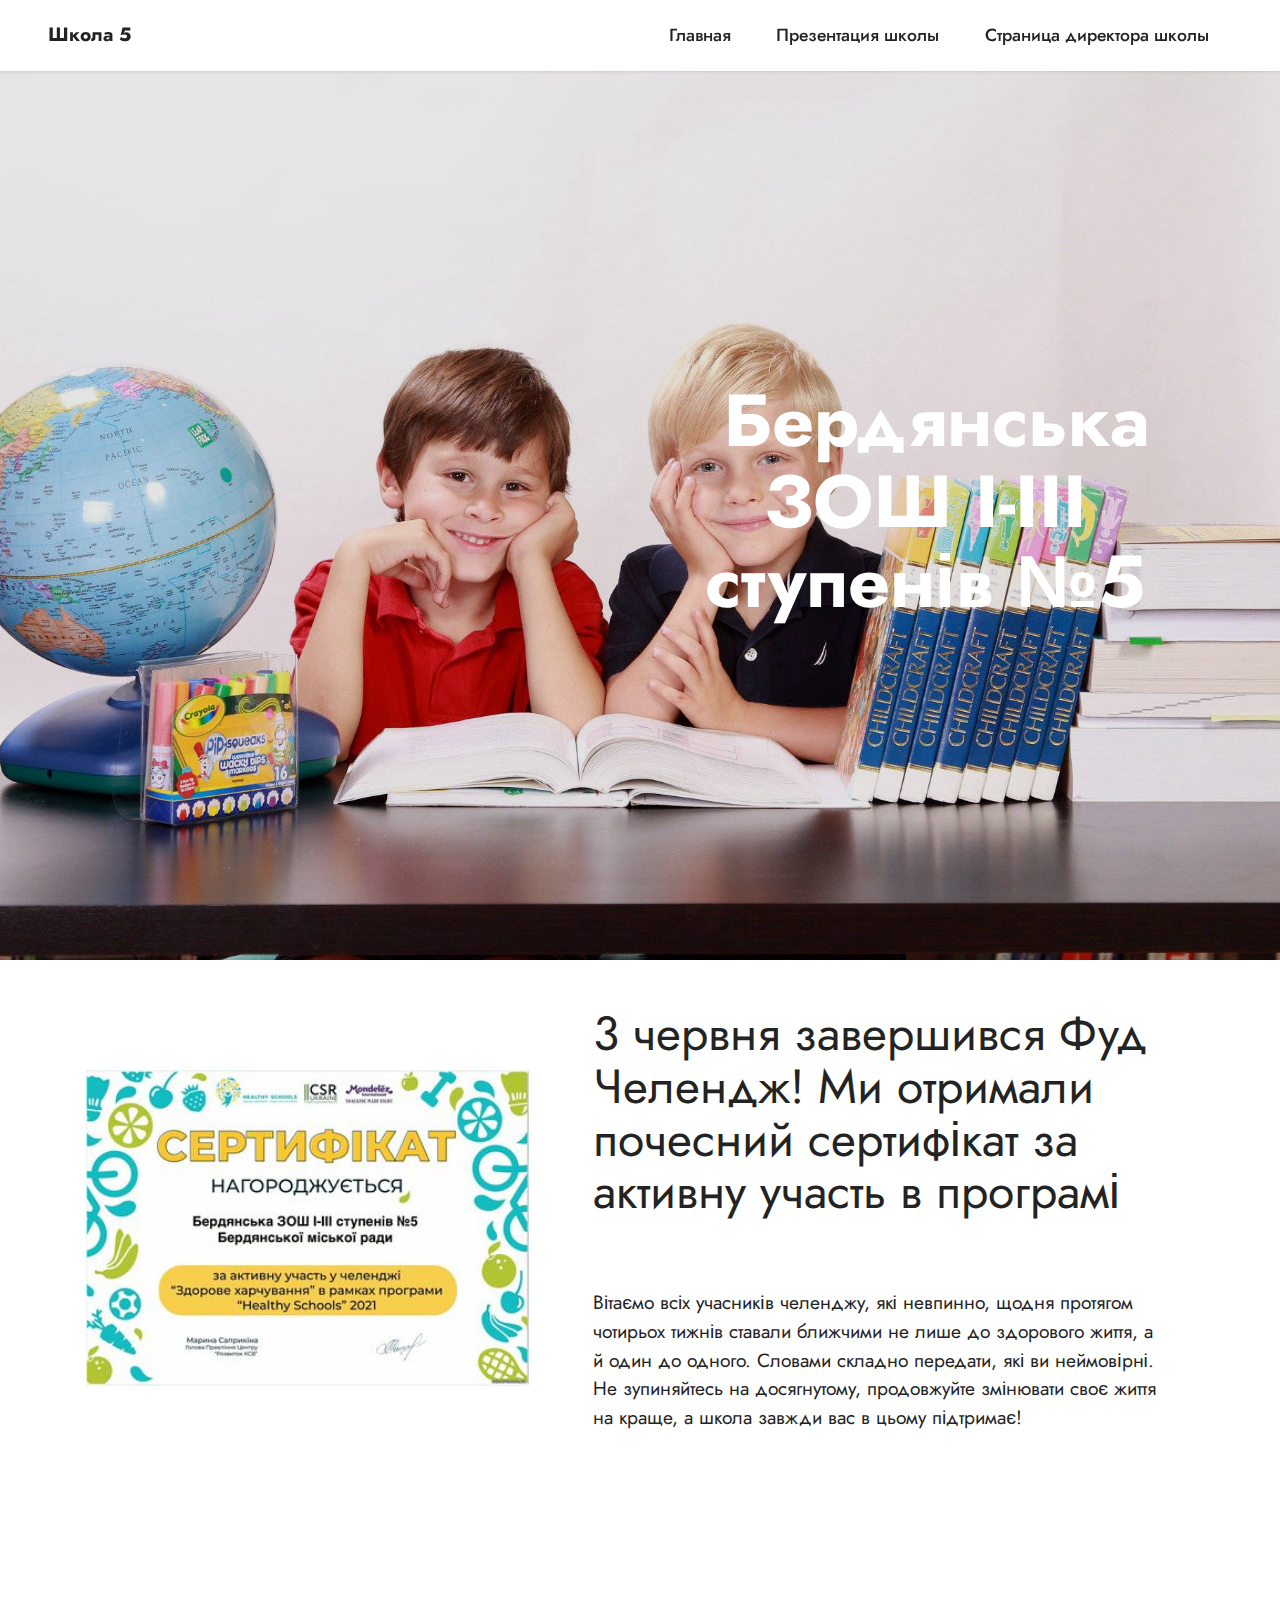
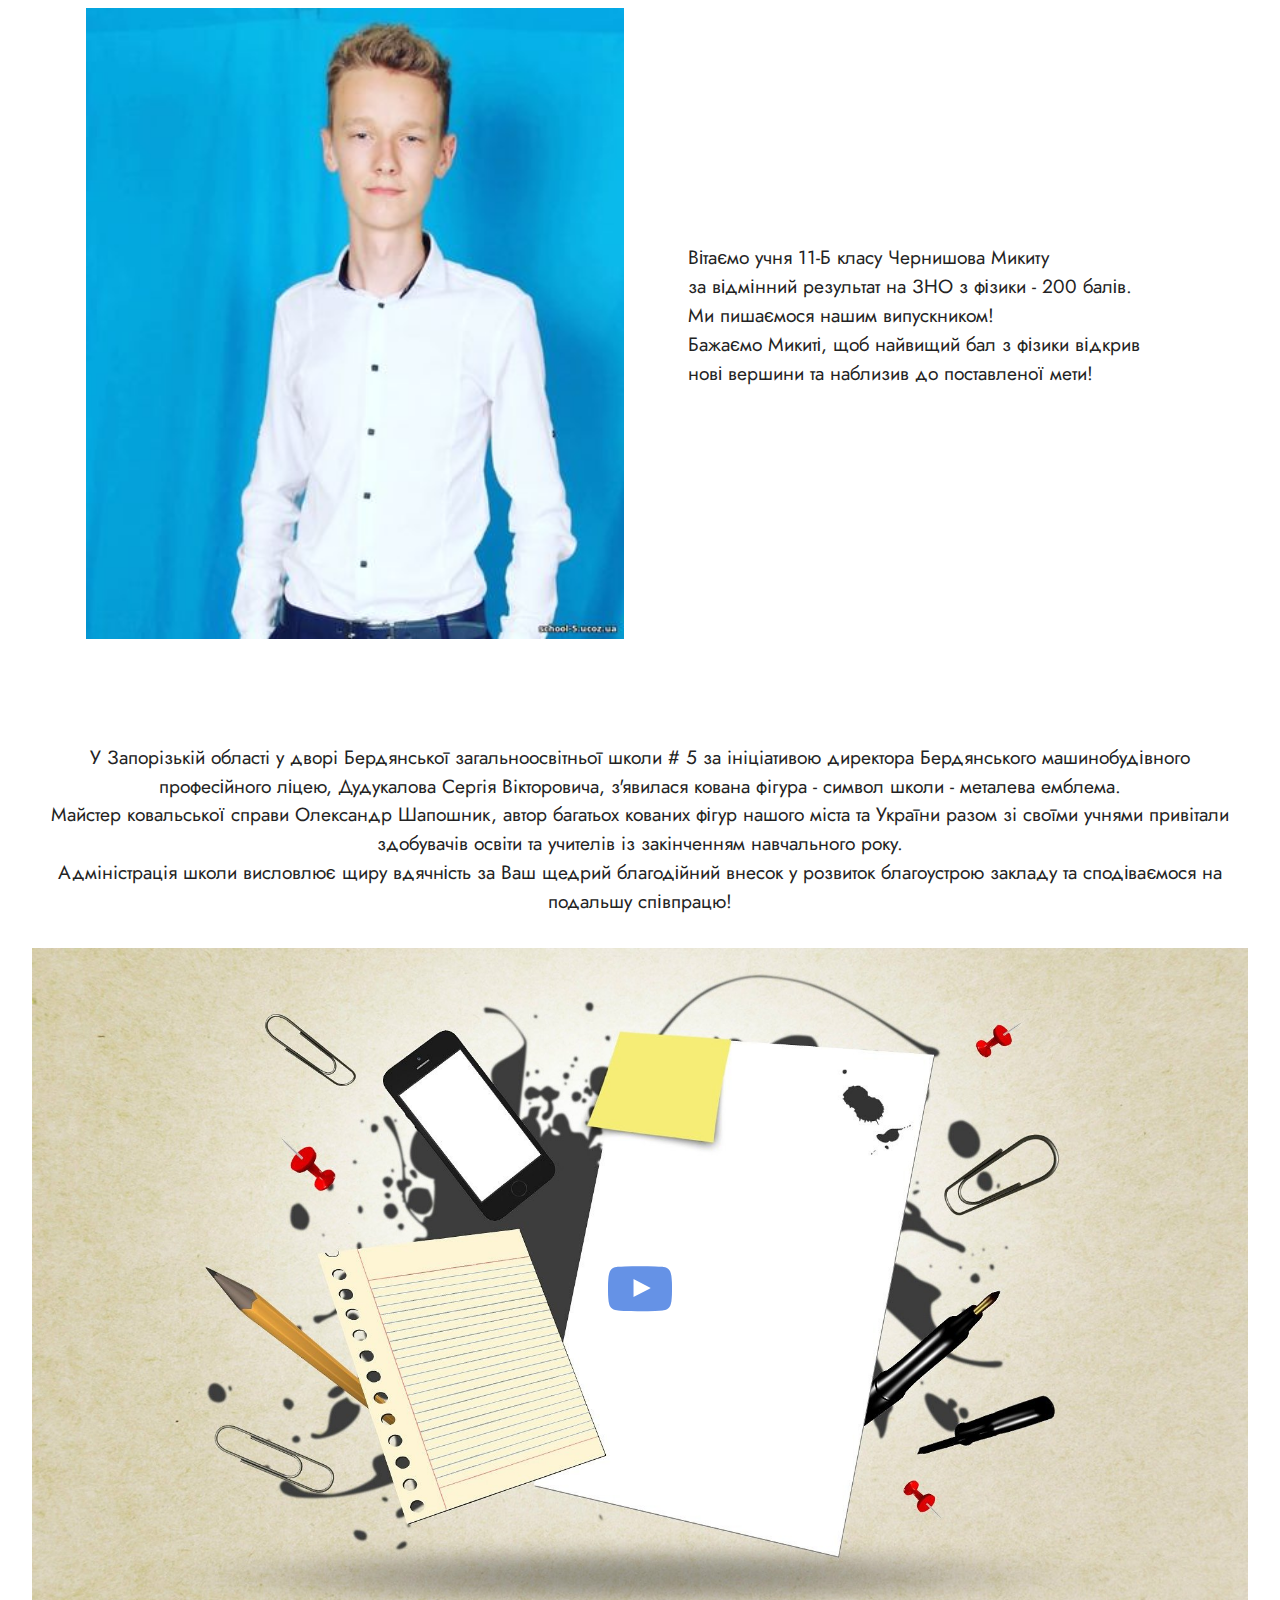
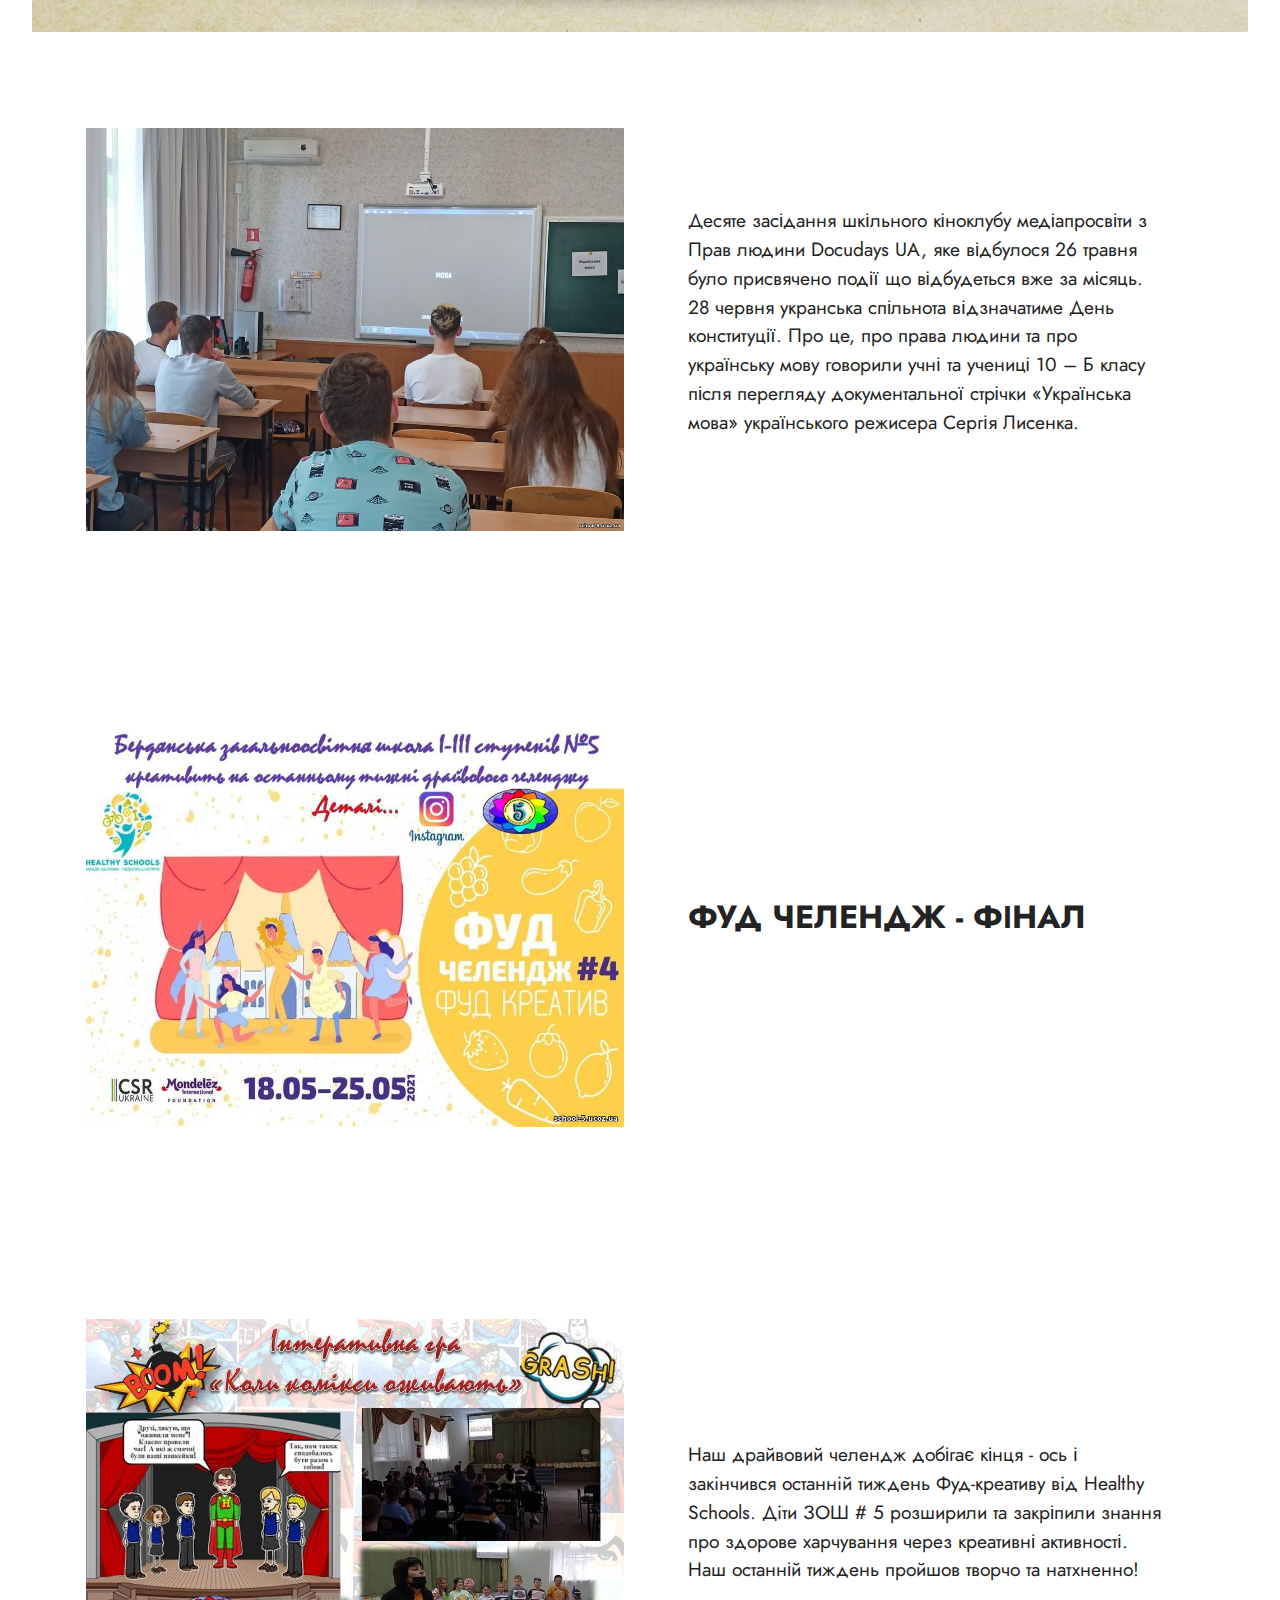
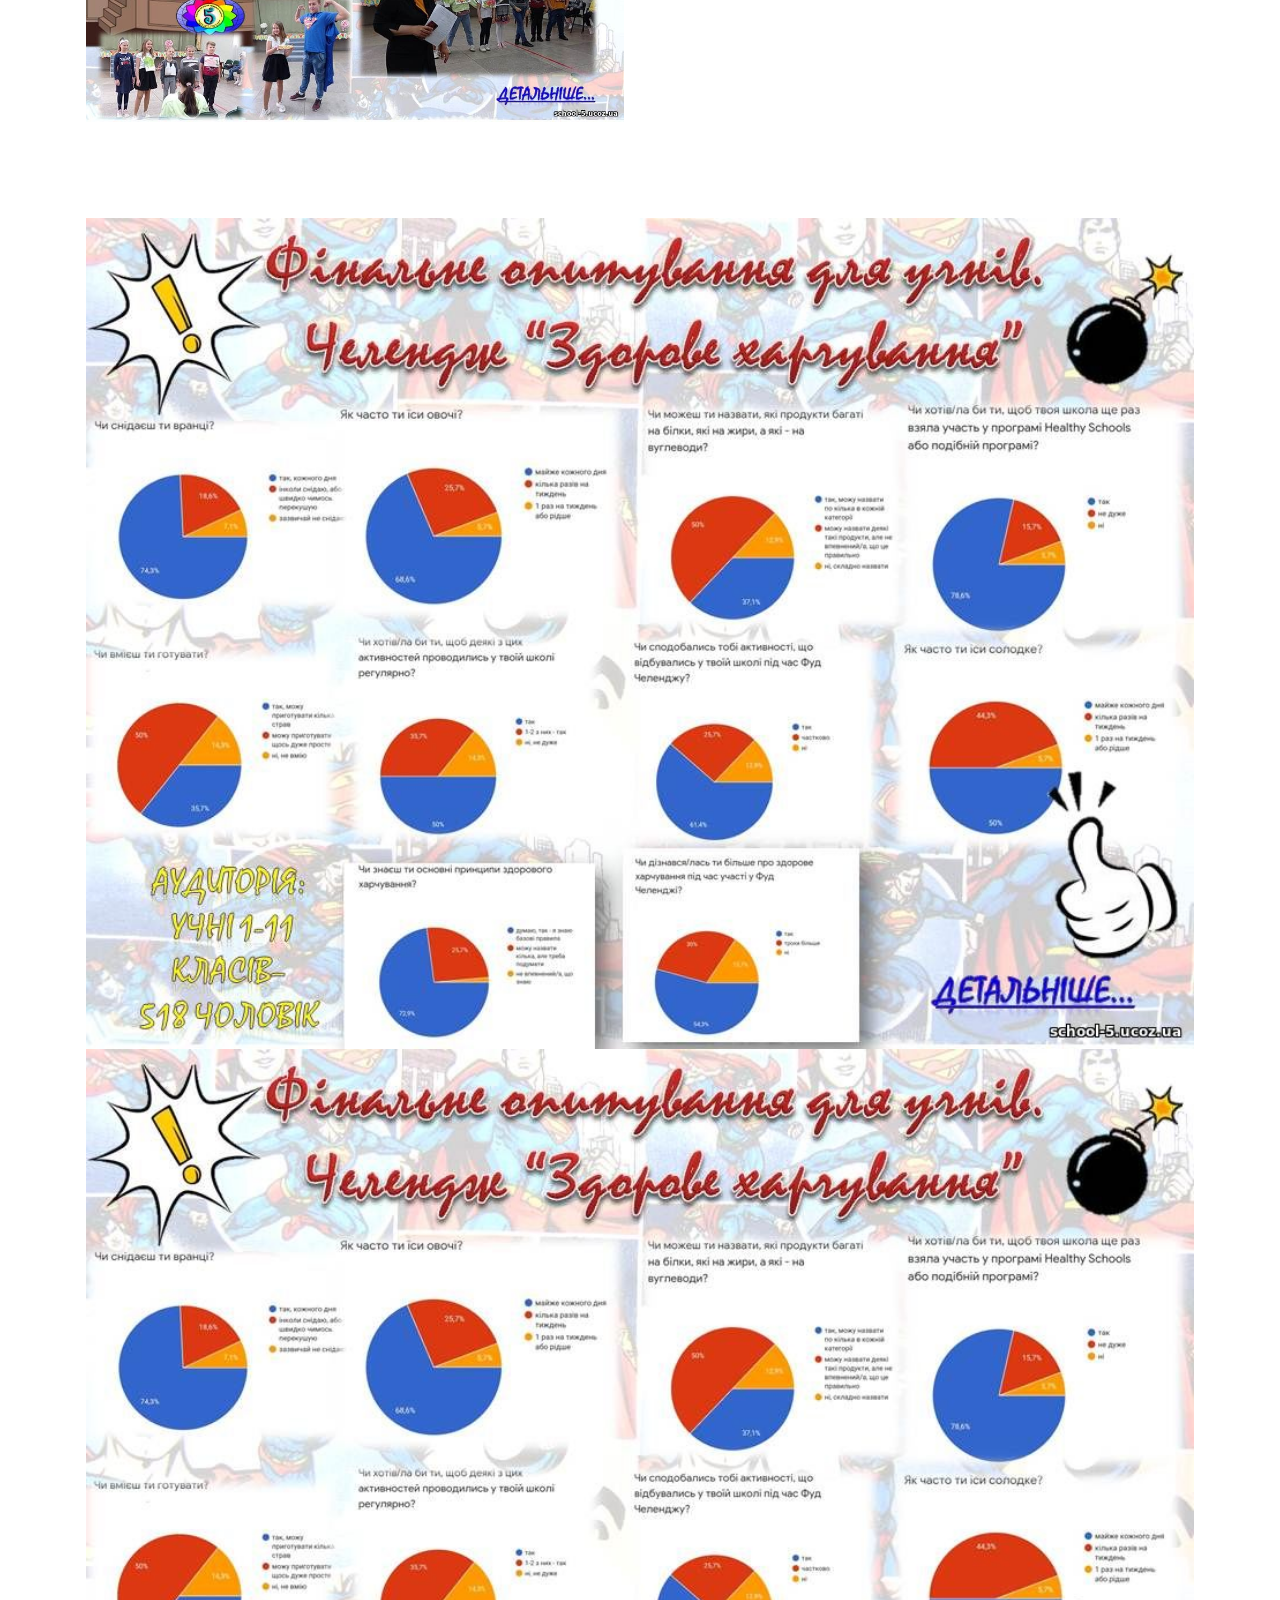
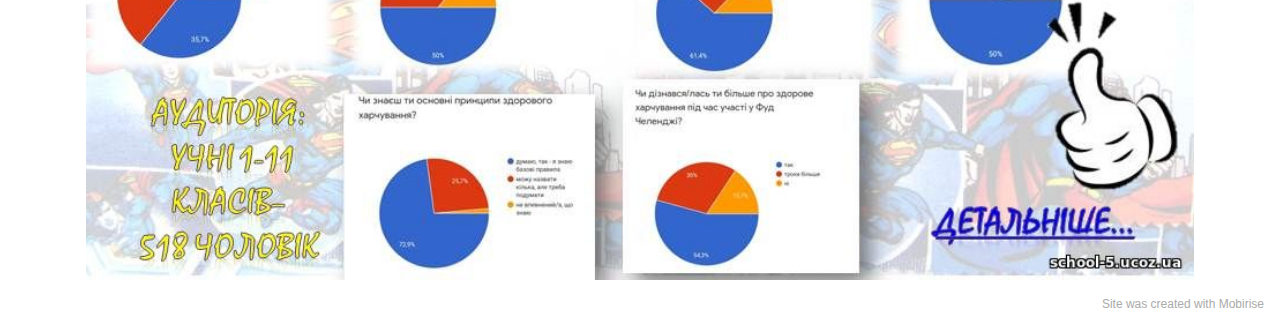
==== index.html @ 54dda5f4 "Add files via upload" ====
<!DOCTYPE html>
<html  >
<head>
  <!-- Site made with Mobirise Website Builder v5.3.10, https://mobirise.com -->
  <meta charset="UTF-8">
  <meta http-equiv="X-UA-Compatible" content="IE=edge">
  <meta name="generator" content="Mobirise v5.3.10, mobirise.com">
  <meta name="viewport" content="width=device-width, initial-scale=1, minimum-scale=1">
  <link rel="shortcut icon" href="assets/images/logo.png" type="image/x-icon">
  <meta name="description" content="">
  
  
  <title>school 5</title>
  <link rel="stylesheet" href="assets/web/assets/mobirise-icons2/mobirise2.css">
  <link rel="stylesheet" href="assets/tether/tether.min.css">
  <link rel="stylesheet" href="assets/bootstrap/css/bootstrap.min.css">
  <link rel="stylesheet" href="assets/bootstrap/css/bootstrap-grid.min.css">
  <link rel="stylesheet" href="assets/bootstrap/css/bootstrap-reboot.min.css">
  <link rel="stylesheet" href="assets/dropdown/css/style.css">
  <link rel="stylesheet" href="assets/socicon/css/styles.css">
  <link rel="stylesheet" href="assets/theme/css/style.css">
  <link rel="preload" href="https://fonts.googleapis.com/css?family=Jost:100,200,300,400,500,600,700,800,900,100i,200i,300i,400i,500i,600i,700i,800i,900i&display=swap" as="style" onload="this.onload=null;this.rel='stylesheet'">
  <noscript><link rel="stylesheet" href="https://fonts.googleapis.com/css?family=Jost:100,200,300,400,500,600,700,800,900,100i,200i,300i,400i,500i,600i,700i,800i,900i&display=swap"></noscript>
  <link rel="preload" as="style" href="assets/mobirise/css/mbr-additional.css"><link rel="stylesheet" href="assets/mobirise/css/mbr-additional.css" type="text/css">
  
  
  
  
</head>
<body>
  
  <section class="menu menu2 cid-sFhNFIQpeL" once="menu" id="menu2-0">
    
    <nav class="navbar navbar-dropdown navbar-fixed-top navbar-expand-lg">
        <div class="container-fluid">
            <div class="navbar-brand">
                
                <span class="navbar-caption-wrap"><a class="navbar-caption text-black display-7" href="https://mobiri.se">Школа 5</a></span>
            </div>
            <button class="navbar-toggler" type="button" data-toggle="collapse" data-target="#navbarSupportedContent" aria-controls="navbarNavAltMarkup" aria-expanded="false" aria-label="Toggle navigation">
                <div class="hamburger">
                    <span></span>
                    <span></span>
                    <span></span>
                    <span></span>
                </div>
            </button>
            <div class="collapse navbar-collapse" id="navbarSupportedContent">
                <ul class="navbar-nav nav-dropdown nav-right" data-app-modern-menu="true"><li class="nav-item"><a class="nav-link link text-black text-primary display-4" href="index.html">Главная</a></li>
                    <li class="nav-item"><a class="nav-link link text-black text-primary display-4" href="page1.html">
                            Презентация школы</a></li>
                    <li class="nav-item"><a class="nav-link link text-black text-primary display-4" href="page2.html">Страница директора школы</a>
                    </li></ul>
                
                
            </div>
        </div>
    </nav>
</section>

<section class="header3 cid-sFi1OgcN6F mbr-fullscreen" id="header3-h">

    

    <div class="mbr-overlay" style="opacity: 0.1; background-color: rgb(0, 0, 0);"></div>

    <div class="align-center container">
        <div class="row justify-content-end">
            <div class="col-12 col-lg-6">
                <h1 class="mbr-section-title mbr-fonts-style mb-3 display-1"><strong>&nbsp;Бердянська ЗОШ I-III ступенів №5</strong></h1>
                
                
                
            </div>
        </div>
    </div>
</section>

<section class="image1 cid-sFhQ9e8Qtz" id="image1-1">
    

    

    <div class="container">
        <div class="row align-items-center">
            <div class="col-12 col-lg-5">
                <div class="image-wrapper">
                    <img src="assets/images/s41395095.jpg" alt="Mobirise">
                    
                </div>
            </div>
            <div class="col-12 col-lg">
                <div class="text-wrapper">
                    <h3 class="mbr-section-title mbr-fonts-style mb-3 display-2">3 червня завершився Фуд Челендж! Ми отримали почесний сертифікат за активну участь в програмі
<div><strong>
</strong></div><div><strong><br></strong></div></h3>
                    <p class="mbr-text mbr-fonts-style display-7">Вітаємо всіх учасників челенджу, які невпинно, щодня протягом чотирьох тижнів ставали ближчими не лише до здорового життя, а й один до одного. Словами складно передати, які ви неймовірні.
<br>Не зупиняйтесь на досягнутому, продовжуйте змінювати своє життя на краще, а школа завжди вас в цьому підтримає!</p>
                </div>
            </div>
        </div>
    </div>
</section>

<section class="image1 cid-sFhRrYtrO3" id="image1-2">
    

    

    <div class="container">
        <div class="row align-items-center">
            <div class="col-12 col-lg-6">
                <div class="image-wrapper">
                    <img src="assets/images/s76502928.jpg" alt="Mobirise">
                    
                </div>
            </div>
            <div class="col-12 col-lg">
                <div class="text-wrapper">
                    
                    <p class="mbr-text mbr-fonts-style display-7">Вітаємо учня 11-Б класу Чернишова Микиту<br>за відмінний результат на ЗНО з фізики - 200 балів.<br>Ми пишаємося нашим випускником!<br>Бажаємо Микиті, щоб найвищий бал з фізики відкрив нові вершини та наблизив до поставленої мети!</p>
                </div>
            </div>
        </div>
    </div>
</section>

<section class="video1 cid-sFhSFpQROf" id="video1-4">
    
    
    <div class="align-center container-fluid">
        <div class="mbr-section-head">
            
            <h5 class="mbr-section-subtitle mbr-fonts-style mb-0 mt-2 display-7">У Запорiзькiй областi у дворi Бердянськоī загальноосвiтньоī школи # 5 за iнiцiативою директора Бердянського машинобудівного професійного ліцею, Дудукалова Сергiя Вiкторовича, з'явилася кована фiгура - символ школи - металева емблема.
<div>
</div><div>Майстер ковальської справи Олександр Шапошник, автор багатьох кованих фігур нашого мiста та Украīни разом зi своīми учнями привiтали здобувачiв освiти та учителiв iз закiнченням навчального року.
</div><div>Адмiнiстрацiя школи висловлює щиру вдячність за Ваш щедрий благодійний внесок у розвиток благоустрою закладу та сподіваємося на подальшу співпрацю!</div><div>
</div></h5>
        </div>
        <div class="row justify-content-center mt-4">
            <div class="col-12 col-lg-12">
                <div class="box">
                    <div class="mbr-media show-modal align-center" data-modal=".modalWindow">
                        <img src="assets/images/mbr.jpg" alt="Mobirise">
                        <div class="icon-wrap">
                            <a class="text-primary" href="#"><span class="mbr-iconfont socicon-youtube socicon"></span></a>
                        </div>
                    </div>
                </div>
            </div>
        </div>
    </div>
    <div>
        <div class="modalWindow" style="display: none;">
            <div class="modalWindow-container">
                <div class="modalWindow-video-container">
                    <div class="modalWindow-video">
                        <iframe width="100%" height="100%" frameborder="0" allowfullscreen="1" data-src="https://www.youtube.com/watch?v=jDYp0lBsQHg"></iframe>
                    </div>
                    <a class="close" role="button" data-dismiss="modal">
                        <span aria-hidden="true" class="mbr-iconfont mobi-mbri-close mobi-mbri closeModal"></span>
                        <span class="sr-only">Close</span>
                    </a>
                </div>
            </div>
        </div>
    </div>
</section>

<section class="image1 cid-sFhTMRvcx0" id="image1-5">
    

    

    <div class="container">
        <div class="row align-items-center">
            <div class="col-12 col-lg-6">
                <div class="image-wrapper">
                    <img src="assets/images/s70346234.jpg" alt="Mobirise">
                    
                </div>
            </div>
            <div class="col-12 col-lg">
                <div class="text-wrapper">
                    
                    <p class="mbr-text mbr-fonts-style display-7">
                        Десяте засідання шкільного кіноклубу медіапросвіти з Прав людини Docudays UA, яке відбулося 26 травня було присвячено події що відбудеться вже за місяць. 28 червня укранська спільнота відзначатиме День конституції. Про це, про права людини та про українську мову говорили  учні та учениці 10 – Б класу після перегляду  документальної стрічки «Українська мова» українського режисера  Сергія Лисенка.</p>
                </div>
            </div>
        </div>
    </div>
</section>

<section class="image1 cid-sFhUj9URbI" id="image1-6">
    

    

    <div class="container">
        <div class="row align-items-center">
            <div class="col-12 col-lg-6">
                <div class="image-wrapper">
                    <img src="assets/images/14189935.jpg" alt="Mobirise">
                    
                </div>
            </div>
            <div class="col-12 col-lg">
                <div class="text-wrapper">
                    <h3 class="mbr-section-title mbr-fonts-style mb-3 display-5"><strong>ФУД ЧЕЛЕНДЖ - ФІНАЛ</strong></h3>
                    
                </div>
            </div>
        </div>
    </div>
</section>

<section class="image1 cid-sFhUDKC8XL" id="image1-7">
    

    

    <div class="container">
        <div class="row align-items-center">
            <div class="col-12 col-lg-6">
                <div class="image-wrapper">
                    <img src="assets/images/42700456.jpg" alt="Mobirise">
                    
                </div>
            </div>
            <div class="col-12 col-lg">
                <div class="text-wrapper">
                    
                    <p class="mbr-text mbr-fonts-style display-7">Наш драйвовий челендж добігає кінця - ось і закiнчивcя останнiй тиждень Фуд-креативу вiд Healthy Schools. Дiти ЗОШ # 5 розширили та закріпили знання про здорове харчування через креативні активності.
<br>Наш останній тиждень пройшов творчо та натхненно!</p>
                </div>
            </div>
        </div>
    </div>
</section>

<section class="image3 cid-sFhV4v6nHT" id="image3-8">
    

    

    <div class="container">
        <div class="row justify-content-center">
            <div class="col-12 col-lg-12">
                <div class="image-wrapper">
                    <img src="assets/images/91634812.jpg" alt="Mobirise">
                    
                </div>
            </div>
        </div>
    </div>
</section>

<section class="image3 cid-sFhVuVQdXB" id="image3-9">
    

    

    <div class="container">
        <div class="row justify-content-center">
            <div class="col-12 col-lg-12">
                <div class="image-wrapper">
                    <img src="assets/images/91634812.jpg" alt="Mobirise">
                    
                </div>
            </div>
        </div>
    </div>
</section><section style="background-color: #fff; font-family: -apple-system, BlinkMacSystemFont, 'Segoe UI', 'Roboto', 'Helvetica Neue', Arial, sans-serif; color:#aaa; font-size:12px; padding: 0; align-items: center; display: flex;"><a href="https://mobirise.site/g" style="flex: 1 1; height: 3rem; padding-left: 1rem;"></a><p style="flex: 0 0 auto; margin:0; padding-right:1rem;">Site was <a href="https://mobirise.site/h" style="color:#aaa;">created with</a> Mobirise</p></section><script src="assets/web/assets/jquery/jquery.min.js"></script>  <script src="assets/popper/popper.min.js"></script>  <script src="assets/tether/tether.min.js"></script>  <script src="assets/bootstrap/js/bootstrap.min.js"></script>  <script src="assets/smoothscroll/smooth-scroll.js"></script>  <script src="assets/dropdown/js/nav-dropdown.js"></script>  <script src="assets/dropdown/js/navbar-dropdown.js"></script>  <script src="assets/touchswipe/jquery.touch-swipe.min.js"></script>  <script src="assets/playervimeo/vimeo_player.js"></script>  <script src="assets/theme/js/script.js"></script>  
  
  
</body>
</html>
---- assets/web/assets/mobirise-icons2/mobirise2.css ----
@font-face {
  font-family: 'Moririse2';
  font-display: swap;
  src:  url('mobirise2.eot?f2bix4');
  src:  url('mobirise2.eot?f2bix4#iefix') format('embedded-opentype'),
    url('mobirise2.ttf?f2bix4') format('truetype'),
    url('mobirise2.woff?f2bix4') format('woff'),
    url('mobirise2.svg?f2bix4#mobirise2') format('svg');
  font-weight: normal;
  font-style: normal;
}

[class^="mobi-"], [class*=" mobi-"] {
  /* use !important to prevent issues with browser extensions that change fonts */
  font-family: 'Moririse2' !important;
  speak: none;
  font-style: normal;
  font-weight: normal;
  font-variant: normal;
  text-transform: none;
  line-height: 1;

  /* Better Font Rendering =========== */
  -webkit-font-smoothing: antialiased;
  -moz-osx-font-smoothing: grayscale;
}

.mobi-mbri-add-submenu:before {
  content: "\e900";
}
.mobi-mbri-alert:before {
  content: "\e901";
}
.mobi-mbri-align-center:before {
  content: "\e902";
}
.mobi-mbri-align-justify:before {
  content: "\e903";
}
.mobi-mbri-align-left:before {
  content: "\e904";
}
.mobi-mbri-align-right:before {
  content: "\e905";
}
.mobi-mbri-android:before {
  content: "\e906";
}
.mobi-mbri-apple:before {
  content: "\e907";
}
.mobi-mbri-arrow-down:before {
  content: "\e908";
}
.mobi-mbri-arrow-next:before {
  content: "\e909";
}
.mobi-mbri-arrow-prev:before {
  content: "\e90a";
}
.mobi-mbri-arrow-up:before {
  content: "\e90b";
}
.mobi-mbri-bold:before {
  content: "\e90c";
}
.mobi-mbri-bookmark:before {
  content: "\e90d";
}
.mobi-mbri-bootstrap:before {
  content: "\e90e";
}
.mobi-mbri-briefcase:before {
  content: "\e90f";
}
.mobi-mbri-browse:before {
  content: "\e910";
}
.mobi-mbri-bulleted-list:before {
  content: "\e911";
}
.mobi-mbri-calendar:before {
  content: "\e912";
}
.mobi-mbri-camera:before {
  content: "\e913";
}
.mobi-mbri-cart-add:before {
  content: "\e914";
}
.mobi-mbri-cart-full:before {
  content: "\e915";
}
.mobi-mbri-cash:before {
  content: "\e916";
}
.mobi-mbri-change-style:before {
  content: "\e917";
}
.mobi-mbri-chat:before {
  content: "\e918";
}
.mobi-mbri-clock:before {
  content: "\e919";
}
.mobi-mbri-close:before {
  content: "\e91a";
}
.mobi-mbri-cloud:before {
  content: "\e91b";
}
.mobi-mbri-code:before {
  content: "\e91c";
}
.mobi-mbri-contact-form:before {
  content: "\e91d";
}
.mobi-mbri-credit-card:before {
  content: "\e91e";
}
.mobi-mbri-cursor-click:before {
  content: "\e91f";
}
.mobi-mbri-cust-feedback:before {
  content: "\e920";
}
.mobi-mbri-database:before {
  content: "\e921";
}
.mobi-mbri-delivery:before {
  content: "\e922";
}
.mobi-mbri-desktop:before {
  content: "\e923";
}
.mobi-mbri-devices:before {
  content: "\e924";
}
.mobi-mbri-down:before {
  content: "\e925";
}
.mobi-mbri-download-2:before {
  content: "\e926";
}
.mobi-mbri-download:before {
  content: "\e927";
}
.mobi-mbri-drag-n-drop-2:before {
  content: "\e928";
}
.mobi-mbri-drag-n-drop:before {
  content: "\e929";
}
.mobi-mbri-edit-2:before {
  content: "\e92a";
}
.mobi-mbri-edit:before {
  content: "\e92b";
}
.mobi-mbri-error:before {
  content: "\e92c";
}
.mobi-mbri-extension:before {
  content: "\e92d";
}
.mobi-mbri-features:before {
  content: "\e92e";
}
.mobi-mbri-file:before {
  content: "\e92f";
}
.mobi-mbri-flag:before {
  content: "\e930";
}
.mobi-mbri-folder:before {
  content: "\e931";
}
.mobi-mbri-gift:before {
  content: "\e932";
}
.mobi-mbri-github:before {
  content: "\e933";
}
.mobi-mbri-globe-2:before {
  content: "\e934";
}
.mobi-mbri-globe:before {
  content: "\e935";
}
.mobi-mbri-growing-chart:before {
  content: "\e936";
}
.mobi-mbri-hearth:before {
  content: "\e937";
}
.mobi-mbri-help:before {
  content: "\e938";
}
.mobi-mbri-home:before {
  content: "\e939";
}
.mobi-mbri-hot-cup:before {
  content: "\e93a";
}
.mobi-mbri-idea:before {
  content: "\e93b";
}
.mobi-mbri-image-gallery:before {
  content: "\e93c";
}
.mobi-mbri-image-slider:before {
  content: "\e93d";
}
.mobi-mbri-info:before {
  content: "\e93e";
}
.mobi-mbri-italic:before {
  content: "\e93f";
}
.mobi-mbri-key:before {
  content: "\e940";
}
.mobi-mbri-laptop:before {
  content: "\e941";
}
.mobi-mbri-layers:before {
  content: "\e942";
}
.mobi-mbri-left-right:before {
  content: "\e943";
}
.mobi-mbri-left:before {
  content: "\e944";
}
.mobi-mbri-letter:before {
  content: "\e945";
}
.mobi-mbri-like:before {
  content: "\e946";
}
.mobi-mbri-link:before {
  content: "\e947";
}
.mobi-mbri-lock:before {
  content: "\e948";
}
.mobi-mbri-login:before {
  content: "\e949";
}
.mobi-mbri-logout:before {
  content: "\e94a";
}
.mobi-mbri-magic-stick:before {
  content: "\e94b";
}
.mobi-mbri-map-pin:before {
  content: "\e94c";
}
.mobi-mbri-menu:before {
  content: "\e94d";
}
.mobi-mbri-mobile-2:before {
  content: "\e94e";
}
.mobi-mbri-mobile-horizontal:before {
  content: "\e94f";
}
.mobi-mbri-mobile:before {
  content: "\e950";
}
.mobi-mbri-mobirise:before {
  content: "\e951";
}
.mobi-mbri-more-horizontal:before {
  content: "\e952";
}
.mobi-mbri-more-vertical:before {
  content: "\e953";
}
.mobi-mbri-music:before {
  content: "\e954";
}
.mobi-mbri-new-file:before {
  content: "\e955";
}
.mobi-mbri-numbered-list:before {
  content: "\e956";
}
.mobi-mbri-opened-folder:before {
  content: "\e957";
}
.mobi-mbri-pages:before {
  content: "\e958";
}
.mobi-mbri-paper-plane:before {
  content: "\e959";
}
.mobi-mbri-paperclip:before {
  content: "\e95a";
}
.mobi-mbri-phone:before {
  content: "\e95b";
}
.mobi-mbri-photo:before {
  content: "\e95c";
}
.mobi-mbri-photos:before {
  content: "\e95d";
}
.mobi-mbri-pin:before {
  content: "\e95e";
}
.mobi-mbri-play:before {
  content: "\e95f";
}
.mobi-mbri-plus:before {
  content: "\e960";
}
.mobi-mbri-preview:before {
  content: "\e961";
}
.mobi-mbri-print:before {
  content: "\e962";
}
.mobi-mbri-protect:before {
  content: "\e963";
}
.mobi-mbri-question:before {
  content: "\e964";
}
.mobi-mbri-quote-left:before {
  content: "\e965";
}
.mobi-mbri-quote-right:before {
  content: "\e966";
}
.mobi-mbri-redo:before {
  content: "\e967";
}
.mobi-mbri-refresh:before {
  content: "\e968";
}
.mobi-mbri-responsive-2:before {
  content: "\e969";
}
.mobi-mbri-responsive:before {
  content: "\e96a";
}
.mobi-mbri-right:before {
  content: "\e96b";
}
.mobi-mbri-rocket:before {
  content: "\e96c";
}
.mobi-mbri-sad-face:before {
  content: "\e96d";
}
.mobi-mbri-sale:before {
  content: "\e96e";
}
.mobi-mbri-save:before {
  content: "\e96f";
}
.mobi-mbri-search:before {
  content: "\e970";
}
.mobi-mbri-setting-2:before {
  content: "\e971";
}
.mobi-mbri-setting-3:before {
  content: "\e972";
}
.mobi-mbri-setting:before {
  content: "\e973";
}
.mobi-mbri-share:before {
  content: "\e974";
}
.mobi-mbri-shopping-bag:before {
  content: "\e975";
}
.mobi-mbri-shopping-basket:before {
  content: "\e976";
}
.mobi-mbri-shopping-cart:before {
  content: "\e977";
}
.mobi-mbri-sites:before {
  content: "\e978";
}
.mobi-mbri-smile-face:before {
  content: "\e979";
}
.mobi-mbri-speed:before {
  content: "\e97a";
}
.mobi-mbri-star:before {
  content: "\e97b";
}
.mobi-mbri-success:before {
  content: "\e97c";
}
.mobi-mbri-sun:before {
  content: "\e97d";
}
.mobi-mbri-sun2:before {
  content: "\e97e";
}
.mobi-mbri-tablet-vertical:before {
  content: "\e97f";
}
.mobi-mbri-tablet:before {
  content: "\e980";
}
.mobi-mbri-target:before {
  content: "\e981";
}
.mobi-mbri-timer:before {
  content: "\e982";
}
.mobi-mbri-to-ftp:before {
  content: "\e983";
}
.mobi-mbri-to-local-drive:before {
  content: "\e984";
}
.mobi-mbri-touch-swipe:before {
  content: "\e985";
}
.mobi-mbri-touch:before {
  content: "\e986";
}
.mobi-mbri-trash:before {
  content: "\e987";
}
.mobi-mbri-underline:before {
  content: "\e988";
}
.mobi-mbri-undo:before {
  content: "\e989";
}
.mobi-mbri-unlink:before {
  content: "\e98a";
}
.mobi-mbri-unlock:before {
  content: "\e98b";
}
.mobi-mbri-up-down:before {
  content: "\e98c";
}
.mobi-mbri-up:before {
  content: "\e98d";
}
.mobi-mbri-update:before {
  content: "\e98e";
}
.mobi-mbri-upload-2:before {
  content: "\e98f";
}
.mobi-mbri-upload:before {
  content: "\e990";
}
.mobi-mbri-user-2:before {
  content: "\e991";
}
.mobi-mbri-user:before {
  content: "\e992";
}
.mobi-mbri-users:before {
  content: "\e993";
}
.mobi-mbri-video-play:before {
  content: "\e994";
}
.mobi-mbri-video:before {
  content: "\e995";
}
.mobi-mbri-watch:before {
  content: "\e996";
}
.mobi-mbri-website-theme-2:before {
  content: "\e997";
}
.mobi-mbri-website-theme:before {
  content: "\e998";
}
.mobi-mbri-wifi:before {
  content: "\e999";
}
.mobi-mbri-windows:before {
  content: "\e99a";
}
.mobi-mbri-zoom-in:before {
  content: "\e99b";
}
.mobi-mbri-zoom-out:before {
  content: "\e99c";
}
---- assets/dropdown/css/style.css ----
.navbar-dropdown {
  left: 0;
  padding: 0;
  position: absolute;
  right: 0;
  top: 0;
  transition: all 0.45s ease;
  z-index: 1030;
  background: #282828; }
  .navbar-dropdown .navbar-logo {
    margin-right: 0.8rem;
    transition: margin 0.3s ease-in-out;
    vertical-align: middle; }
    .navbar-dropdown .navbar-logo img {
      height: 3.125rem;
      transition: all 0.3s ease-in-out; }
    .navbar-dropdown .navbar-logo.mbr-iconfont {
      font-size: 3.125rem;
      line-height: 3.125rem; }
  .navbar-dropdown .navbar-caption {
    font-weight: 700;
    white-space: normal;
    vertical-align: -4px;
    line-height: 3.125rem !important; }
    .navbar-dropdown .navbar-caption, .navbar-dropdown .navbar-caption:hover {
      color: inherit;
      text-decoration: none; }
  .navbar-dropdown .mbr-iconfont + .navbar-caption {
    vertical-align: -1px; }
  .navbar-dropdown.navbar-fixed-top {
    position: fixed; }
  .navbar-dropdown .navbar-brand span {
    vertical-align: -4px; }
  .navbar-dropdown.bg-color.transparent {
    background: none; }
  .navbar-dropdown.navbar-short .navbar-brand {
    padding: 0.625rem 0; }
    .navbar-dropdown.navbar-short .navbar-brand span {
      vertical-align: -1px; }
  .navbar-dropdown.navbar-short .navbar-caption {
    line-height: 2.375rem !important;
    vertical-align: -2px; }
  .navbar-dropdown.navbar-short .navbar-logo {
    margin-right: 0.5rem; }
    .navbar-dropdown.navbar-short .navbar-logo img {
      height: 2.375rem; }
    .navbar-dropdown.navbar-short .navbar-logo.mbr-iconfont {
      font-size: 2.375rem;
      line-height: 2.375rem; }
  .navbar-dropdown.navbar-short .mbr-table-cell {
    height: 3.625rem; }
  .navbar-dropdown .navbar-close {
    left: 0.6875rem;
    position: fixed;
    top: 0.75rem;
    z-index: 1000; }
  .navbar-dropdown .hamburger-icon {
    content: "";
    display: inline-block;
    vertical-align: middle;
    width: 16px;
    -webkit-box-shadow: 0 -6px 0 1px #282828,0 0 0 1px #282828,0 6px 0 1px #282828;
    -moz-box-shadow: 0 -6px 0 1px #282828,0 0 0 1px #282828,0 6px 0 1px #282828;
    box-shadow: 0 -6px 0 1px #282828,0 0 0 1px #282828,0 6px 0 1px #282828; }

.dropdown-menu .dropdown-toggle[data-toggle="dropdown-submenu"]::after {
  border-bottom: 0.35em solid transparent;
  border-left: 0.35em solid;
  border-right: 0;
  border-top: 0.35em solid transparent;
  margin-left: 0.3rem; }

.dropdown-menu .dropdown-item:focus {
  outline: 0; }

.nav-dropdown {
  font-size: 0.75rem;
  font-weight: 500;
  height: auto !important; }
  .nav-dropdown .nav-btn {
    padding-left: 1rem; }
  .nav-dropdown .link {
    margin: .667em 1.667em;
    font-weight: 500;
    padding: 0;
    transition: color .2s ease-in-out; }
    .nav-dropdown .link.dropdown-toggle {
      margin-right: 2.583em; }
      .nav-dropdown .link.dropdown-toggle::after {
        margin-left: .25rem;
        border-top: 0.35em solid;
        border-right: 0.35em solid transparent;
        border-left: 0.35em solid transparent;
        border-bottom: 0; }
      .nav-dropdown .link.dropdown-toggle[aria-expanded="true"] {
        margin: 0;
        padding: 0.667em 3.263em  0.667em 1.667em; }
  .nav-dropdown .link::after,
  .nav-dropdown .dropdown-item::after {
    color: inherit; }
  .nav-dropdown .btn {
    font-size: 0.75rem;
    font-weight: 700;
    letter-spacing: 0;
    margin-bottom: 0;
    padding-left: 1.25rem;
    padding-right: 1.25rem; }
  .nav-dropdown .dropdown-menu {
    border-radius: 0;
    border: 0;
    left: 0;
    margin: 0;
    padding-bottom: 1.25rem;
    padding-top: 1.25rem;
    position: relative; }
  .nav-dropdown .dropdown-submenu {
    margin-left: 0.125rem;
    top: 0; }
  .nav-dropdown .dropdown-item {
    font-weight: 500;
    line-height: 2;
    padding: 0.3846em 4.615em 0.3846em 1.5385em;
    position: relative;
    transition: color .2s ease-in-out, background-color .2s ease-in-out; }
    .nav-dropdown .dropdown-item::after {
      margin-top: -0.3077em;
      position: absolute;
      right: 1.1538em;
      top: 50%; }
    .nav-dropdown .dropdown-item:focus, .nav-dropdown .dropdown-item:hover {
      background: none; }

@media (max-width: 767px) {
  .nav-dropdown.navbar-toggleable-sm {
    bottom: 0;
    display: none;
    left: 0;
    overflow-x: hidden;
    position: fixed;
    top: 0;
    transform: translateX(-100%);
    -ms-transform: translateX(-100%);
    -webkit-transform: translateX(-100%);
    width: 18.75rem;
    z-index: 999; } }
.nav-dropdown.navbar-toggleable-xl {
  bottom: 0;
  display: none;
  left: 0;
  overflow-x: hidden;
  position: fixed;
  top: 0;
  transform: translateX(-100%);
  -ms-transform: translateX(-100%);
  -webkit-transform: translateX(-100%);
  width: 18.75rem;
  z-index: 999; }

.nav-dropdown-sm {
  display: block !important;
  overflow-x: hidden;
  overflow: auto;
  padding-top: 3.875rem; }
  .nav-dropdown-sm::after {
    content: "";
    display: block;
    height: 3rem;
    width: 100%; }
  .nav-dropdown-sm.collapse.in ~ .navbar-close {
    display: block !important; }
  .nav-dropdown-sm.collapsing, .nav-dropdown-sm.collapse.in {
    transform: translateX(0);
    -ms-transform: translateX(0);
    -webkit-transform: translateX(0);
    transition: all 0.25s ease-out;
    -webkit-transition: all 0.25s ease-out;
    background: #282828; }
  .nav-dropdown-sm.collapsing[aria-expanded="false"] {
    transform: translateX(-100%);
    -ms-transform: translateX(-100%);
    -webkit-transform: translateX(-100%); }
  .nav-dropdown-sm .nav-item {
    display: block;
    margin-left: 0 !important;
    padding-left: 0; }
  .nav-dropdown-sm .link,
  .nav-dropdown-sm .dropdown-item {
    border-top: 1px dotted rgba(255, 255, 255, 0.1);
    font-size: 0.8125rem;
    line-height: 1.6;
    margin: 0 !important;
    padding: 0.875rem 2.4rem 0.875rem 1.5625rem !important;
    position: relative;
    white-space: normal; }
    .nav-dropdown-sm .link:focus, .nav-dropdown-sm .link:hover,
    .nav-dropdown-sm .dropdown-item:focus,
    .nav-dropdown-sm .dropdown-item:hover {
      background: rgba(0, 0, 0, 0.2) !important;
      color: #c0a375; }
  .nav-dropdown-sm .nav-btn {
    position: relative;
    padding: 1.5625rem 1.5625rem 0 1.5625rem; }
    .nav-dropdown-sm .nav-btn::before {
      border-top: 1px dotted rgba(255, 255, 255, 0.1);
      content: "";
      left: 0;
      position: absolute;
      top: 0;
      width: 100%; }
    .nav-dropdown-sm .nav-btn + .nav-btn {
      padding-top: 0.625rem; }
      .nav-dropdown-sm .nav-btn + .nav-btn::before {
        display: none; }
  .nav-dropdown-sm .btn {
    padding: 0.625rem 0; }
  .nav-dropdown-sm .dropdown-toggle[data-toggle="dropdown-submenu"]::after {
    margin-left: .25rem;
    border-top: 0.35em solid;
    border-right: 0.35em solid transparent;
    border-left: 0.35em solid transparent;
    border-bottom: 0; }
  .nav-dropdown-sm .dropdown-toggle[data-toggle="dropdown-submenu"][aria-expanded="true"]::after {
    border-top: 0;
    border-right: 0.35em solid transparent;
    border-left: 0.35em solid transparent;
    border-bottom: 0.35em solid; }
  .nav-dropdown-sm .dropdown-menu {
    margin: 0;
    padding: 0;
    position: relative;
    top: 0;
    left: 0;
    width: 100%;
    border: 0;
    float: none;
    border-radius: 0;
    background: none; }
  .nav-dropdown-sm .dropdown-submenu {
    left: 100%;
    margin-left: 0.125rem;
    margin-top: -1.25rem;
    top: 0; }

.navbar-toggleable-sm .nav-dropdown .dropdown-menu {
  position: absolute; }

.navbar-toggleable-sm .nav-dropdown .dropdown-submenu {
  left: 100%;
  margin-left: 0.125rem;
  margin-top: -1.25rem;
  top: 0; }

.navbar-toggleable-sm.opened .nav-dropdown .dropdown-menu {
  position: relative; }

.navbar-toggleable-sm.opened .nav-dropdown .dropdown-submenu {
  left: 0;
  margin-left: 00rem;
  margin-top: 0rem;
  top: 0; }

.is-builder .nav-dropdown.collapsing {
  transition: none !important; }

/*# sourceMappingURL=style.css.map */
---- assets/socicon/css/styles.css ----
@charset "UTF-8";

@font-face {
  font-family: 'Socicon';
  src:  url('../fonts/socicon.eot');
  src:  url('../fonts/socicon.eot?#iefix') format('embedded-opentype'),
    url('../fonts/socicon.woff2') format('woff2'),
    url('../fonts/socicon.ttf') format('truetype'),
    url('../fonts/socicon.woff') format('woff'),
    url('../fonts/socicon.svg#socicon') format('svg');
  font-weight: normal;
  font-style: normal;
  font-display: swap;
}

[data-icon]:before {
  font-family: "socicon" !important;
  content: attr(data-icon);
  font-style: normal !important;
  font-weight: normal !important;
  font-variant: normal !important;
  text-transform: none !important;
  speak: none;
  line-height: 1;
  -webkit-font-smoothing: antialiased;
  -moz-osx-font-smoothing: grayscale;
}

[class^="socicon-"], [class*=" socicon-"] {
  /* use !important to prevent issues with browser extensions that change fonts */
  font-family: 'Socicon' !important;
  speak: none;
  font-style: normal;
  font-weight: normal;
  font-variant: normal;
  text-transform: none;
  line-height: 1;

  /* Better Font Rendering =========== */
  -webkit-font-smoothing: antialiased;
  -moz-osx-font-smoothing: grayscale;
}

.socicon-eitaa:before {
  content: "\e97c";
}
.socicon-soroush:before {
  content: "\e97d";
}
.socicon-bale:before {
  content: "\e97e";
}
.socicon-zazzle:before {
  content: "\e97b";
}
.socicon-society6:before {
  content: "\e97a";
}
.socicon-redbubble:before {
  content: "\e979";
}
.socicon-avvo:before {
  content: "\e978";
}
.socicon-stitcher:before {
  content: "\e977";
}
.socicon-googlehangouts:before {
  content: "\e974";
}
.socicon-dlive:before {
  content: "\e975";
}
.socicon-vsco:before {
  content: "\e976";
}
.socicon-flipboard:before {
  content: "\e973";
}
.socicon-ubuntu:before {
  content: "\e958";
}
.socicon-artstation:before {
  content: "\e959";
}
.socicon-invision:before {
  content: "\e95a";
}
.socicon-torial:before {
  content: "\e95b";
}
.socicon-collectorz:before {
  content: "\e95c";
}
.socicon-seenthis:before {
  content: "\e95d";
}
.socicon-googleplaymusic:before {
  content: "\e95e";
}
.socicon-debian:before {
  content: "\e95f";
}
.socicon-filmfreeway:before {
  content: "\e960";
}
.socicon-gnome:before {
  content: "\e961";
}
.socicon-itchio:before {
  content: "\e962";
}
.socicon-jamendo:before {
  content: "\e963";
}
.socicon-mix:before {
  content: "\e964";
}
.socicon-sharepoint:before {
  content: "\e965";
}
.socicon-tinder:before {
  content: "\e966";
}
.socicon-windguru:before {
  content: "\e967";
}
.socicon-cdbaby:before {
  content: "\e968";
}
.socicon-elementaryos:before {
  content: "\e969";
}
.socicon-stage32:before {
  content: "\e96a";
}
.socicon-tiktok:before {
  content: "\e96b";
}
.socicon-gitter:before {
  content: "\e96c";
}
.socicon-letterboxd:before {
  content: "\e96d";
}
.socicon-threema:before {
  content: "\e96e";
}
.socicon-splice:before {
  content: "\e96f";
}
.socicon-metapop:before {
  content: "\e970";
}
.socicon-naver:before {
  content: "\e971";
}
.socicon-remote:before {
  content: "\e972";
}
.socicon-internet:before {
  content: "\e957";
}
.socicon-moddb:before {
  content: "\e94b";
}
.socicon-indiedb:before {
  content: "\e94c";
}
.socicon-traxsource:before {
  content: "\e94d";
}
.socicon-gamefor:before {
  content: "\e94e";
}
.socicon-pixiv:before {
  content: "\e94f";
}
.socicon-myanimelist:before {
  content: "\e950";
}
.socicon-blackberry:before {
  content: "\e951";
}
.socicon-wickr:before {
  content: "\e952";
}
.socicon-spip:before {
  content: "\e953";
}
.socicon-napster:before {
  content: "\e954";
}
.socicon-beatport:before {
  content: "\e955";
}
.socicon-hackerone:before {
  content: "\e956";
}
.socicon-hackernews:before {
  content: "\e946";
}
.socicon-smashwords:before {
  content: "\e947";
}
.socicon-kobo:before {
  content: "\e948";
}
.socicon-bookbub:before {
  content: "\e949";
}
.socicon-mailru:before {
  content: "\e94a";
}
.socicon-gitlab:before {
  content: "\e945";
}
.socicon-instructables:before {
  content: "\e944";
}
.socicon-portfolio:before {
  content: "\e943";
}
.socicon-codered:before {
  content: "\e940";
}
.socicon-origin:before {
  content: "\e941";
}
.socicon-nextdoor:before {
  content: "\e942";
}
.socicon-udemy:before {
  content: "\e93f";
}
.socicon-livemaster:before {
  content: "\e93e";
}
.socicon-crunchbase:before {
  content: "\e93b";
}
.socicon-homefy:before {
  content: "\e93c";
}
.socicon-calendly:before {
  content: "\e93d";
}
.socicon-realtor:before {
  content: "\e90f";
}
.socicon-tidal:before {
  content: "\e910";
}
.socicon-qobuz:before {
  content: "\e911";
}
.socicon-natgeo:before {
  content: "\e912";
}
.socicon-mastodon:before {
  content: "\e913";
}
.socicon-unsplash:before {
  content: "\e914";
}
.socicon-homeadvisor:before {
  content: "\e915";
}
.socicon-angieslist:before {
  content: "\e916";
}
.socicon-codepen:before {
  content: "\e917";
}
.socicon-slack:before {
  content: "\e918";
}
.socicon-openaigym:before {
  content: "\e919";
}
.socicon-logmein:before {
  content: "\e91a";
}
.socicon-fiverr:before {
  content: "\e91b";
}
.socicon-gotomeeting:before {
  content: "\e91c";
}
.socicon-aliexpress:before {
  content: "\e91d";
}
.socicon-guru:before {
  content: "\e91e";
}
.socicon-appstore:before {
  content: "\e91f";
}
.socicon-homes:before {
  content: "\e920";
}
.socicon-zoom:before {
  content: "\e921";
}
.socicon-alibaba:before {
  content: "\e922";
}
.socicon-craigslist:before {
  content: "\e923";
}
.socicon-wix:before {
  content: "\e924";
}
.socicon-redfin:before {
  content: "\e925";
}
.socicon-googlecalendar:before {
  content: "\e926";
}
.socicon-shopify:before {
  content: "\e927";
}
.socicon-freelancer:before {
  content: "\e928";
}
.socicon-seedrs:before {
  content: "\e929";
}
.socicon-bing:before {
  content: "\e92a";
}
.socicon-doodle:before {
  content: "\e92b";
}
.socicon-bonanza:before {
  content: "\e92c";
}
.socicon-squarespace:before {
  content: "\e92d";
}
.socicon-toptal:before {
  content: "\e92e";
}
.socicon-gust:before {
  content: "\e92f";
}
.socicon-ask:before {
  content: "\e930";
}
.socicon-trulia:before {
  content: "\e931";
}
.socicon-loomly:before {
  content: "\e932";
}
.socicon-ghost:before {
  content: "\e933";
}
.socicon-upwork:before {
  content: "\e934";
}
.socicon-fundable:before {
  content: "\e935";
}
.socicon-booking:before {
  content: "\e936";
}
.socicon-googlemaps:before {
  content: "\e937";
}
.socicon-zillow:before {
  content: "\e938";
}
.socicon-niconico:before {
  content: "\e939";
}
.socicon-toneden:before {
  content: "\e93a";
}
.socicon-augment:before {
  content: "\e908";
}
.socicon-bitbucket:before {
  content: "\e909";
}
.socicon-fyuse:before {
  content: "\e90a";
}
.socicon-yt-gaming:before {
  content: "\e90b";
}
.socicon-sketchfab:before {
  content: "\e90c";
}
.socicon-mobcrush:before {
  content: "\e90d";
}
.socicon-microsoft:before {
  content: "\e90e";
}
.socicon-pandora:before {
  content: "\e907";
}
.socicon-messenger:before {
  content: "\e906";
}
.socicon-gamewisp:before {
  content: "\e905";
}
.socicon-bloglovin:before {
  content: "\e904";
}
.socicon-tunein:before {
  content: "\e903";
}
.socicon-gamejolt:before {
  content: "\e901";
}
.socicon-trello:before {
  content: "\e902";
}
.socicon-spreadshirt:before {
  content: "\e900";
}
.socicon-500px:before {
  content: "\e000";
}
.socicon-8tracks:before {
  content: "\e001";
}
.socicon-airbnb:before {
  content: "\e002";
}
.socicon-alliance:before {
  content: "\e003";
}
.socicon-amazon:before {
  content: "\e004";
}
.socicon-amplement:before {
  content: "\e005";
}
.socicon-android:before {
  content: "\e006";
}
.socicon-angellist:before {
  content: "\e007";
}
.socicon-apple:before {
  content: "\e008";
}
.socicon-appnet:before {
  content: "\e009";
}
.socicon-baidu:before {
  content: "\e00a";
}
.socicon-bandcamp:before {
  content: "\e00b";
}
.socicon-battlenet:before {
  content: "\e00c";
}
.socicon-mixer:before {
  content: "\e00d";
}
.socicon-bebee:before {
  content: "\e00e";
}
.socicon-bebo:before {
  content: "\e00f";
}
.socicon-behance:before {
  content: "\e010";
}
.socicon-blizzard:before {
  content: "\e011";
}
.socicon-blogger:before {
  content: "\e012";
}
.socicon-buffer:before {
  content: "\e013";
}
.socicon-chrome:before {
  content: "\e014";
}
.socicon-coderwall:before {
  content: "\e015";
}
.socicon-curse:before {
  content: "\e016";
}
.socicon-dailymotion:before {
  content: "\e017";
}
.socicon-deezer:before {
  content: "\e018";
}
.socicon-delicious:before {
  content: "\e019";
}
.socicon-deviantart:before {
  content: "\e01a";
}
.socicon-diablo:before {
  content: "\e01b";
}
.socicon-digg:before {
  content: "\e01c";
}
.socicon-discord:before {
  content: "\e01d";
}
.socicon-disqus:before {
  content: "\e01e";
}
.socicon-douban:before {
  content: "\e01f";
}
.socicon-draugiem:before {
  content: "\e020";
}
.socicon-dribbble:before {
  content: "\e021";
}
.socicon-drupal:before {
  content: "\e022";
}
.socicon-ebay:before {
  content: "\e023";
}
.socicon-ello:before {
  content: "\e024";
}
.socicon-endomodo:before {
  content: "\e025";
}
.socicon-envato:before {
  content: "\e026";
}
.socicon-etsy:before {
  content: "\e027";
}
.socicon-facebook:before {
  content: "\e028";
}
.socicon-feedburner:before {
  content: "\e029";
}
.socicon-filmweb:before {
  content: "\e02a";
}
.socicon-firefox:before {
  content: "\e02b";
}
.socicon-flattr:before {
  content: "\e02c";
}
.socicon-flickr:before {
  content: "\e02d";
}
.socicon-formulr:before {
  content: "\e02e";
}
.socicon-forrst:before {
  content: "\e02f";
}
.socicon-foursquare:before {
  content: "\e030";
}
.socicon-friendfeed:before {
  content: "\e031";
}
.socicon-github:before {
  content: "\e032";
}
.socicon-goodreads:before {
  content: "\e033";
}
.socicon-google:before {
  content: "\e034";
}
.socicon-googlescholar:before {
  content: "\e035";
}
.socicon-googlegroups:before {
  content: "\e036";
}
.socicon-googlephotos:before {
  content: "\e037";
}
.socicon-googleplus:before {
  content: "\e038";
}
.socicon-grooveshark:before {
  content: "\e039";
}
.socicon-hackerrank:before {
  content: "\e03a";
}
.socicon-hearthstone:before {
  content: "\e03b";
}
.socicon-hellocoton:before {
  content: "\e03c";
}
.socicon-heroes:before {
  content: "\e03d";
}
.socicon-smashcast:before {
  content: "\e03e";
}
.socicon-horde:before {
  content: "\e03f";
}
.socicon-houzz:before {
  content: "\e040";
}
.socicon-icq:before {
  content: "\e041";
}
.socicon-identica:before {
  content: "\e042";
}
.socicon-imdb:before {
  content: "\e043";
}
.socicon-instagram:before {
  content: "\e044";
}
.socicon-issuu:before {
  content: "\e045";
}
.socicon-istock:before {
  content: "\e046";
}
.socicon-itunes:before {
  content: "\e047";
}
.socicon-keybase:before {
  content: "\e048";
}
.socicon-lanyrd:before {
  content: "\e049";
}
.socicon-lastfm:before {
  content: "\e04a";
}
.socicon-line:before {
  content: "\e04b";
}
.socicon-linkedin:before {
  content: "\e04c";
}
.socicon-livejournal:before {
  content: "\e04d";
}
.socicon-lyft:before {
  content: "\e04e";
}
.socicon-macos:before {
  content: "\e04f";
}
.socicon-mail:before {
  content: "\e050";
}
.socicon-medium:before {
  content: "\e051";
}
.socicon-meetup:before {
  content: "\e052";
}
.socicon-mixcloud:before {
  content: "\e053";
}
.socicon-modelmayhem:before {
  content: "\e054";
}
.socicon-mumble:before {
  content: "\e055";
}
.socicon-myspace:before {
  content: "\e056";
}
.socicon-newsvine:before {
  content: "\e057";
}
.socicon-nintendo:before {
  content: "\e058";
}
.socicon-npm:before {
  content: "\e059";
}
.socicon-odnoklassniki:before {
  content: "\e05a";
}
.socicon-openid:before {
  content: "\e05b";
}
.socicon-opera:before {
  content: "\e05c";
}
.socicon-outlook:before {
  content: "\e05d";
}
.socicon-overwatch:before {
  content: "\e05e";
}
.socicon-patreon:before {
  content: "\e05f";
}
.socicon-paypal:before {
  content: "\e060";
}
.socicon-periscope:before {
  content: "\e061";
}
.socicon-persona:before {
  content: "\e062";
}
.socicon-pinterest:before {
  content: "\e063";
}
.socicon-play:before {
  content: "\e064";
}
.socicon-player:before {
  content: "\e065";
}
.socicon-playstation:before {
  content: "\e066";
}
.socicon-pocket:before {
  content: "\e067";
}
.socicon-qq:before {
  content: "\e068";
}
.socicon-quora:before {
  content: "\e069";
}
.socicon-raidcall:before {
  content: "\e06a";
}
.socicon-ravelry:before {
  content: "\e06b";
}
.socicon-reddit:before {
  content: "\e06c";
}
.socicon-renren:before {
  content: "\e06d";
}
.socicon-researchgate:before {
  content: "\e06e";
}
.socicon-residentadvisor:before {
  content: "\e06f";
}
.socicon-reverbnation:before {
  content: "\e070";
}
.socicon-rss:before {
  content: "\e071";
}
.socicon-sharethis:before {
  content: "\e072";
}
.socicon-skype:before {
  content: "\e073";
}
.socicon-slideshare:before {
  content: "\e074";
}
.socicon-smugmug:before {
  content: "\e075";
}
.socicon-snapchat:before {
  content: "\e076";
}
.socicon-songkick:before {
  content: "\e077";
}
.socicon-soundcloud:before {
  content: "\e078";
}
.socicon-spotify:before {
  content: "\e079";
}
.socicon-stackexchange:before {
  content: "\e07a";
}
.socicon-stackoverflow:before {
  content: "\e07b";
}
.socicon-starcraft:before {
  content: "\e07c";
}
.socicon-stayfriends:before {
  content: "\e07d";
}
.socicon-steam:before {
  content: "\e07e";
}
.socicon-storehouse:before {
  content: "\e07f";
}
.socicon-strava:before {
  content: "\e080";
}
.socicon-streamjar:before {
  content: "\e081";
}
.socicon-stumbleupon:before {
  content: "\e082";
}
.socicon-swarm:before {
  content: "\e083";
}
.socicon-teamspeak:before {
  content: "\e084";
}
.socicon-teamviewer:before {
  content: "\e085";
}
.socicon-technorati:before {
  content: "\e086";
}
.socicon-telegram:before {
  content: "\e087";
}
.socicon-tripadvisor:before {
  content: "\e088";
}
.socicon-tripit:before {
  content: "\e089";
}
.socicon-triplej:before {
  content: "\e08a";
}
.socicon-tumblr:before {
  content: "\e08b";
}
.socicon-twitch:before {
  content: "\e08c";
}
.socicon-twitter:before {
  content: "\e08d";
}
.socicon-uber:before {
  content: "\e08e";
}
.socicon-ventrilo:before {
  content: "\e08f";
}
.socicon-viadeo:before {
  content: "\e090";
}
.socicon-viber:before {
  content: "\e091";
}
.socicon-viewbug:before {
  content: "\e092";
}
.socicon-vimeo:before {
  content: "\e093";
}
.socicon-vine:before {
  content: "\e094";
}
.socicon-vkontakte:before {
  content: "\e095";
}
.socicon-warcraft:before {
  content: "\e096";
}
.socicon-wechat:before {
  content: "\e097";
}
.socicon-weibo:before {
  content: "\e098";
}
.socicon-whatsapp:before {
  content: "\e099";
}
.socicon-wikipedia:before {
  content: "\e09a";
}
.socicon-windows:before {
  content: "\e09b";
}
.socicon-wordpress:before {
  content: "\e09c";
}
.socicon-wykop:before {
  content: "\e09d";
}
.socicon-xbox:before {
  content: "\e09e";
}
.socicon-xing:before {
  content: "\e09f";
}
.socicon-yahoo:before {
  content: "\e0a0";
}
.socicon-yammer:before {
  content: "\e0a1";
}
.socicon-yandex:before {
  content: "\e0a2";
}
.socicon-yelp:before {
  content: "\e0a3";
}
.socicon-younow:before {
  content: "\e0a4";
}
.socicon-youtube:before {
  content: "\e0a5";
}
.socicon-zapier:before {
  content: "\e0a6";
}
.socicon-zerply:before {
  content: "\e0a7";
}
.socicon-zomato:before {
  content: "\e0a8";
}
.socicon-zynga:before {
  content: "\e0a9";
}
---- assets/theme/css/style.css ----
@charset "UTF-8";
section {
  background-color: #ffffff;
}

body {
  font-style: normal;
  line-height: 1.5;
  font-weight: 400;
  color: #232323;
  position: relative;
}

section,
.container,
.container-fluid {
  position: relative;
  word-wrap: break-word;
}

a.mbr-iconfont:hover {
  text-decoration: none;
}

.article .lead p,
.article .lead ul,
.article .lead ol,
.article .lead pre,
.article .lead blockquote {
  margin-bottom: 0;
}

a {
  font-style: normal;
  font-weight: 400;
  cursor: pointer;
}
a, a:hover {
  text-decoration: none;
}

.mbr-section-title {
  font-style: normal;
  line-height: 1.3;
}

.mbr-section-subtitle {
  line-height: 1.3;
}

.mbr-text {
  font-style: normal;
  line-height: 1.7;
}

h1,
h2,
h3,
h4,
h5,
h6,
.display-1,
.display-2,
.display-4,
.display-5,
.display-7,
span,
p,
a {
  line-height: 1;
  word-break: break-word;
  word-wrap: break-word;
  font-weight: 400;
}

b,
strong {
  font-weight: bold;
}

input:-webkit-autofill, input:-webkit-autofill:hover, input:-webkit-autofill:focus, input:-webkit-autofill:active {
  transition-delay: 9999s;
  -webkit-transition-property: background-color, color;
  transition-property: background-color, color;
}

textarea[type=hidden] {
  display: none;
}

section {
  background-position: 50% 50%;
  background-repeat: no-repeat;
  background-size: cover;
}
section .mbr-background-video,
section .mbr-background-video-preview {
  position: absolute;
  bottom: 0;
  left: 0;
  right: 0;
  top: 0;
}

.hidden {
  visibility: hidden;
}

.mbr-z-index20 {
  z-index: 20;
}

/*! Base colors */
.mbr-white {
  color: #ffffff;
}

.mbr-black {
  color: #111111;
}

.mbr-bg-white {
  background-color: #ffffff;
}

.mbr-bg-black {
  background-color: #000000;
}

/*! Text-aligns */
.align-left {
  text-align: left;
}

.align-center {
  text-align: center;
}

.align-right {
  text-align: right;
}

/*! Font-weight  */
.mbr-light {
  font-weight: 300;
}

.mbr-regular {
  font-weight: 400;
}

.mbr-semibold {
  font-weight: 500;
}

.mbr-bold {
  font-weight: 700;
}

/*! Media  */
.media-content {
  flex-basis: 100%;
}

.media-container-row {
  display: flex;
  flex-direction: row;
  flex-wrap: wrap;
  justify-content: center;
  align-content: center;
  align-items: start;
}
.media-container-row .media-size-item {
  width: 400px;
}

.media-container-column {
  display: flex;
  flex-direction: column;
  flex-wrap: wrap;
  justify-content: center;
  align-content: center;
  align-items: stretch;
}
.media-container-column > * {
  width: 100%;
}

@media (min-width: 992px) {
  .media-container-row {
    flex-wrap: nowrap;
  }
}
figure {
  margin-bottom: 0;
  overflow: hidden;
}

figure[mbr-media-size] {
  transition: width 0.1s;
}

img,
iframe {
  display: block;
  width: 100%;
}

.card {
  background-color: transparent;
  border: none;
}

.card-box {
  width: 100%;
}

.card-img {
  text-align: center;
  flex-shrink: 0;
  -webkit-flex-shrink: 0;
}

.media {
  max-width: 100%;
  margin: 0 auto;
}

.mbr-figure {
  align-self: center;
}

.media-container > div {
  max-width: 100%;
}

.mbr-figure img,
.card-img img {
  width: 100%;
}

@media (max-width: 991px) {
  .media-size-item {
    width: auto !important;
  }

  .media {
    width: auto;
  }

  .mbr-figure {
    width: 100% !important;
  }
}
/*! Buttons */
.mbr-section-btn {
  margin-left: -0.6rem;
  margin-right: -0.6rem;
  font-size: 0;
}

.btn {
  font-weight: 600;
  border-width: 1px;
  font-style: normal;
  margin: 0.6rem 0.6rem;
  white-space: normal;
  transition: all 0.2s ease-in-out;
  display: inline-flex;
  align-items: center;
  justify-content: center;
  word-break: break-word;
}

.btn-sm {
  font-weight: 600;
  letter-spacing: 0px;
  transition: all 0.3s ease-in-out;
}

.btn-md {
  font-weight: 600;
  letter-spacing: 0px;
  transition: all 0.3s ease-in-out;
}

.btn-lg {
  font-weight: 600;
  letter-spacing: 0px;
  transition: all 0.3s ease-in-out;
}

.btn-form {
  margin: 0;
}
.btn-form:hover {
  cursor: pointer;
}

nav .mbr-section-btn {
  margin-left: 0rem;
  margin-right: 0rem;
}

/*! Btn icon margin */
.btn .mbr-iconfont,
.btn.btn-sm .mbr-iconfont {
  order: 1;
  cursor: pointer;
  margin-left: 0.5rem;
  vertical-align: sub;
}

.btn.btn-md .mbr-iconfont,
.btn.btn-md .mbr-iconfont {
  margin-left: 0.8rem;
}

.mbr-regular {
  font-weight: 400;
}

.mbr-semibold {
  font-weight: 500;
}

.mbr-bold {
  font-weight: 700;
}

[type=submit] {
  -webkit-appearance: none;
}

/*! Full-screen */
.mbr-fullscreen .mbr-overlay {
  min-height: 100vh;
}

.mbr-fullscreen {
  display: flex;
  display: -moz-flex;
  display: -ms-flex;
  display: -o-flex;
  align-items: center;
  min-height: 100vh;
  padding-top: 3rem;
  padding-bottom: 3rem;
}

/*! Map */
.map {
  height: 25rem;
  position: relative;
}
.map iframe {
  width: 100%;
  height: 100%;
}

/*! Scroll to top arrow */
.mbr-arrow-up {
  bottom: 25px;
  right: 90px;
  position: fixed;
  text-align: right;
  z-index: 5000;
  color: #ffffff;
  font-size: 22px;
}

.mbr-arrow-up a {
  background: rgba(0, 0, 0, 0.2);
  border-radius: 50%;
  color: #fff;
  display: inline-block;
  height: 60px;
  width: 60px;
  border: 2px solid #fff;
  outline-style: none !important;
  position: relative;
  text-decoration: none;
  transition: all 0.3s ease-in-out;
  cursor: pointer;
  text-align: center;
}
.mbr-arrow-up a:hover {
  background-color: rgba(0, 0, 0, 0.4);
}
.mbr-arrow-up a i {
  line-height: 60px;
}

.mbr-arrow-up-icon {
  display: block;
  color: #fff;
}

.mbr-arrow-up-icon::before {
  content: "›";
  display: inline-block;
  font-family: serif;
  font-size: 22px;
  line-height: 1;
  font-style: normal;
  position: relative;
  top: 6px;
  left: -4px;
  transform: rotate(-90deg);
}

/*! Arrow Down */
.mbr-arrow {
  position: absolute;
  bottom: 45px;
  left: 50%;
  width: 60px;
  height: 60px;
  cursor: pointer;
  background-color: rgba(80, 80, 80, 0.5);
  border-radius: 50%;
  transform: translateX(-50%);
}
@media (max-width: 767px) {
  .mbr-arrow {
    display: none;
  }
}
.mbr-arrow > a {
  display: inline-block;
  text-decoration: none;
  outline-style: none;
  -webkit-animation: arrowdown 1.7s ease-in-out infinite;
          animation: arrowdown 1.7s ease-in-out infinite;
  color: #ffffff;
}
.mbr-arrow > a > i {
  position: absolute;
  top: -2px;
  left: 15px;
  font-size: 2rem;
}

#scrollToTop a i::before {
  content: "";
  position: absolute;
  display: block;
  border-bottom: 2.5px solid #fff;
  border-left: 2.5px solid #fff;
  width: 27.8%;
  height: 27.8%;
  left: 50%;
  top: 51%;
  transform: translateY(-30%) translateX(-50%) rotate(135deg);
}

@keyframes arrowdown {
  0% {
    transform: translateY(0px);
  }
  50% {
    transform: translateY(-5px);
  }
  100% {
    transform: translateY(0px);
  }
}
@-webkit-keyframes arrowdown {
  0% {
    transform: translateY(0px);
  }
  50% {
    transform: translateY(-5px);
  }
  100% {
    transform: translateY(0px);
  }
}
@media (max-width: 500px) {
  .mbr-arrow-up {
    left: 0;
    right: 0;
    text-align: center;
  }
}
/*Gradients animation*/
@keyframes gradient-animation {
  from {
    background-position: 0% 100%;
    -webkit-animation-timing-function: ease-in-out;
            animation-timing-function: ease-in-out;
  }
  to {
    background-position: 100% 0%;
    -webkit-animation-timing-function: ease-in-out;
            animation-timing-function: ease-in-out;
  }
}
@-webkit-keyframes gradient-animation {
  from {
    background-position: 0% 100%;
    -webkit-animation-timing-function: ease-in-out;
            animation-timing-function: ease-in-out;
  }
  to {
    background-position: 100% 0%;
    -webkit-animation-timing-function: ease-in-out;
            animation-timing-function: ease-in-out;
  }
}
.bg-gradient {
  background-size: 200% 200%;
  animation: gradient-animation 5s infinite alternate;
  -webkit-animation: gradient-animation 5s infinite alternate;
}

.menu .navbar-brand {
  display: -webkit-flex;
}
.menu .navbar-brand span {
  display: flex;
  display: -webkit-flex;
}
.menu .navbar-brand .navbar-caption-wrap {
  display: -webkit-flex;
}
.menu .navbar-brand .navbar-logo img {
  display: -webkit-flex;
  width: auto;
}
@media (min-width: 768px) and (max-width: 991px) {
  .menu .navbar-toggleable-sm .navbar-nav {
    display: -ms-flexbox;
  }
}
@media (max-width: 991px) {
  .menu .navbar-collapse {
    max-height: 93.5vh;
  }
  .menu .navbar-collapse.show {
    overflow: auto;
  }
}
@media (min-width: 992px) {
  .menu .navbar-nav.nav-dropdown {
    display: -webkit-flex;
  }
  .menu .navbar-toggleable-sm .navbar-collapse {
    display: -webkit-flex !important;
  }
  .menu .collapsed .navbar-collapse {
    max-height: 93.5vh;
  }
  .menu .collapsed .navbar-collapse.show {
    overflow: auto;
  }
}
@media (max-width: 767px) {
  .menu .navbar-collapse {
    max-height: 80vh;
  }
}

.nav-link .mbr-iconfont {
  margin-right: 0.5rem;
}

.navbar {
  display: -webkit-flex;
  -webkit-flex-wrap: wrap;
  -webkit-align-items: center;
  -webkit-justify-content: space-between;
}

.navbar-collapse {
  -webkit-flex-basis: 100%;
  -webkit-flex-grow: 1;
  -webkit-align-items: center;
}

.nav-dropdown .link {
  padding: 0.667em 1.667em !important;
  margin: 0 !important;
}

.nav {
  display: -webkit-flex;
  -webkit-flex-wrap: wrap;
}

.row {
  display: -webkit-flex;
  -webkit-flex-wrap: wrap;
}

.justify-content-center {
  -webkit-justify-content: center;
}

.form-inline {
  display: -webkit-flex;
}

.card-wrapper {
  -webkit-flex: 1;
}

.carousel-control {
  z-index: 10;
  display: -webkit-flex;
}

.carousel-controls {
  display: -webkit-flex;
}

.media {
  display: -webkit-flex;
}

.form-group:focus {
  outline: none;
}

.jq-selectbox__select {
  padding: 7px 0;
  position: relative;
}

.jq-selectbox__dropdown {
  overflow: hidden;
  border-radius: 10px;
  position: absolute;
  top: 100%;
  left: 0 !important;
  width: 100% !important;
}

.jq-selectbox__trigger-arrow {
  right: 0;
  transform: translateY(-50%);
}

.jq-selectbox li {
  padding: 1.07em 0.5em;
}

input[type=range] {
  padding-left: 0 !important;
  padding-right: 0 !important;
}

.modal-dialog,
.modal-content {
  height: 100%;
}

.modal-dialog .carousel-inner {
  height: calc(100vh - 1.75rem);
}
@media (max-width: 575px) {
  .modal-dialog .carousel-inner {
    height: calc(100vh - 1rem);
  }
}

.carousel-item {
  text-align: center;
}

.carousel-item img {
  margin: auto;
}

.navbar-toggler {
  align-self: flex-start;
  padding: 0.25rem 0.75rem;
  font-size: 1.25rem;
  line-height: 1;
  background: transparent;
  border: 1px solid transparent;
  border-radius: 0.25rem;
}

.navbar-toggler:focus,
.navbar-toggler:hover {
  text-decoration: none;
}

.navbar-toggler-icon {
  display: inline-block;
  width: 1.5em;
  height: 1.5em;
  vertical-align: middle;
  content: "";
  background: no-repeat center center;
  background-size: 100% 100%;
}

.navbar-toggler-left {
  position: absolute;
  left: 1rem;
}

.navbar-toggler-right {
  position: absolute;
  right: 1rem;
}

.card-img {
  width: auto;
}

.menu .navbar.collapsed:not(.beta-menu) {
  flex-direction: column;
}

.carousel-item.active,
.carousel-item-next,
.carousel-item-prev {
  display: flex;
}

.note-air-layout .dropup .dropdown-menu,
.note-air-layout .navbar-fixed-bottom .dropdown .dropdown-menu {
  bottom: initial !important;
}

html,
body {
  height: auto;
  min-height: 100vh;
}

.dropup .dropdown-toggle::after {
  display: none;
}

.form-asterisk {
  font-family: initial;
  position: absolute;
  top: -2px;
  font-weight: normal;
}

.form-control-label {
  position: relative;
  cursor: pointer;
  margin-bottom: 0.357em;
  padding: 0;
}

.alert {
  color: #ffffff;
  border-radius: 0;
  border: 0;
  font-size: 1.1rem;
  line-height: 1.5;
  margin-bottom: 1.875rem;
  padding: 1.25rem;
  position: relative;
  text-align: center;
}
.alert.alert-form::after {
  background-color: inherit;
  bottom: -7px;
  content: "";
  display: block;
  height: 14px;
  left: 50%;
  margin-left: -7px;
  position: absolute;
  transform: rotate(45deg);
  width: 14px;
}

.form-control {
  background-color: #ffffff;
  background-clip: border-box;
  color: #232323;
  line-height: 1rem !important;
  height: auto;
  padding: 0.6rem 1.2rem;
  transition: border-color 0.25s ease 0s;
  border: 1px solid transparent !important;
  border-radius: 4px;
  box-shadow: rgba(0, 0, 0, 0.07) 0px 1px 1px 0px, rgba(0, 0, 0, 0.07) 0px 1px 3px 0px, rgba(0, 0, 0, 0.03) 0px 0px 0px 1px;
}
.form-active .form-control:invalid {
  border-color: red;
}

form .row {
  margin-left: -0.6rem;
  margin-right: -0.6rem;
}
form .row [class*=col] {
  padding-left: 0.6rem;
  padding-right: 0.6rem;
}

form .mbr-section-btn {
  margin: 0;
  padding-left: 0.6rem;
  padding-right: 0.6rem;
}

form .btn {
  display: flex;
  padding: 0.6rem 1.2rem;
  margin: 0;
}

form .form-check-input {
  margin-top: 0.5;
}

textarea.form-control {
  line-height: 1.5rem !important;
}

.form-group {
  margin-bottom: 1.2rem;
}

.form-control,
form .btn {
  min-height: 48px;
}

.gdpr-block label span.textGDPR input[name=gdpr] {
  top: 7px;
}

.form-control:focus {
  box-shadow: none;
}

:focus {
  outline: none;
}

.mbr-overlay {
  background-color: #000;
  bottom: 0;
  left: 0;
  opacity: 0.5;
  position: absolute;
  right: 0;
  top: 0;
  z-index: 0;
  pointer-events: none;
}

blockquote {
  font-style: italic;
  padding: 3rem;
  font-size: 1.09rem;
  position: relative;
  border-left: 3px solid;
}

ul,
ol,
pre,
blockquote {
  margin-bottom: 2.3125rem;
}

.mt-4 {
  margin-top: 2rem !important;
}

.mb-4 {
  margin-bottom: 2rem !important;
}

@media (min-width: 992px) {
  .container {
    padding-left: 16px;
    padding-right: 16px;
  }

  .row {
    margin-left: -16px;
    margin-right: -16px;
  }
  .row > [class*=col] {
    padding-left: 16px;
    padding-right: 16px;
  }
}
@media (min-width: 768px) {
  .container-fluid {
    padding-left: 32px;
    padding-right: 32px;
  }
}
@media (min-width: 768px) and (max-width: 991px) {
  .mbr-container {
    padding-left: 32px;
    padding-right: 32px;
  }
}
@media (max-width: 767px) {
  .mbr-container {
    padding-left: 16px;
    padding-right: 16px;
  }
}
.card-wrapper,
.item-wrapper {
  overflow: hidden;
}

.app-video-wrapper > img {
  opacity: 1;
}.engine {
	position: absolute;
	text-indent: -2400px;
	text-align: center;
	padding: 0;
	top: 0;
	left: -2400px;
}
---- assets/mobirise/css/mbr-additional.css ----
body {
  font-family: Jost;
}
.display-1 {
  font-family: 'Jost', sans-serif;
  font-size: 4.6rem;
  line-height: 1.1;
}
.display-1 > .mbr-iconfont {
  font-size: 5.75rem;
}
.display-2 {
  font-family: 'Jost', sans-serif;
  font-size: 3rem;
  line-height: 1.1;
}
.display-2 > .mbr-iconfont {
  font-size: 3.75rem;
}
.display-4 {
  font-family: 'Jost', sans-serif;
  font-size: 1.1rem;
  line-height: 1.5;
}
.display-4 > .mbr-iconfont {
  font-size: 1.375rem;
}
.display-5 {
  font-family: 'Jost', sans-serif;
  font-size: 2rem;
  line-height: 1.5;
}
.display-5 > .mbr-iconfont {
  font-size: 2.5rem;
}
.display-7 {
  font-family: 'Jost', sans-serif;
  font-size: 1.2rem;
  line-height: 1.5;
}
.display-7 > .mbr-iconfont {
  font-size: 1.5rem;
}
/* ---- Fluid typography for mobile devices ---- */
/* 1.4 - font scale ratio ( bootstrap == 1.42857 ) */
/* 100vw - current viewport width */
/* (48 - 20)  48 == 48rem == 768px, 20 == 20rem == 320px(minimal supported viewport) */
/* 0.65 - min scale variable, may vary */
@media (max-width: 992px) {
  .display-1 {
    font-size: 3.68rem;
  }
}
@media (max-width: 768px) {
  .display-1 {
    font-size: 3.22rem;
    font-size: calc( 2.26rem + (4.6 - 2.26) * ((100vw - 20rem) / (48 - 20)));
    line-height: calc( 1.1 * (2.26rem + (4.6 - 2.26) * ((100vw - 20rem) / (48 - 20))));
  }
  .display-2 {
    font-size: 2.4rem;
    font-size: calc( 1.7rem + (3 - 1.7) * ((100vw - 20rem) / (48 - 20)));
    line-height: calc( 1.3 * (1.7rem + (3 - 1.7) * ((100vw - 20rem) / (48 - 20))));
  }
  .display-4 {
    font-size: 0.88rem;
    font-size: calc( 1.0350000000000001rem + (1.1 - 1.0350000000000001) * ((100vw - 20rem) / (48 - 20)));
    line-height: calc( 1.4 * (1.0350000000000001rem + (1.1 - 1.0350000000000001) * ((100vw - 20rem) / (48 - 20))));
  }
  .display-5 {
    font-size: 1.6rem;
    font-size: calc( 1.35rem + (2 - 1.35) * ((100vw - 20rem) / (48 - 20)));
    line-height: calc( 1.4 * (1.35rem + (2 - 1.35) * ((100vw - 20rem) / (48 - 20))));
  }
  .display-7 {
    font-size: 0.96rem;
    font-size: calc( 1.07rem + (1.2 - 1.07) * ((100vw - 20rem) / (48 - 20)));
    line-height: calc( 1.4 * (1.07rem + (1.2 - 1.07) * ((100vw - 20rem) / (48 - 20))));
  }
}
/* Buttons */
.btn {
  padding: 0.6rem 1.2rem;
  border-radius: 4px;
}
.btn-sm {
  padding: 0.6rem 1.2rem;
  border-radius: 4px;
}
.btn-md {
  padding: 0.6rem 1.2rem;
  border-radius: 4px;
}
.btn-lg {
  padding: 1rem 2.6rem;
  border-radius: 4px;
}
.bg-primary {
  background-color: #6592e6 !important;
}
.bg-success {
  background-color: #40b0bf !important;
}
.bg-info {
  background-color: #47b5ed !important;
}
.bg-warning {
  background-color: #ffe161 !important;
}
.bg-danger {
  background-color: #ff9966 !important;
}
.btn-primary,
.btn-primary:active {
  background-color: #6592e6 !important;
  border-color: #6592e6 !important;
  color: #ffffff !important;
  box-shadow: 0 2px 2px 0 rgba(0, 0, 0, 0.2);
}
.btn-primary:hover,
.btn-primary:focus,
.btn-primary.focus,
.btn-primary.active {
  color: #ffffff !important;
  background-color: #2260d2 !important;
  border-color: #2260d2 !important;
  box-shadow: 0 2px 5px 0 rgba(0, 0, 0, 0.2);
}
.btn-primary.disabled,
.btn-primary:disabled {
  color: #ffffff !important;
  background-color: #2260d2 !important;
  border-color: #2260d2 !important;
}
.btn-secondary,
.btn-secondary:active {
  background-color: #ff6666 !important;
  border-color: #ff6666 !important;
  color: #ffffff !important;
  box-shadow: 0 2px 2px 0 rgba(0, 0, 0, 0.2);
}
.btn-secondary:hover,
.btn-secondary:focus,
.btn-secondary.focus,
.btn-secondary.active {
  color: #ffffff !important;
  background-color: #ff0f0f !important;
  border-color: #ff0f0f !important;
  box-shadow: 0 2px 5px 0 rgba(0, 0, 0, 0.2);
}
.btn-secondary.disabled,
.btn-secondary:disabled {
  color: #ffffff !important;
  background-color: #ff0f0f !important;
  border-color: #ff0f0f !important;
}
.btn-info,
.btn-info:active {
  background-color: #47b5ed !important;
  border-color: #47b5ed !important;
  color: #ffffff !important;
  box-shadow: 0 2px 2px 0 rgba(0, 0, 0, 0.2);
}
.btn-info:hover,
.btn-info:focus,
.btn-info.focus,
.btn-info.active {
  color: #ffffff !important;
  background-color: #148cca !important;
  border-color: #148cca !important;
  box-shadow: 0 2px 5px 0 rgba(0, 0, 0, 0.2);
}
.btn-info.disabled,
.btn-info:disabled {
  color: #ffffff !important;
  background-color: #148cca !important;
  border-color: #148cca !important;
}
.btn-success,
.btn-success:active {
  background-color: #40b0bf !important;
  border-color: #40b0bf !important;
  color: #ffffff !important;
  box-shadow: 0 2px 2px 0 rgba(0, 0, 0, 0.2);
}
.btn-success:hover,
.btn-success:focus,
.btn-success.focus,
.btn-success.active {
  color: #ffffff !important;
  background-color: #2a747e !important;
  border-color: #2a747e !important;
  box-shadow: 0 2px 5px 0 rgba(0, 0, 0, 0.2);
}
.btn-success.disabled,
.btn-success:disabled {
  color: #ffffff !important;
  background-color: #2a747e !important;
  border-color: #2a747e !important;
}
.btn-warning,
.btn-warning:active {
  background-color: #ffe161 !important;
  border-color: #ffe161 !important;
  color: #614f00 !important;
  box-shadow: 0 2px 2px 0 rgba(0, 0, 0, 0.2);
}
.btn-warning:hover,
.btn-warning:focus,
.btn-warning.focus,
.btn-warning.active {
  color: #0a0800 !important;
  background-color: #ffd10a !important;
  border-color: #ffd10a !important;
  box-shadow: 0 2px 5px 0 rgba(0, 0, 0, 0.2);
}
.btn-warning.disabled,
.btn-warning:disabled {
  color: #614f00 !important;
  background-color: #ffd10a !important;
  border-color: #ffd10a !important;
}
.btn-danger,
.btn-danger:active {
  background-color: #ff9966 !important;
  border-color: #ff9966 !important;
  color: #ffffff !important;
  box-shadow: 0 2px 2px 0 rgba(0, 0, 0, 0.2);
}
.btn-danger:hover,
.btn-danger:focus,
.btn-danger.focus,
.btn-danger.active {
  color: #ffffff !important;
  background-color: #ff5f0f !important;
  border-color: #ff5f0f !important;
  box-shadow: 0 2px 5px 0 rgba(0, 0, 0, 0.2);
}
.btn-danger.disabled,
.btn-danger:disabled {
  color: #ffffff !important;
  background-color: #ff5f0f !important;
  border-color: #ff5f0f !important;
}
.btn-white,
.btn-white:active {
  background-color: #fafafa !important;
  border-color: #fafafa !important;
  color: #7a7a7a !important;
  box-shadow: 0 2px 2px 0 rgba(0, 0, 0, 0.2);
}
.btn-white:hover,
.btn-white:focus,
.btn-white.focus,
.btn-white.active {
  color: #4f4f4f !important;
  background-color: #cfcfcf !important;
  border-color: #cfcfcf !important;
  box-shadow: 0 2px 5px 0 rgba(0, 0, 0, 0.2);
}
.btn-white.disabled,
.btn-white:disabled {
  color: #7a7a7a !important;
  background-color: #cfcfcf !important;
  border-color: #cfcfcf !important;
}
.btn-black,
.btn-black:active {
  background-color: #232323 !important;
  border-color: #232323 !important;
  color: #ffffff !important;
  box-shadow: 0 2px 2px 0 rgba(0, 0, 0, 0.2);
}
.btn-black:hover,
.btn-black:focus,
.btn-black.focus,
.btn-black.active {
  color: #ffffff !important;
  background-color: #000000 !important;
  border-color: #000000 !important;
  box-shadow: 0 2px 5px 0 rgba(0, 0, 0, 0.2);
}
.btn-black.disabled,
.btn-black:disabled {
  color: #ffffff !important;
  background-color: #000000 !important;
  border-color: #000000 !important;
}
.btn-primary-outline,
.btn-primary-outline:active {
  background-color: transparent !important;
  border-color: transparent;
  color: #6592e6;
}
.btn-primary-outline:hover,
.btn-primary-outline:focus,
.btn-primary-outline.focus,
.btn-primary-outline.active {
  color: #2260d2 !important;
  background-color: transparent!important;
  border-color: transparent!important;
  box-shadow: none!important;
}
.btn-primary-outline.disabled,
.btn-primary-outline:disabled {
  color: #ffffff !important;
  background-color: #6592e6 !important;
  border-color: #6592e6 !important;
}
.btn-secondary-outline,
.btn-secondary-outline:active {
  background-color: transparent !important;
  border-color: transparent;
  color: #ff6666;
}
.btn-secondary-outline:hover,
.btn-secondary-outline:focus,
.btn-secondary-outline.focus,
.btn-secondary-outline.active {
  color: #ff0f0f !important;
  background-color: transparent!important;
  border-color: transparent!important;
  box-shadow: none!important;
}
.btn-secondary-outline.disabled,
.btn-secondary-outline:disabled {
  color: #ffffff !important;
  background-color: #ff6666 !important;
  border-color: #ff6666 !important;
}
.btn-info-outline,
.btn-info-outline:active {
  background-color: transparent !important;
  border-color: transparent;
  color: #47b5ed;
}
.btn-info-outline:hover,
.btn-info-outline:focus,
.btn-info-outline.focus,
.btn-info-outline.active {
  color: #148cca !important;
  background-color: transparent!important;
  border-color: transparent!important;
  box-shadow: none!important;
}
.btn-info-outline.disabled,
.btn-info-outline:disabled {
  color: #ffffff !important;
  background-color: #47b5ed !important;
  border-color: #47b5ed !important;
}
.btn-success-outline,
.btn-success-outline:active {
  background-color: transparent !important;
  border-color: transparent;
  color: #40b0bf;
}
.btn-success-outline:hover,
.btn-success-outline:focus,
.btn-success-outline.focus,
.btn-success-outline.active {
  color: #2a747e !important;
  background-color: transparent!important;
  border-color: transparent!important;
  box-shadow: none!important;
}
.btn-success-outline.disabled,
.btn-success-outline:disabled {
  color: #ffffff !important;
  background-color: #40b0bf !important;
  border-color: #40b0bf !important;
}
.btn-warning-outline,
.btn-warning-outline:active {
  background-color: transparent !important;
  border-color: transparent;
  color: #ffe161;
}
.btn-warning-outline:hover,
.btn-warning-outline:focus,
.btn-warning-outline.focus,
.btn-warning-outline.active {
  color: #ffd10a !important;
  background-color: transparent!important;
  border-color: transparent!important;
  box-shadow: none!important;
}
.btn-warning-outline.disabled,
.btn-warning-outline:disabled {
  color: #614f00 !important;
  background-color: #ffe161 !important;
  border-color: #ffe161 !important;
}
.btn-danger-outline,
.btn-danger-outline:active {
  background-color: transparent !important;
  border-color: transparent;
  color: #ff9966;
}
.btn-danger-outline:hover,
.btn-danger-outline:focus,
.btn-danger-outline.focus,
.btn-danger-outline.active {
  color: #ff5f0f !important;
  background-color: transparent!important;
  border-color: transparent!important;
  box-shadow: none!important;
}
.btn-danger-outline.disabled,
.btn-danger-outline:disabled {
  color: #ffffff !important;
  background-color: #ff9966 !important;
  border-color: #ff9966 !important;
}
.btn-black-outline,
.btn-black-outline:active {
  background-color: transparent !important;
  border-color: transparent;
  color: #232323;
}
.btn-black-outline:hover,
.btn-black-outline:focus,
.btn-black-outline.focus,
.btn-black-outline.active {
  color: #000000 !important;
  background-color: transparent!important;
  border-color: transparent!important;
  box-shadow: none!important;
}
.btn-black-outline.disabled,
.btn-black-outline:disabled {
  color: #ffffff !important;
  background-color: #232323 !important;
  border-color: #232323 !important;
}
.btn-white-outline,
.btn-white-outline:active {
  background-color: transparent !important;
  border-color: transparent;
  color: #fafafa;
}
.btn-white-outline:hover,
.btn-white-outline:focus,
.btn-white-outline.focus,
.btn-white-outline.active {
  color: #cfcfcf !important;
  background-color: transparent!important;
  border-color: transparent!important;
  box-shadow: none!important;
}
.btn-white-outline.disabled,
.btn-white-outline:disabled {
  color: #7a7a7a !important;
  background-color: #fafafa !important;
  border-color: #fafafa !important;
}
.text-primary {
  color: #6592e6 !important;
}
.text-secondary {
  color: #ff6666 !important;
}
.text-success {
  color: #40b0bf !important;
}
.text-info {
  color: #47b5ed !important;
}
.text-warning {
  color: #ffe161 !important;
}
.text-danger {
  color: #ff9966 !important;
}
.text-white {
  color: #fafafa !important;
}
.text-black {
  color: #232323 !important;
}
a.text-primary:hover,
a.text-primary:focus,
a.text-primary.active {
  color: #205ac5 !important;
}
a.text-secondary:hover,
a.text-secondary:focus,
a.text-secondary.active {
  color: #ff0000 !important;
}
a.text-success:hover,
a.text-success:focus,
a.text-success.active {
  color: #266a73 !important;
}
a.text-info:hover,
a.text-info:focus,
a.text-info.active {
  color: #1283bc !important;
}
a.text-warning:hover,
a.text-warning:focus,
a.text-warning.active {
  color: #facb00 !important;
}
a.text-danger:hover,
a.text-danger:focus,
a.text-danger.active {
  color: #ff5500 !important;
}
a.text-white:hover,
a.text-white:focus,
a.text-white.active {
  color: #c7c7c7 !important;
}
a.text-black:hover,
a.text-black:focus,
a.text-black.active {
  color: #000000 !important;
}
a[class*="text-"]:not(.nav-link):not(.dropdown-item):not([role]):not(.navbar-caption) {
  position: relative;
  background-image: transparent;
  background-size: 10000px 2px;
  background-repeat: no-repeat;
  background-position: 0px 1.2em;
  background-position: -10000px 1.2em;
}
a[class*="text-"]:not(.nav-link):not(.dropdown-item):not([role]):not(.navbar-caption):hover {
  transition: background-position 2s ease-in-out;
  background-image: linear-gradient(currentColor 50%, currentColor 50%);
  background-position: 0px 1.2em;
}
.nav-tabs .nav-link.active {
  color: #6592e6;
}
.nav-tabs .nav-link:not(.active) {
  color: #232323;
}
.alert-success {
  background-color: #70c770;
}
.alert-info {
  background-color: #47b5ed;
}
.alert-warning {
  background-color: #ffe161;
}
.alert-danger {
  background-color: #ff9966;
}
.mbr-gallery-filter li.active .btn {
  background-color: #6592e6;
  border-color: #6592e6;
  color: #ffffff;
}
.mbr-gallery-filter li.active .btn:focus {
  box-shadow: none;
}
a,
a:hover {
  color: #6592e6;
}
.mbr-plan-header.bg-primary .mbr-plan-subtitle,
.mbr-plan-header.bg-primary .mbr-plan-price-desc {
  color: #ffffff;
}
.mbr-plan-header.bg-success .mbr-plan-subtitle,
.mbr-plan-header.bg-success .mbr-plan-price-desc {
  color: #a0d8df;
}
.mbr-plan-header.bg-info .mbr-plan-subtitle,
.mbr-plan-header.bg-info .mbr-plan-price-desc {
  color: #ffffff;
}
.mbr-plan-header.bg-warning .mbr-plan-subtitle,
.mbr-plan-header.bg-warning .mbr-plan-price-desc {
  color: #ffffff;
}
.mbr-plan-header.bg-danger .mbr-plan-subtitle,
.mbr-plan-header.bg-danger .mbr-plan-price-desc {
  color: #ffffff;
}
/* Scroll to top button*/
.scrollToTop_wraper {
  display: none;
}
.form-control {
  font-family: 'Jost', sans-serif;
  font-size: 1.1rem;
  line-height: 1.5;
  font-weight: 400;
}
.form-control > .mbr-iconfont {
  font-size: 1.375rem;
}
.form-control:hover,
.form-control:focus {
  box-shadow: rgba(0, 0, 0, 0.07) 0px 1px 1px 0px, rgba(0, 0, 0, 0.07) 0px 1px 3px 0px, rgba(0, 0, 0, 0.03) 0px 0px 0px 1px;
  border-color: #6592e6 !important;
}
.form-control:-webkit-input-placeholder {
  font-family: 'Jost', sans-serif;
  font-size: 1.1rem;
  line-height: 1.5;
  font-weight: 400;
}
.form-control:-webkit-input-placeholder > .mbr-iconfont {
  font-size: 1.375rem;
}
blockquote {
  border-color: #6592e6;
}
/* Forms */
.jq-selectbox li:hover,
.jq-selectbox li.selected {
  background-color: #6592e6;
  color: #ffffff;
}
.jq-number__spin {
  transition: 0.25s ease;
}
.jq-number__spin:hover {
  border-color: #6592e6;
}
.jq-selectbox .jq-selectbox__trigger-arrow,
.jq-number__spin.minus:after,
.jq-number__spin.plus:after {
  transition: 0.4s;
  border-top-color: #353535;
  border-bottom-color: #353535;
}
.jq-selectbox:hover .jq-selectbox__trigger-arrow,
.jq-number__spin.minus:hover:after,
.jq-number__spin.plus:hover:after {
  border-top-color: #6592e6;
  border-bottom-color: #6592e6;
}
.xdsoft_datetimepicker .xdsoft_calendar td.xdsoft_default,
.xdsoft_datetimepicker .xdsoft_calendar td.xdsoft_current,
.xdsoft_datetimepicker .xdsoft_timepicker .xdsoft_time_box > div > div.xdsoft_current {
  color: #ffffff !important;
  background-color: #6592e6 !important;
  box-shadow: none !important;
}
.xdsoft_datetimepicker .xdsoft_calendar td:hover,
.xdsoft_datetimepicker .xdsoft_timepicker .xdsoft_time_box > div > div:hover {
  color: #000000 !important;
  background: #ff6666 !important;
  box-shadow: none !important;
}
.lazy-bg {
  background-image: none !important;
}
.lazy-placeholder:not(section),
.lazy-none {
  display: block;
  position: relative;
  padding-bottom: 56.25%;
  width: 100%;
  height: auto;
}
iframe.lazy-placeholder,
.lazy-placeholder:after {
  content: '';
  position: absolute;
  width: 200px;
  height: 200px;
  background: transparent no-repeat center;
  background-size: contain;
  top: 50%;
  left: 50%;
  transform: translateX(-50%) translateY(-50%);
  background-image: url("data:image/svg+xml;charset=UTF-8,%3csvg width='32' height='32' viewBox='0 0 64 64' xmlns='http://www.w3.org/2000/svg' stroke='%236592e6' %3e%3cg fill='none' fill-rule='evenodd'%3e%3cg transform='translate(16 16)' stroke-width='2'%3e%3ccircle stroke-opacity='.5' cx='16' cy='16' r='16'/%3e%3cpath d='M32 16c0-9.94-8.06-16-16-16'%3e%3canimateTransform attributeName='transform' type='rotate' from='0 16 16' to='360 16 16' dur='1s' repeatCount='indefinite'/%3e%3c/path%3e%3c/g%3e%3c/g%3e%3c/svg%3e");
}
section.lazy-placeholder:after {
  opacity: 0.5;
}
body {
  overflow-x: hidden;
}
a {
  transition: color 0.6s;
}
.cid-sFhNFIQpeL {
  z-index: 1000;
  width: 100%;
  position: relative;
  min-height: 60px;
}
.cid-sFhNFIQpeL nav.navbar {
  position: fixed;
}
.cid-sFhNFIQpeL .dropdown-item:before {
  font-family: Moririse2 !important;
  content: "\e966";
  display: inline-block;
  width: 0;
  position: absolute;
  left: 1rem;
  top: 0.5rem;
  margin-right: 0.5rem;
  line-height: 1;
  font-size: inherit;
  vertical-align: middle;
  text-align: center;
  overflow: hidden;
  transform: scale(0, 1);
  transition: all 0.25s ease-in-out;
}
.cid-sFhNFIQpeL .dropdown-menu {
  padding: 0;
  border-radius: 4px;
  box-shadow: 0 1px 3px 0 rgba(0, 0, 0, 0.1);
}
.cid-sFhNFIQpeL .dropdown-item {
  border-bottom: 1px solid #e6e6e6;
}
.cid-sFhNFIQpeL .dropdown-item:hover,
.cid-sFhNFIQpeL .dropdown-item:focus {
  background: #6592e6 !important;
  color: white !important;
}
.cid-sFhNFIQpeL .dropdown-item:first-child {
  border-top-left-radius: 4px;
  border-top-right-radius: 4px;
}
.cid-sFhNFIQpeL .dropdown-item:last-child {
  border-bottom: none;
  border-bottom-left-radius: 4px;
  border-bottom-right-radius: 4px;
}
.cid-sFhNFIQpeL .nav-dropdown .link {
  padding: 0 0.3em !important;
  margin: 0.667em 1em !important;
}
.cid-sFhNFIQpeL .nav-dropdown .link.dropdown-toggle::after {
  margin-left: 0.5rem;
  margin-top: 0.2rem;
}
.cid-sFhNFIQpeL .nav-link {
  position: relative;
}
.cid-sFhNFIQpeL .container {
  display: flex;
  margin: auto;
}
.cid-sFhNFIQpeL .iconfont-wrapper {
  color: #000000 !important;
  font-size: 1.5rem;
  padding-right: 0.5rem;
}
.cid-sFhNFIQpeL .dropdown-menu,
.cid-sFhNFIQpeL .navbar.opened {
  background: #ffffff !important;
}
.cid-sFhNFIQpeL .nav-item:focus,
.cid-sFhNFIQpeL .nav-link:focus {
  outline: none;
}
.cid-sFhNFIQpeL .dropdown .dropdown-menu .dropdown-item {
  width: auto;
  transition: all 0.25s ease-in-out;
}
.cid-sFhNFIQpeL .dropdown .dropdown-menu .dropdown-item::after {
  right: 0.5rem;
}
.cid-sFhNFIQpeL .dropdown .dropdown-menu .dropdown-item .mbr-iconfont {
  margin-right: 0.5rem;
  vertical-align: sub;
}
.cid-sFhNFIQpeL .dropdown .dropdown-menu .dropdown-item .mbr-iconfont:before {
  display: inline-block;
  transform: scale(1, 1);
  transition: all 0.25s ease-in-out;
}
.cid-sFhNFIQpeL .collapsed .dropdown-menu .dropdown-item:before {
  display: none;
}
.cid-sFhNFIQpeL .collapsed .dropdown .dropdown-menu .dropdown-item {
  padding: 0.235em 1.5em 0.235em 1.5em !important;
  transition: none;
  margin: 0 !important;
}
.cid-sFhNFIQpeL .navbar {
  min-height: 70px;
  transition: all 0.3s;
  border-bottom: 1px solid transparent;
  box-shadow: 0 1px 3px 0 rgba(0, 0, 0, 0.1);
  background: #ffffff;
}
.cid-sFhNFIQpeL .navbar.opened {
  transition: all 0.3s;
}
.cid-sFhNFIQpeL .navbar .dropdown-item {
  padding: 0.5rem 1.8rem;
}
.cid-sFhNFIQpeL .navbar .navbar-logo img {
  width: auto;
}
.cid-sFhNFIQpeL .navbar .navbar-collapse {
  justify-content: flex-end;
  z-index: 1;
}
.cid-sFhNFIQpeL .navbar.collapsed {
  justify-content: center;
}
.cid-sFhNFIQpeL .navbar.collapsed .nav-item .nav-link::before {
  display: none;
}
.cid-sFhNFIQpeL .navbar.collapsed.opened .dropdown-menu {
  top: 0;
}
.cid-sFhNFIQpeL .navbar.collapsed .dropdown-menu .dropdown-submenu {
  left: 0 !important;
}
.cid-sFhNFIQpeL .navbar.collapsed .dropdown-menu .dropdown-item:after {
  right: auto;
}
.cid-sFhNFIQpeL .navbar.collapsed .dropdown-menu .dropdown-toggle[data-toggle="dropdown-submenu"]:after {
  margin-left: 0.5rem;
  margin-top: 0.2rem;
  border-top: 0.35em solid;
  border-right: 0.35em solid transparent;
  border-left: 0.35em solid transparent;
  border-bottom: 0;
  top: 41%;
}
.cid-sFhNFIQpeL .navbar.collapsed ul.navbar-nav li {
  margin: auto;
}
.cid-sFhNFIQpeL .navbar.collapsed .dropdown-menu .dropdown-item {
  padding: 0.25rem 1.5rem;
  text-align: center;
}
.cid-sFhNFIQpeL .navbar.collapsed .icons-menu {
  padding-left: 0;
  padding-right: 0;
  padding-top: 0.5rem;
  padding-bottom: 0.5rem;
}
@media (max-width: 991px) {
  .cid-sFhNFIQpeL .navbar .nav-item .nav-link::before {
    display: none;
  }
  .cid-sFhNFIQpeL .navbar.opened .dropdown-menu {
    top: 0;
  }
  .cid-sFhNFIQpeL .navbar .dropdown-menu .dropdown-submenu {
    left: 0 !important;
  }
  .cid-sFhNFIQpeL .navbar .dropdown-menu .dropdown-item:after {
    right: auto;
  }
  .cid-sFhNFIQpeL .navbar .dropdown-menu .dropdown-toggle[data-toggle="dropdown-submenu"]:after {
    margin-left: 0.5rem;
    margin-top: 0.2rem;
    border-top: 0.35em solid;
    border-right: 0.35em solid transparent;
    border-left: 0.35em solid transparent;
    border-bottom: 0;
    top: 40%;
  }
  .cid-sFhNFIQpeL .navbar .navbar-logo img {
    height: 3rem !important;
  }
  .cid-sFhNFIQpeL .navbar ul.navbar-nav li {
    margin: auto;
  }
  .cid-sFhNFIQpeL .navbar .dropdown-menu .dropdown-item {
    padding: 0.25rem 1.5rem !important;
    text-align: center;
  }
  .cid-sFhNFIQpeL .navbar .navbar-brand {
    flex-shrink: initial;
    flex-basis: auto;
    word-break: break-word;
    padding-right: 2rem;
  }
  .cid-sFhNFIQpeL .navbar .navbar-toggler {
    flex-basis: auto;
  }
  .cid-sFhNFIQpeL .navbar .icons-menu {
    padding-left: 0;
    padding-top: 0.5rem;
    padding-bottom: 0.5rem;
  }
}
.cid-sFhNFIQpeL .navbar.navbar-short {
  min-height: 60px;
}
.cid-sFhNFIQpeL .navbar.navbar-short .navbar-logo img {
  height: 2.5rem !important;
}
.cid-sFhNFIQpeL .navbar.navbar-short .navbar-brand {
  min-height: 60px;
  padding: 0;
}
.cid-sFhNFIQpeL .navbar-brand {
  min-height: 70px;
  flex-shrink: 0;
  align-items: center;
  margin-right: 0;
  padding: 10px 0;
  transition: all 0.3s;
  word-break: break-word;
  z-index: 1;
}
.cid-sFhNFIQpeL .navbar-brand .navbar-caption {
  line-height: inherit !important;
}
.cid-sFhNFIQpeL .navbar-brand .navbar-logo a {
  outline: none;
}
.cid-sFhNFIQpeL .dropdown-item.active,
.cid-sFhNFIQpeL .dropdown-item:active {
  background-color: transparent;
}
.cid-sFhNFIQpeL .navbar-expand-lg .navbar-nav .nav-link {
  padding: 0;
}
.cid-sFhNFIQpeL .nav-dropdown .link.dropdown-toggle {
  margin-right: 1.667em;
}
.cid-sFhNFIQpeL .nav-dropdown .link.dropdown-toggle[aria-expanded="true"] {
  margin-right: 0;
  padding: 0.667em 1.667em;
}
.cid-sFhNFIQpeL .navbar.navbar-expand-lg .dropdown .dropdown-menu {
  background: #ffffff;
}
.cid-sFhNFIQpeL .navbar.navbar-expand-lg .dropdown .dropdown-menu .dropdown-submenu {
  margin: 0;
  left: 100%;
}
.cid-sFhNFIQpeL .navbar .dropdown.open > .dropdown-menu {
  display: block;
}
.cid-sFhNFIQpeL ul.navbar-nav {
  flex-wrap: wrap;
}
.cid-sFhNFIQpeL .navbar-buttons {
  text-align: center;
  min-width: 170px;
}
.cid-sFhNFIQpeL button.navbar-toggler {
  outline: none;
  width: 31px;
  height: 20px;
  cursor: pointer;
  transition: all 0.2s;
  position: relative;
  align-self: center;
}
.cid-sFhNFIQpeL button.navbar-toggler .hamburger span {
  position: absolute;
  right: 0;
  width: 30px;
  height: 2px;
  border-right: 5px;
  background-color: #000000;
}
.cid-sFhNFIQpeL button.navbar-toggler .hamburger span:nth-child(1) {
  top: 0;
  transition: all 0.2s;
}
.cid-sFhNFIQpeL button.navbar-toggler .hamburger span:nth-child(2) {
  top: 8px;
  transition: all 0.15s;
}
.cid-sFhNFIQpeL button.navbar-toggler .hamburger span:nth-child(3) {
  top: 8px;
  transition: all 0.15s;
}
.cid-sFhNFIQpeL button.navbar-toggler .hamburger span:nth-child(4) {
  top: 16px;
  transition: all 0.2s;
}
.cid-sFhNFIQpeL nav.opened .hamburger span:nth-child(1) {
  top: 8px;
  width: 0;
  opacity: 0;
  right: 50%;
  transition: all 0.2s;
}
.cid-sFhNFIQpeL nav.opened .hamburger span:nth-child(2) {
  transform: rotate(45deg);
  transition: all 0.25s;
}
.cid-sFhNFIQpeL nav.opened .hamburger span:nth-child(3) {
  transform: rotate(-45deg);
  transition: all 0.25s;
}
.cid-sFhNFIQpeL nav.opened .hamburger span:nth-child(4) {
  top: 8px;
  width: 0;
  opacity: 0;
  right: 50%;
  transition: all 0.2s;
}
.cid-sFhNFIQpeL .navbar-dropdown {
  padding: 0 1rem;
  position: fixed;
}
.cid-sFhNFIQpeL a.nav-link {
  display: flex;
  align-items: center;
  justify-content: center;
}
.cid-sFhNFIQpeL .icons-menu {
  flex-wrap: nowrap;
  display: flex;
  justify-content: center;
  padding-left: 1rem;
  padding-right: 1rem;
  padding-top: 0.3rem;
  text-align: center;
}
@media screen and (-ms-high-contrast: active), (-ms-high-contrast: none) {
  .cid-sFhNFIQpeL .navbar {
    height: 70px;
  }
  .cid-sFhNFIQpeL .navbar.opened {
    height: auto;
  }
  .cid-sFhNFIQpeL .nav-item .nav-link:hover::before {
    width: 175%;
    max-width: calc(100% + 2rem);
    left: -1rem;
  }
}
.cid-sFi1OgcN6F {
  background-image: url("../../../assets/images/mbr-1920x1280.jpg");
}
.cid-sFi1OgcN6F .mbr-section-title {
  color: #ffffff;
  text-align: center;
}
.cid-sFhQ9e8Qtz {
  padding-top: 1rem;
  padding-bottom: 2rem;
  background-color: #ffffff;
}
@media (max-width: 991px) {
  .cid-sFhQ9e8Qtz .image-wrapper {
    margin-bottom: 1rem;
  }
}
.cid-sFhQ9e8Qtz img {
  width: 100%;
}
@media (min-width: 992px) {
  .cid-sFhQ9e8Qtz .text-wrapper {
    padding: 2rem;
  }
}
.cid-sFhRrYtrO3 {
  padding-top: 6rem;
  padding-bottom: 6rem;
  background-color: #ffffff;
}
@media (max-width: 991px) {
  .cid-sFhRrYtrO3 .image-wrapper {
    margin-bottom: 1rem;
  }
}
.cid-sFhRrYtrO3 img {
  width: 100%;
}
@media (min-width: 992px) {
  .cid-sFhRrYtrO3 .text-wrapper {
    padding: 2rem;
  }
}
.cid-sFhSFpQROf {
  padding-top: 0rem;
  padding-bottom: 0rem;
  background-color: #ffffff;
}
.cid-sFhSFpQROf .mbr-media {
  position: relative;
}
.cid-sFhSFpQROf .mbr-media img {
  width: 100%;
  object-fit: cover;
}
.cid-sFhSFpQROf .icon-wrap {
  left: 50%;
  top: 50%;
  transform: translate(-50%, -50%);
  position: absolute;
}
.cid-sFhSFpQROf .mbr-media span {
  font-size: 4rem;
  transition: all 0.2s;
}
.cid-sFhSFpQROf .modalWindow {
  position: fixed;
  z-index: 5000;
  left: 0;
  top: 0;
  background-color: rgba(61, 61, 61, 0.65);
  width: 100%;
  height: 100%;
}
.cid-sFhSFpQROf .modalWindow .modalWindow-container {
  display: table-cell;
  vertical-align: middle;
}
.cid-sFhSFpQROf .modalWindow .modalWindow-video {
  height: calc(44.9943757vw);
  width: 80vw;
  margin: 0 auto;
}
.cid-sFhSFpQROf .close {
  position: fixed;
  opacity: 0.5;
  font-size: 22px;
  font-weight: 300;
  width: 60px;
  height: 60px;
  border-radius: 50%;
  color: #fff;
  top: 2.5rem;
  right: 2.5rem;
  border: 2px solid #fff;
  text-shadow: none;
  z-index: 5;
  transition: opacity 0.3s ease;
  align-items: center;
  justify-content: center;
  display: flex;
}
.cid-sFhSFpQROf .close:hover {
  opacity: 1;
  background: #000;
  color: #fff;
}
.cid-sFhTMRvcx0 {
  padding-top: 6rem;
  padding-bottom: 6rem;
  background-color: #ffffff;
}
@media (max-width: 991px) {
  .cid-sFhTMRvcx0 .image-wrapper {
    margin-bottom: 1rem;
  }
}
.cid-sFhTMRvcx0 img {
  width: 100%;
}
@media (min-width: 992px) {
  .cid-sFhTMRvcx0 .text-wrapper {
    padding: 2rem;
  }
}
.cid-sFhUj9URbI {
  padding-top: 6rem;
  padding-bottom: 6rem;
  background-color: #ffffff;
}
@media (max-width: 991px) {
  .cid-sFhUj9URbI .image-wrapper {
    margin-bottom: 1rem;
  }
}
.cid-sFhUj9URbI img {
  width: 100%;
}
@media (min-width: 992px) {
  .cid-sFhUj9URbI .text-wrapper {
    padding: 2rem;
  }
}
.cid-sFhUDKC8XL {
  padding-top: 6rem;
  padding-bottom: 6rem;
  background-color: #ffffff;
}
@media (max-width: 991px) {
  .cid-sFhUDKC8XL .image-wrapper {
    margin-bottom: 1rem;
  }
}
.cid-sFhUDKC8XL img {
  width: 100%;
}
@media (min-width: 992px) {
  .cid-sFhUDKC8XL .text-wrapper {
    padding: 2rem;
  }
}
.cid-sFhV4v6nHT {
  padding-top: 0rem;
  padding-bottom: 0rem;
  background-color: #ffffff;
}
@media (max-width: 991px) {
  .cid-sFhV4v6nHT .image-wrapper {
    margin-bottom: 1rem;
  }
}
.cid-sFhV4v6nHT .row {
  flex-direction: row-reverse;
}
.cid-sFhV4v6nHT img {
  width: 100%;
}
.cid-sFhVuVQdXB {
  padding-top: 0rem;
  padding-bottom: 0rem;
  background-color: #ffffff;
}
@media (max-width: 991px) {
  .cid-sFhVuVQdXB .image-wrapper {
    margin-bottom: 1rem;
  }
}
.cid-sFhVuVQdXB .row {
  flex-direction: row-reverse;
}
.cid-sFhVuVQdXB img {
  width: 100%;
}
.cid-sFhNFIQpeL {
  z-index: 1000;
  width: 100%;
  position: relative;
  min-height: 60px;
}
.cid-sFhNFIQpeL nav.navbar {
  position: fixed;
}
.cid-sFhNFIQpeL .dropdown-item:before {
  font-family: Moririse2 !important;
  content: "\e966";
  display: inline-block;
  width: 0;
  position: absolute;
  left: 1rem;
  top: 0.5rem;
  margin-right: 0.5rem;
  line-height: 1;
  font-size: inherit;
  vertical-align: middle;
  text-align: center;
  overflow: hidden;
  transform: scale(0, 1);
  transition: all 0.25s ease-in-out;
}
.cid-sFhNFIQpeL .dropdown-menu {
  padding: 0;
  border-radius: 4px;
  box-shadow: 0 1px 3px 0 rgba(0, 0, 0, 0.1);
}
.cid-sFhNFIQpeL .dropdown-item {
  border-bottom: 1px solid #e6e6e6;
}
.cid-sFhNFIQpeL .dropdown-item:hover,
.cid-sFhNFIQpeL .dropdown-item:focus {
  background: #6592e6 !important;
  color: white !important;
}
.cid-sFhNFIQpeL .dropdown-item:first-child {
  border-top-left-radius: 4px;
  border-top-right-radius: 4px;
}
.cid-sFhNFIQpeL .dropdown-item:last-child {
  border-bottom: none;
  border-bottom-left-radius: 4px;
  border-bottom-right-radius: 4px;
}
.cid-sFhNFIQpeL .nav-dropdown .link {
  padding: 0 0.3em !important;
  margin: 0.667em 1em !important;
}
.cid-sFhNFIQpeL .nav-dropdown .link.dropdown-toggle::after {
  margin-left: 0.5rem;
  margin-top: 0.2rem;
}
.cid-sFhNFIQpeL .nav-link {
  position: relative;
}
.cid-sFhNFIQpeL .container {
  display: flex;
  margin: auto;
}
.cid-sFhNFIQpeL .iconfont-wrapper {
  color: #000000 !important;
  font-size: 1.5rem;
  padding-right: 0.5rem;
}
.cid-sFhNFIQpeL .dropdown-menu,
.cid-sFhNFIQpeL .navbar.opened {
  background: #ffffff !important;
}
.cid-sFhNFIQpeL .nav-item:focus,
.cid-sFhNFIQpeL .nav-link:focus {
  outline: none;
}
.cid-sFhNFIQpeL .dropdown .dropdown-menu .dropdown-item {
  width: auto;
  transition: all 0.25s ease-in-out;
}
.cid-sFhNFIQpeL .dropdown .dropdown-menu .dropdown-item::after {
  right: 0.5rem;
}
.cid-sFhNFIQpeL .dropdown .dropdown-menu .dropdown-item .mbr-iconfont {
  margin-right: 0.5rem;
  vertical-align: sub;
}
.cid-sFhNFIQpeL .dropdown .dropdown-menu .dropdown-item .mbr-iconfont:before {
  display: inline-block;
  transform: scale(1, 1);
  transition: all 0.25s ease-in-out;
}
.cid-sFhNFIQpeL .collapsed .dropdown-menu .dropdown-item:before {
  display: none;
}
.cid-sFhNFIQpeL .collapsed .dropdown .dropdown-menu .dropdown-item {
  padding: 0.235em 1.5em 0.235em 1.5em !important;
  transition: none;
  margin: 0 !important;
}
.cid-sFhNFIQpeL .navbar {
  min-height: 70px;
  transition: all 0.3s;
  border-bottom: 1px solid transparent;
  box-shadow: 0 1px 3px 0 rgba(0, 0, 0, 0.1);
  background: #ffffff;
}
.cid-sFhNFIQpeL .navbar.opened {
  transition: all 0.3s;
}
.cid-sFhNFIQpeL .navbar .dropdown-item {
  padding: 0.5rem 1.8rem;
}
.cid-sFhNFIQpeL .navbar .navbar-logo img {
  width: auto;
}
.cid-sFhNFIQpeL .navbar .navbar-collapse {
  justify-content: flex-end;
  z-index: 1;
}
.cid-sFhNFIQpeL .navbar.collapsed {
  justify-content: center;
}
.cid-sFhNFIQpeL .navbar.collapsed .nav-item .nav-link::before {
  display: none;
}
.cid-sFhNFIQpeL .navbar.collapsed.opened .dropdown-menu {
  top: 0;
}
.cid-sFhNFIQpeL .navbar.collapsed .dropdown-menu .dropdown-submenu {
  left: 0 !important;
}
.cid-sFhNFIQpeL .navbar.collapsed .dropdown-menu .dropdown-item:after {
  right: auto;
}
.cid-sFhNFIQpeL .navbar.collapsed .dropdown-menu .dropdown-toggle[data-toggle="dropdown-submenu"]:after {
  margin-left: 0.5rem;
  margin-top: 0.2rem;
  border-top: 0.35em solid;
  border-right: 0.35em solid transparent;
  border-left: 0.35em solid transparent;
  border-bottom: 0;
  top: 41%;
}
.cid-sFhNFIQpeL .navbar.collapsed ul.navbar-nav li {
  margin: auto;
}
.cid-sFhNFIQpeL .navbar.collapsed .dropdown-menu .dropdown-item {
  padding: 0.25rem 1.5rem;
  text-align: center;
}
.cid-sFhNFIQpeL .navbar.collapsed .icons-menu {
  padding-left: 0;
  padding-right: 0;
  padding-top: 0.5rem;
  padding-bottom: 0.5rem;
}
@media (max-width: 991px) {
  .cid-sFhNFIQpeL .navbar .nav-item .nav-link::before {
    display: none;
  }
  .cid-sFhNFIQpeL .navbar.opened .dropdown-menu {
    top: 0;
  }
  .cid-sFhNFIQpeL .navbar .dropdown-menu .dropdown-submenu {
    left: 0 !important;
  }
  .cid-sFhNFIQpeL .navbar .dropdown-menu .dropdown-item:after {
    right: auto;
  }
  .cid-sFhNFIQpeL .navbar .dropdown-menu .dropdown-toggle[data-toggle="dropdown-submenu"]:after {
    margin-left: 0.5rem;
    margin-top: 0.2rem;
    border-top: 0.35em solid;
    border-right: 0.35em solid transparent;
    border-left: 0.35em solid transparent;
    border-bottom: 0;
    top: 40%;
  }
  .cid-sFhNFIQpeL .navbar .navbar-logo img {
    height: 3rem !important;
  }
  .cid-sFhNFIQpeL .navbar ul.navbar-nav li {
    margin: auto;
  }
  .cid-sFhNFIQpeL .navbar .dropdown-menu .dropdown-item {
    padding: 0.25rem 1.5rem !important;
    text-align: center;
  }
  .cid-sFhNFIQpeL .navbar .navbar-brand {
    flex-shrink: initial;
    flex-basis: auto;
    word-break: break-word;
    padding-right: 2rem;
  }
  .cid-sFhNFIQpeL .navbar .navbar-toggler {
    flex-basis: auto;
  }
  .cid-sFhNFIQpeL .navbar .icons-menu {
    padding-left: 0;
    padding-top: 0.5rem;
    padding-bottom: 0.5rem;
  }
}
.cid-sFhNFIQpeL .navbar.navbar-short {
  min-height: 60px;
}
.cid-sFhNFIQpeL .navbar.navbar-short .navbar-logo img {
  height: 2.5rem !important;
}
.cid-sFhNFIQpeL .navbar.navbar-short .navbar-brand {
  min-height: 60px;
  padding: 0;
}
.cid-sFhNFIQpeL .navbar-brand {
  min-height: 70px;
  flex-shrink: 0;
  align-items: center;
  margin-right: 0;
  padding: 10px 0;
  transition: all 0.3s;
  word-break: break-word;
  z-index: 1;
}
.cid-sFhNFIQpeL .navbar-brand .navbar-caption {
  line-height: inherit !important;
}
.cid-sFhNFIQpeL .navbar-brand .navbar-logo a {
  outline: none;
}
.cid-sFhNFIQpeL .dropdown-item.active,
.cid-sFhNFIQpeL .dropdown-item:active {
  background-color: transparent;
}
.cid-sFhNFIQpeL .navbar-expand-lg .navbar-nav .nav-link {
  padding: 0;
}
.cid-sFhNFIQpeL .nav-dropdown .link.dropdown-toggle {
  margin-right: 1.667em;
}
.cid-sFhNFIQpeL .nav-dropdown .link.dropdown-toggle[aria-expanded="true"] {
  margin-right: 0;
  padding: 0.667em 1.667em;
}
.cid-sFhNFIQpeL .navbar.navbar-expand-lg .dropdown .dropdown-menu {
  background: #ffffff;
}
.cid-sFhNFIQpeL .navbar.navbar-expand-lg .dropdown .dropdown-menu .dropdown-submenu {
  margin: 0;
  left: 100%;
}
.cid-sFhNFIQpeL .navbar .dropdown.open > .dropdown-menu {
  display: block;
}
.cid-sFhNFIQpeL ul.navbar-nav {
  flex-wrap: wrap;
}
.cid-sFhNFIQpeL .navbar-buttons {
  text-align: center;
  min-width: 170px;
}
.cid-sFhNFIQpeL button.navbar-toggler {
  outline: none;
  width: 31px;
  height: 20px;
  cursor: pointer;
  transition: all 0.2s;
  position: relative;
  align-self: center;
}
.cid-sFhNFIQpeL button.navbar-toggler .hamburger span {
  position: absolute;
  right: 0;
  width: 30px;
  height: 2px;
  border-right: 5px;
  background-color: #000000;
}
.cid-sFhNFIQpeL button.navbar-toggler .hamburger span:nth-child(1) {
  top: 0;
  transition: all 0.2s;
}
.cid-sFhNFIQpeL button.navbar-toggler .hamburger span:nth-child(2) {
  top: 8px;
  transition: all 0.15s;
}
.cid-sFhNFIQpeL button.navbar-toggler .hamburger span:nth-child(3) {
  top: 8px;
  transition: all 0.15s;
}
.cid-sFhNFIQpeL button.navbar-toggler .hamburger span:nth-child(4) {
  top: 16px;
  transition: all 0.2s;
}
.cid-sFhNFIQpeL nav.opened .hamburger span:nth-child(1) {
  top: 8px;
  width: 0;
  opacity: 0;
  right: 50%;
  transition: all 0.2s;
}
.cid-sFhNFIQpeL nav.opened .hamburger span:nth-child(2) {
  transform: rotate(45deg);
  transition: all 0.25s;
}
.cid-sFhNFIQpeL nav.opened .hamburger span:nth-child(3) {
  transform: rotate(-45deg);
  transition: all 0.25s;
}
.cid-sFhNFIQpeL nav.opened .hamburger span:nth-child(4) {
  top: 8px;
  width: 0;
  opacity: 0;
  right: 50%;
  transition: all 0.2s;
}
.cid-sFhNFIQpeL .navbar-dropdown {
  padding: 0 1rem;
  position: fixed;
}
.cid-sFhNFIQpeL a.nav-link {
  display: flex;
  align-items: center;
  justify-content: center;
}
.cid-sFhNFIQpeL .icons-menu {
  flex-wrap: nowrap;
  display: flex;
  justify-content: center;
  padding-left: 1rem;
  padding-right: 1rem;
  padding-top: 0.3rem;
  text-align: center;
}
@media screen and (-ms-high-contrast: active), (-ms-high-contrast: none) {
  .cid-sFhNFIQpeL .navbar {
    height: 70px;
  }
  .cid-sFhNFIQpeL .navbar.opened {
    height: auto;
  }
  .cid-sFhNFIQpeL .nav-item .nav-link:hover::before {
    width: 175%;
    max-width: calc(100% + 2rem);
    left: -1rem;
  }
}
.cid-sFhYpxm2Xw {
  padding-top: 0rem;
  padding-bottom: 0rem;
  background-color: #ffffff;
}
.cid-sFhYpxm2Xw .mbr-media {
  position: relative;
}
.cid-sFhYpxm2Xw .mbr-media img {
  width: 100%;
  object-fit: cover;
}
.cid-sFhYpxm2Xw .icon-wrap {
  left: 50%;
  top: 50%;
  transform: translate(-50%, -50%);
  position: absolute;
}
.cid-sFhYpxm2Xw .mbr-media span {
  font-size: 4rem;
  transition: all 0.2s;
}
.cid-sFhYpxm2Xw .modalWindow {
  position: fixed;
  z-index: 5000;
  left: 0;
  top: 0;
  background-color: rgba(61, 61, 61, 0.65);
  width: 100%;
  height: 100%;
}
.cid-sFhYpxm2Xw .modalWindow .modalWindow-container {
  display: table-cell;
  vertical-align: middle;
}
.cid-sFhYpxm2Xw .modalWindow .modalWindow-video {
  height: calc(44.9943757vw);
  width: 80vw;
  margin: 0 auto;
}
.cid-sFhYpxm2Xw .close {
  position: fixed;
  opacity: 0.5;
  font-size: 22px;
  font-weight: 300;
  width: 60px;
  height: 60px;
  border-radius: 50%;
  color: #fff;
  top: 2.5rem;
  right: 2.5rem;
  border: 2px solid #fff;
  text-shadow: none;
  z-index: 5;
  transition: opacity 0.3s ease;
  align-items: center;
  justify-content: center;
  display: flex;
}
.cid-sFhYpxm2Xw .close:hover {
  opacity: 1;
  background: #000;
  color: #fff;
}
.cid-sFhNFIQpeL {
  z-index: 1000;
  width: 100%;
  position: relative;
  min-height: 60px;
}
.cid-sFhNFIQpeL nav.navbar {
  position: fixed;
}
.cid-sFhNFIQpeL .dropdown-item:before {
  font-family: Moririse2 !important;
  content: "\e966";
  display: inline-block;
  width: 0;
  position: absolute;
  left: 1rem;
  top: 0.5rem;
  margin-right: 0.5rem;
  line-height: 1;
  font-size: inherit;
  vertical-align: middle;
  text-align: center;
  overflow: hidden;
  transform: scale(0, 1);
  transition: all 0.25s ease-in-out;
}
.cid-sFhNFIQpeL .dropdown-menu {
  padding: 0;
  border-radius: 4px;
  box-shadow: 0 1px 3px 0 rgba(0, 0, 0, 0.1);
}
.cid-sFhNFIQpeL .dropdown-item {
  border-bottom: 1px solid #e6e6e6;
}
.cid-sFhNFIQpeL .dropdown-item:hover,
.cid-sFhNFIQpeL .dropdown-item:focus {
  background: #6592e6 !important;
  color: white !important;
}
.cid-sFhNFIQpeL .dropdown-item:first-child {
  border-top-left-radius: 4px;
  border-top-right-radius: 4px;
}
.cid-sFhNFIQpeL .dropdown-item:last-child {
  border-bottom: none;
  border-bottom-left-radius: 4px;
  border-bottom-right-radius: 4px;
}
.cid-sFhNFIQpeL .nav-dropdown .link {
  padding: 0 0.3em !important;
  margin: 0.667em 1em !important;
}
.cid-sFhNFIQpeL .nav-dropdown .link.dropdown-toggle::after {
  margin-left: 0.5rem;
  margin-top: 0.2rem;
}
.cid-sFhNFIQpeL .nav-link {
  position: relative;
}
.cid-sFhNFIQpeL .container {
  display: flex;
  margin: auto;
}
.cid-sFhNFIQpeL .iconfont-wrapper {
  color: #000000 !important;
  font-size: 1.5rem;
  padding-right: 0.5rem;
}
.cid-sFhNFIQpeL .dropdown-menu,
.cid-sFhNFIQpeL .navbar.opened {
  background: #ffffff !important;
}
.cid-sFhNFIQpeL .nav-item:focus,
.cid-sFhNFIQpeL .nav-link:focus {
  outline: none;
}
.cid-sFhNFIQpeL .dropdown .dropdown-menu .dropdown-item {
  width: auto;
  transition: all 0.25s ease-in-out;
}
.cid-sFhNFIQpeL .dropdown .dropdown-menu .dropdown-item::after {
  right: 0.5rem;
}
.cid-sFhNFIQpeL .dropdown .dropdown-menu .dropdown-item .mbr-iconfont {
  margin-right: 0.5rem;
  vertical-align: sub;
}
.cid-sFhNFIQpeL .dropdown .dropdown-menu .dropdown-item .mbr-iconfont:before {
  display: inline-block;
  transform: scale(1, 1);
  transition: all 0.25s ease-in-out;
}
.cid-sFhNFIQpeL .collapsed .dropdown-menu .dropdown-item:before {
  display: none;
}
.cid-sFhNFIQpeL .collapsed .dropdown .dropdown-menu .dropdown-item {
  padding: 0.235em 1.5em 0.235em 1.5em !important;
  transition: none;
  margin: 0 !important;
}
.cid-sFhNFIQpeL .navbar {
  min-height: 70px;
  transition: all 0.3s;
  border-bottom: 1px solid transparent;
  box-shadow: 0 1px 3px 0 rgba(0, 0, 0, 0.1);
  background: #ffffff;
}
.cid-sFhNFIQpeL .navbar.opened {
  transition: all 0.3s;
}
.cid-sFhNFIQpeL .navbar .dropdown-item {
  padding: 0.5rem 1.8rem;
}
.cid-sFhNFIQpeL .navbar .navbar-logo img {
  width: auto;
}
.cid-sFhNFIQpeL .navbar .navbar-collapse {
  justify-content: flex-end;
  z-index: 1;
}
.cid-sFhNFIQpeL .navbar.collapsed {
  justify-content: center;
}
.cid-sFhNFIQpeL .navbar.collapsed .nav-item .nav-link::before {
  display: none;
}
.cid-sFhNFIQpeL .navbar.collapsed.opened .dropdown-menu {
  top: 0;
}
.cid-sFhNFIQpeL .navbar.collapsed .dropdown-menu .dropdown-submenu {
  left: 0 !important;
}
.cid-sFhNFIQpeL .navbar.collapsed .dropdown-menu .dropdown-item:after {
  right: auto;
}
.cid-sFhNFIQpeL .navbar.collapsed .dropdown-menu .dropdown-toggle[data-toggle="dropdown-submenu"]:after {
  margin-left: 0.5rem;
  margin-top: 0.2rem;
  border-top: 0.35em solid;
  border-right: 0.35em solid transparent;
  border-left: 0.35em solid transparent;
  border-bottom: 0;
  top: 41%;
}
.cid-sFhNFIQpeL .navbar.collapsed ul.navbar-nav li {
  margin: auto;
}
.cid-sFhNFIQpeL .navbar.collapsed .dropdown-menu .dropdown-item {
  padding: 0.25rem 1.5rem;
  text-align: center;
}
.cid-sFhNFIQpeL .navbar.collapsed .icons-menu {
  padding-left: 0;
  padding-right: 0;
  padding-top: 0.5rem;
  padding-bottom: 0.5rem;
}
@media (max-width: 991px) {
  .cid-sFhNFIQpeL .navbar .nav-item .nav-link::before {
    display: none;
  }
  .cid-sFhNFIQpeL .navbar.opened .dropdown-menu {
    top: 0;
  }
  .cid-sFhNFIQpeL .navbar .dropdown-menu .dropdown-submenu {
    left: 0 !important;
  }
  .cid-sFhNFIQpeL .navbar .dropdown-menu .dropdown-item:after {
    right: auto;
  }
  .cid-sFhNFIQpeL .navbar .dropdown-menu .dropdown-toggle[data-toggle="dropdown-submenu"]:after {
    margin-left: 0.5rem;
    margin-top: 0.2rem;
    border-top: 0.35em solid;
    border-right: 0.35em solid transparent;
    border-left: 0.35em solid transparent;
    border-bottom: 0;
    top: 40%;
  }
  .cid-sFhNFIQpeL .navbar .navbar-logo img {
    height: 3rem !important;
  }
  .cid-sFhNFIQpeL .navbar ul.navbar-nav li {
    margin: auto;
  }
  .cid-sFhNFIQpeL .navbar .dropdown-menu .dropdown-item {
    padding: 0.25rem 1.5rem !important;
    text-align: center;
  }
  .cid-sFhNFIQpeL .navbar .navbar-brand {
    flex-shrink: initial;
    flex-basis: auto;
    word-break: break-word;
    padding-right: 2rem;
  }
  .cid-sFhNFIQpeL .navbar .navbar-toggler {
    flex-basis: auto;
  }
  .cid-sFhNFIQpeL .navbar .icons-menu {
    padding-left: 0;
    padding-top: 0.5rem;
    padding-bottom: 0.5rem;
  }
}
.cid-sFhNFIQpeL .navbar.navbar-short {
  min-height: 60px;
}
.cid-sFhNFIQpeL .navbar.navbar-short .navbar-logo img {
  height: 2.5rem !important;
}
.cid-sFhNFIQpeL .navbar.navbar-short .navbar-brand {
  min-height: 60px;
  padding: 0;
}
.cid-sFhNFIQpeL .navbar-brand {
  min-height: 70px;
  flex-shrink: 0;
  align-items: center;
  margin-right: 0;
  padding: 10px 0;
  transition: all 0.3s;
  word-break: break-word;
  z-index: 1;
}
.cid-sFhNFIQpeL .navbar-brand .navbar-caption {
  line-height: inherit !important;
}
.cid-sFhNFIQpeL .navbar-brand .navbar-logo a {
  outline: none;
}
.cid-sFhNFIQpeL .dropdown-item.active,
.cid-sFhNFIQpeL .dropdown-item:active {
  background-color: transparent;
}
.cid-sFhNFIQpeL .navbar-expand-lg .navbar-nav .nav-link {
  padding: 0;
}
.cid-sFhNFIQpeL .nav-dropdown .link.dropdown-toggle {
  margin-right: 1.667em;
}
.cid-sFhNFIQpeL .nav-dropdown .link.dropdown-toggle[aria-expanded="true"] {
  margin-right: 0;
  padding: 0.667em 1.667em;
}
.cid-sFhNFIQpeL .navbar.navbar-expand-lg .dropdown .dropdown-menu {
  background: #ffffff;
}
.cid-sFhNFIQpeL .navbar.navbar-expand-lg .dropdown .dropdown-menu .dropdown-submenu {
  margin: 0;
  left: 100%;
}
.cid-sFhNFIQpeL .navbar .dropdown.open > .dropdown-menu {
  display: block;
}
.cid-sFhNFIQpeL ul.navbar-nav {
  flex-wrap: wrap;
}
.cid-sFhNFIQpeL .navbar-buttons {
  text-align: center;
  min-width: 170px;
}
.cid-sFhNFIQpeL button.navbar-toggler {
  outline: none;
  width: 31px;
  height: 20px;
  cursor: pointer;
  transition: all 0.2s;
  position: relative;
  align-self: center;
}
.cid-sFhNFIQpeL button.navbar-toggler .hamburger span {
  position: absolute;
  right: 0;
  width: 30px;
  height: 2px;
  border-right: 5px;
  background-color: #000000;
}
.cid-sFhNFIQpeL button.navbar-toggler .hamburger span:nth-child(1) {
  top: 0;
  transition: all 0.2s;
}
.cid-sFhNFIQpeL button.navbar-toggler .hamburger span:nth-child(2) {
  top: 8px;
  transition: all 0.15s;
}
.cid-sFhNFIQpeL button.navbar-toggler .hamburger span:nth-child(3) {
  top: 8px;
  transition: all 0.15s;
}
.cid-sFhNFIQpeL button.navbar-toggler .hamburger span:nth-child(4) {
  top: 16px;
  transition: all 0.2s;
}
.cid-sFhNFIQpeL nav.opened .hamburger span:nth-child(1) {
  top: 8px;
  width: 0;
  opacity: 0;
  right: 50%;
  transition: all 0.2s;
}
.cid-sFhNFIQpeL nav.opened .hamburger span:nth-child(2) {
  transform: rotate(45deg);
  transition: all 0.25s;
}
.cid-sFhNFIQpeL nav.opened .hamburger span:nth-child(3) {
  transform: rotate(-45deg);
  transition: all 0.25s;
}
.cid-sFhNFIQpeL nav.opened .hamburger span:nth-child(4) {
  top: 8px;
  width: 0;
  opacity: 0;
  right: 50%;
  transition: all 0.2s;
}
.cid-sFhNFIQpeL .navbar-dropdown {
  padding: 0 1rem;
  position: fixed;
}
.cid-sFhNFIQpeL a.nav-link {
  display: flex;
  align-items: center;
  justify-content: center;
}
.cid-sFhNFIQpeL .icons-menu {
  flex-wrap: nowrap;
  display: flex;
  justify-content: center;
  padding-left: 1rem;
  padding-right: 1rem;
  padding-top: 0.3rem;
  text-align: center;
}
@media screen and (-ms-high-contrast: active), (-ms-high-contrast: none) {
  .cid-sFhNFIQpeL .navbar {
    height: 70px;
  }
  .cid-sFhNFIQpeL .navbar.opened {
    height: auto;
  }
  .cid-sFhNFIQpeL .nav-item .nav-link:hover::before {
    width: 175%;
    max-width: calc(100% + 2rem);
    left: -1rem;
  }
}
.cid-sFi08AKPbR {
  background-color: #ffffff;
}
@media (max-width: 991px) {
  .cid-sFi08AKPbR .image-wrapper {
    margin-bottom: 1rem;
  }
}
.cid-sFi08AKPbR .row {
  flex-direction: row-reverse;
}
.cid-sFi08AKPbR img {
  width: 100%;
}
.cid-sFi0lKtztF {
  background-color: #ffffff;
}
@media (max-width: 991px) {
  .cid-sFi0lKtztF .image-wrapper {
    margin-bottom: 1rem;
  }
}
.cid-sFi0lKtztF .row {
  flex-direction: row-reverse;
}
.cid-sFi0lKtztF img {
  width: 100%;
}
.cid-sFi0lKtztF .mbr-description {
  text-align: right;
}
.cid-sFi0Ekf0AD {
  padding-top: 5rem;
  padding-bottom: 2rem;
  background-color: #ffffff;
}
.cid-sFi0Ekf0AD .mbr-section-subtitle {
  text-align: left;
}
.cid-sFi13Tf5qa {
  padding-top: 0rem;
  padding-bottom: 0rem;
  background-color: #ffffff;
}
---- assets/mobirise/css/mbr-additional.css ----
body {
  font-family: Jost;
}
.display-1 {
  font-family: 'Jost', sans-serif;
  font-size: 4.6rem;
  line-height: 1.1;
}
.display-1 > .mbr-iconfont {
  font-size: 5.75rem;
}
.display-2 {
  font-family: 'Jost', sans-serif;
  font-size: 3rem;
  line-height: 1.1;
}
.display-2 > .mbr-iconfont {
  font-size: 3.75rem;
}
.display-4 {
  font-family: 'Jost', sans-serif;
  font-size: 1.1rem;
  line-height: 1.5;
}
.display-4 > .mbr-iconfont {
  font-size: 1.375rem;
}
.display-5 {
  font-family: 'Jost', sans-serif;
  font-size: 2rem;
  line-height: 1.5;
}
.display-5 > .mbr-iconfont {
  font-size: 2.5rem;
}
.display-7 {
  font-family: 'Jost', sans-serif;
  font-size: 1.2rem;
  line-height: 1.5;
}
.display-7 > .mbr-iconfont {
  font-size: 1.5rem;
}
/* ---- Fluid typography for mobile devices ---- */
/* 1.4 - font scale ratio ( bootstrap == 1.42857 ) */
/* 100vw - current viewport width */
/* (48 - 20)  48 == 48rem == 768px, 20 == 20rem == 320px(minimal supported viewport) */
/* 0.65 - min scale variable, may vary */
@media (max-width: 992px) {
  .display-1 {
    font-size: 3.68rem;
  }
}
@media (max-width: 768px) {
  .display-1 {
    font-size: 3.22rem;
    font-size: calc( 2.26rem + (4.6 - 2.26) * ((100vw - 20rem) / (48 - 20)));
    line-height: calc( 1.1 * (2.26rem + (4.6 - 2.26) * ((100vw - 20rem) / (48 - 20))));
  }
  .display-2 {
    font-size: 2.4rem;
    font-size: calc( 1.7rem + (3 - 1.7) * ((100vw - 20rem) / (48 - 20)));
    line-height: calc( 1.3 * (1.7rem + (3 - 1.7) * ((100vw - 20rem) / (48 - 20))));
  }
  .display-4 {
    font-size: 0.88rem;
    font-size: calc( 1.0350000000000001rem + (1.1 - 1.0350000000000001) * ((100vw - 20rem) / (48 - 20)));
    line-height: calc( 1.4 * (1.0350000000000001rem + (1.1 - 1.0350000000000001) * ((100vw - 20rem) / (48 - 20))));
  }
  .display-5 {
    font-size: 1.6rem;
    font-size: calc( 1.35rem + (2 - 1.35) * ((100vw - 20rem) / (48 - 20)));
    line-height: calc( 1.4 * (1.35rem + (2 - 1.35) * ((100vw - 20rem) / (48 - 20))));
  }
  .display-7 {
    font-size: 0.96rem;
    font-size: calc( 1.07rem + (1.2 - 1.07) * ((100vw - 20rem) / (48 - 20)));
    line-height: calc( 1.4 * (1.07rem + (1.2 - 1.07) * ((100vw - 20rem) / (48 - 20))));
  }
}
/* Buttons */
.btn {
  padding: 0.6rem 1.2rem;
  border-radius: 4px;
}
.btn-sm {
  padding: 0.6rem 1.2rem;
  border-radius: 4px;
}
.btn-md {
  padding: 0.6rem 1.2rem;
  border-radius: 4px;
}
.btn-lg {
  padding: 1rem 2.6rem;
  border-radius: 4px;
}
.bg-primary {
  background-color: #6592e6 !important;
}
.bg-success {
  background-color: #40b0bf !important;
}
.bg-info {
  background-color: #47b5ed !important;
}
.bg-warning {
  background-color: #ffe161 !important;
}
.bg-danger {
  background-color: #ff9966 !important;
}
.btn-primary,
.btn-primary:active {
  background-color: #6592e6 !important;
  border-color: #6592e6 !important;
  color: #ffffff !important;
  box-shadow: 0 2px 2px 0 rgba(0, 0, 0, 0.2);
}
.btn-primary:hover,
.btn-primary:focus,
.btn-primary.focus,
.btn-primary.active {
  color: #ffffff !important;
  background-color: #2260d2 !important;
  border-color: #2260d2 !important;
  box-shadow: 0 2px 5px 0 rgba(0, 0, 0, 0.2);
}
.btn-primary.disabled,
.btn-primary:disabled {
  color: #ffffff !important;
  background-color: #2260d2 !important;
  border-color: #2260d2 !important;
}
.btn-secondary,
.btn-secondary:active {
  background-color: #ff6666 !important;
  border-color: #ff6666 !important;
  color: #ffffff !important;
  box-shadow: 0 2px 2px 0 rgba(0, 0, 0, 0.2);
}
.btn-secondary:hover,
.btn-secondary:focus,
.btn-secondary.focus,
.btn-secondary.active {
  color: #ffffff !important;
  background-color: #ff0f0f !important;
  border-color: #ff0f0f !important;
  box-shadow: 0 2px 5px 0 rgba(0, 0, 0, 0.2);
}
.btn-secondary.disabled,
.btn-secondary:disabled {
  color: #ffffff !important;
  background-color: #ff0f0f !important;
  border-color: #ff0f0f !important;
}
.btn-info,
.btn-info:active {
  background-color: #47b5ed !important;
  border-color: #47b5ed !important;
  color: #ffffff !important;
  box-shadow: 0 2px 2px 0 rgba(0, 0, 0, 0.2);
}
.btn-info:hover,
.btn-info:focus,
.btn-info.focus,
.btn-info.active {
  color: #ffffff !important;
  background-color: #148cca !important;
  border-color: #148cca !important;
  box-shadow: 0 2px 5px 0 rgba(0, 0, 0, 0.2);
}
.btn-info.disabled,
.btn-info:disabled {
  color: #ffffff !important;
  background-color: #148cca !important;
  border-color: #148cca !important;
}
.btn-success,
.btn-success:active {
  background-color: #40b0bf !important;
  border-color: #40b0bf !important;
  color: #ffffff !important;
  box-shadow: 0 2px 2px 0 rgba(0, 0, 0, 0.2);
}
.btn-success:hover,
.btn-success:focus,
.btn-success.focus,
.btn-success.active {
  color: #ffffff !important;
  background-color: #2a747e !important;
  border-color: #2a747e !important;
  box-shadow: 0 2px 5px 0 rgba(0, 0, 0, 0.2);
}
.btn-success.disabled,
.btn-success:disabled {
  color: #ffffff !important;
  background-color: #2a747e !important;
  border-color: #2a747e !important;
}
.btn-warning,
.btn-warning:active {
  background-color: #ffe161 !important;
  border-color: #ffe161 !important;
  color: #614f00 !important;
  box-shadow: 0 2px 2px 0 rgba(0, 0, 0, 0.2);
}
.btn-warning:hover,
.btn-warning:focus,
.btn-warning.focus,
.btn-warning.active {
  color: #0a0800 !important;
  background-color: #ffd10a !important;
  border-color: #ffd10a !important;
  box-shadow: 0 2px 5px 0 rgba(0, 0, 0, 0.2);
}
.btn-warning.disabled,
.btn-warning:disabled {
  color: #614f00 !important;
  background-color: #ffd10a !important;
  border-color: #ffd10a !important;
}
.btn-danger,
.btn-danger:active {
  background-color: #ff9966 !important;
  border-color: #ff9966 !important;
  color: #ffffff !important;
  box-shadow: 0 2px 2px 0 rgba(0, 0, 0, 0.2);
}
.btn-danger:hover,
.btn-danger:focus,
.btn-danger.focus,
.btn-danger.active {
  color: #ffffff !important;
  background-color: #ff5f0f !important;
  border-color: #ff5f0f !important;
  box-shadow: 0 2px 5px 0 rgba(0, 0, 0, 0.2);
}
.btn-danger.disabled,
.btn-danger:disabled {
  color: #ffffff !important;
  background-color: #ff5f0f !important;
  border-color: #ff5f0f !important;
}
.btn-white,
.btn-white:active {
  background-color: #fafafa !important;
  border-color: #fafafa !important;
  color: #7a7a7a !important;
  box-shadow: 0 2px 2px 0 rgba(0, 0, 0, 0.2);
}
.btn-white:hover,
.btn-white:focus,
.btn-white.focus,
.btn-white.active {
  color: #4f4f4f !important;
  background-color: #cfcfcf !important;
  border-color: #cfcfcf !important;
  box-shadow: 0 2px 5px 0 rgba(0, 0, 0, 0.2);
}
.btn-white.disabled,
.btn-white:disabled {
  color: #7a7a7a !important;
  background-color: #cfcfcf !important;
  border-color: #cfcfcf !important;
}
.btn-black,
.btn-black:active {
  background-color: #232323 !important;
  border-color: #232323 !important;
  color: #ffffff !important;
  box-shadow: 0 2px 2px 0 rgba(0, 0, 0, 0.2);
}
.btn-black:hover,
.btn-black:focus,
.btn-black.focus,
.btn-black.active {
  color: #ffffff !important;
  background-color: #000000 !important;
  border-color: #000000 !important;
  box-shadow: 0 2px 5px 0 rgba(0, 0, 0, 0.2);
}
.btn-black.disabled,
.btn-black:disabled {
  color: #ffffff !important;
  background-color: #000000 !important;
  border-color: #000000 !important;
}
.btn-primary-outline,
.btn-primary-outline:active {
  background-color: transparent !important;
  border-color: transparent;
  color: #6592e6;
}
.btn-primary-outline:hover,
.btn-primary-outline:focus,
.btn-primary-outline.focus,
.btn-primary-outline.active {
  color: #2260d2 !important;
  background-color: transparent!important;
  border-color: transparent!important;
  box-shadow: none!important;
}
.btn-primary-outline.disabled,
.btn-primary-outline:disabled {
  color: #ffffff !important;
  background-color: #6592e6 !important;
  border-color: #6592e6 !important;
}
.btn-secondary-outline,
.btn-secondary-outline:active {
  background-color: transparent !important;
  border-color: transparent;
  color: #ff6666;
}
.btn-secondary-outline:hover,
.btn-secondary-outline:focus,
.btn-secondary-outline.focus,
.btn-secondary-outline.active {
  color: #ff0f0f !important;
  background-color: transparent!important;
  border-color: transparent!important;
  box-shadow: none!important;
}
.btn-secondary-outline.disabled,
.btn-secondary-outline:disabled {
  color: #ffffff !important;
  background-color: #ff6666 !important;
  border-color: #ff6666 !important;
}
.btn-info-outline,
.btn-info-outline:active {
  background-color: transparent !important;
  border-color: transparent;
  color: #47b5ed;
}
.btn-info-outline:hover,
.btn-info-outline:focus,
.btn-info-outline.focus,
.btn-info-outline.active {
  color: #148cca !important;
  background-color: transparent!important;
  border-color: transparent!important;
  box-shadow: none!important;
}
.btn-info-outline.disabled,
.btn-info-outline:disabled {
  color: #ffffff !important;
  background-color: #47b5ed !important;
  border-color: #47b5ed !important;
}
.btn-success-outline,
.btn-success-outline:active {
  background-color: transparent !important;
  border-color: transparent;
  color: #40b0bf;
}
.btn-success-outline:hover,
.btn-success-outline:focus,
.btn-success-outline.focus,
.btn-success-outline.active {
  color: #2a747e !important;
  background-color: transparent!important;
  border-color: transparent!important;
  box-shadow: none!important;
}
.btn-success-outline.disabled,
.btn-success-outline:disabled {
  color: #ffffff !important;
  background-color: #40b0bf !important;
  border-color: #40b0bf !important;
}
.btn-warning-outline,
.btn-warning-outline:active {
  background-color: transparent !important;
  border-color: transparent;
  color: #ffe161;
}
.btn-warning-outline:hover,
.btn-warning-outline:focus,
.btn-warning-outline.focus,
.btn-warning-outline.active {
  color: #ffd10a !important;
  background-color: transparent!important;
  border-color: transparent!important;
  box-shadow: none!important;
}
.btn-warning-outline.disabled,
.btn-warning-outline:disabled {
  color: #614f00 !important;
  background-color: #ffe161 !important;
  border-color: #ffe161 !important;
}
.btn-danger-outline,
.btn-danger-outline:active {
  background-color: transparent !important;
  border-color: transparent;
  color: #ff9966;
}
.btn-danger-outline:hover,
.btn-danger-outline:focus,
.btn-danger-outline.focus,
.btn-danger-outline.active {
  color: #ff5f0f !important;
  background-color: transparent!important;
  border-color: transparent!important;
  box-shadow: none!important;
}
.btn-danger-outline.disabled,
.btn-danger-outline:disabled {
  color: #ffffff !important;
  background-color: #ff9966 !important;
  border-color: #ff9966 !important;
}
.btn-black-outline,
.btn-black-outline:active {
  background-color: transparent !important;
  border-color: transparent;
  color: #232323;
}
.btn-black-outline:hover,
.btn-black-outline:focus,
.btn-black-outline.focus,
.btn-black-outline.active {
  color: #000000 !important;
  background-color: transparent!important;
  border-color: transparent!important;
  box-shadow: none!important;
}
.btn-black-outline.disabled,
.btn-black-outline:disabled {
  color: #ffffff !important;
  background-color: #232323 !important;
  border-color: #232323 !important;
}
.btn-white-outline,
.btn-white-outline:active {
  background-color: transparent !important;
  border-color: transparent;
  color: #fafafa;
}
.btn-white-outline:hover,
.btn-white-outline:focus,
.btn-white-outline.focus,
.btn-white-outline.active {
  color: #cfcfcf !important;
  background-color: transparent!important;
  border-color: transparent!important;
  box-shadow: none!important;
}
.btn-white-outline.disabled,
.btn-white-outline:disabled {
  color: #7a7a7a !important;
  background-color: #fafafa !important;
  border-color: #fafafa !important;
}
.text-primary {
  color: #6592e6 !important;
}
.text-secondary {
  color: #ff6666 !important;
}
.text-success {
  color: #40b0bf !important;
}
.text-info {
  color: #47b5ed !important;
}
.text-warning {
  color: #ffe161 !important;
}
.text-danger {
  color: #ff9966 !important;
}
.text-white {
  color: #fafafa !important;
}
.text-black {
  color: #232323 !important;
}
a.text-primary:hover,
a.text-primary:focus,
a.text-primary.active {
  color: #205ac5 !important;
}
a.text-secondary:hover,
a.text-secondary:focus,
a.text-secondary.active {
  color: #ff0000 !important;
}
a.text-success:hover,
a.text-success:focus,
a.text-success.active {
  color: #266a73 !important;
}
a.text-info:hover,
a.text-info:focus,
a.text-info.active {
  color: #1283bc !important;
}
a.text-warning:hover,
a.text-warning:focus,
a.text-warning.active {
  color: #facb00 !important;
}
a.text-danger:hover,
a.text-danger:focus,
a.text-danger.active {
  color: #ff5500 !important;
}
a.text-white:hover,
a.text-white:focus,
a.text-white.active {
  color: #c7c7c7 !important;
}
a.text-black:hover,
a.text-black:focus,
a.text-black.active {
  color: #000000 !important;
}
a[class*="text-"]:not(.nav-link):not(.dropdown-item):not([role]):not(.navbar-caption) {
  position: relative;
  background-image: transparent;
  background-size: 10000px 2px;
  background-repeat: no-repeat;
  background-position: 0px 1.2em;
  background-position: -10000px 1.2em;
}
a[class*="text-"]:not(.nav-link):not(.dropdown-item):not([role]):not(.navbar-caption):hover {
  transition: background-position 2s ease-in-out;
  background-image: linear-gradient(currentColor 50%, currentColor 50%);
  background-position: 0px 1.2em;
}
.nav-tabs .nav-link.active {
  color: #6592e6;
}
.nav-tabs .nav-link:not(.active) {
  color: #232323;
}
.alert-success {
  background-color: #70c770;
}
.alert-info {
  background-color: #47b5ed;
}
.alert-warning {
  background-color: #ffe161;
}
.alert-danger {
  background-color: #ff9966;
}
.mbr-gallery-filter li.active .btn {
  background-color: #6592e6;
  border-color: #6592e6;
  color: #ffffff;
}
.mbr-gallery-filter li.active .btn:focus {
  box-shadow: none;
}
a,
a:hover {
  color: #6592e6;
}
.mbr-plan-header.bg-primary .mbr-plan-subtitle,
.mbr-plan-header.bg-primary .mbr-plan-price-desc {
  color: #ffffff;
}
.mbr-plan-header.bg-success .mbr-plan-subtitle,
.mbr-plan-header.bg-success .mbr-plan-price-desc {
  color: #a0d8df;
}
.mbr-plan-header.bg-info .mbr-plan-subtitle,
.mbr-plan-header.bg-info .mbr-plan-price-desc {
  color: #ffffff;
}
.mbr-plan-header.bg-warning .mbr-plan-subtitle,
.mbr-plan-header.bg-warning .mbr-plan-price-desc {
  color: #ffffff;
}
.mbr-plan-header.bg-danger .mbr-plan-subtitle,
.mbr-plan-header.bg-danger .mbr-plan-price-desc {
  color: #ffffff;
}
/* Scroll to top button*/
.scrollToTop_wraper {
  display: none;
}
.form-control {
  font-family: 'Jost', sans-serif;
  font-size: 1.1rem;
  line-height: 1.5;
  font-weight: 400;
}
.form-control > .mbr-iconfont {
  font-size: 1.375rem;
}
.form-control:hover,
.form-control:focus {
  box-shadow: rgba(0, 0, 0, 0.07) 0px 1px 1px 0px, rgba(0, 0, 0, 0.07) 0px 1px 3px 0px, rgba(0, 0, 0, 0.03) 0px 0px 0px 1px;
  border-color: #6592e6 !important;
}
.form-control:-webkit-input-placeholder {
  font-family: 'Jost', sans-serif;
  font-size: 1.1rem;
  line-height: 1.5;
  font-weight: 400;
}
.form-control:-webkit-input-placeholder > .mbr-iconfont {
  font-size: 1.375rem;
}
blockquote {
  border-color: #6592e6;
}
/* Forms */
.jq-selectbox li:hover,
.jq-selectbox li.selected {
  background-color: #6592e6;
  color: #ffffff;
}
.jq-number__spin {
  transition: 0.25s ease;
}
.jq-number__spin:hover {
  border-color: #6592e6;
}
.jq-selectbox .jq-selectbox__trigger-arrow,
.jq-number__spin.minus:after,
.jq-number__spin.plus:after {
  transition: 0.4s;
  border-top-color: #353535;
  border-bottom-color: #353535;
}
.jq-selectbox:hover .jq-selectbox__trigger-arrow,
.jq-number__spin.minus:hover:after,
.jq-number__spin.plus:hover:after {
  border-top-color: #6592e6;
  border-bottom-color: #6592e6;
}
.xdsoft_datetimepicker .xdsoft_calendar td.xdsoft_default,
.xdsoft_datetimepicker .xdsoft_calendar td.xdsoft_current,
.xdsoft_datetimepicker .xdsoft_timepicker .xdsoft_time_box > div > div.xdsoft_current {
  color: #ffffff !important;
  background-color: #6592e6 !important;
  box-shadow: none !important;
}
.xdsoft_datetimepicker .xdsoft_calendar td:hover,
.xdsoft_datetimepicker .xdsoft_timepicker .xdsoft_time_box > div > div:hover {
  color: #000000 !important;
  background: #ff6666 !important;
  box-shadow: none !important;
}
.lazy-bg {
  background-image: none !important;
}
.lazy-placeholder:not(section),
.lazy-none {
  display: block;
  position: relative;
  padding-bottom: 56.25%;
  width: 100%;
  height: auto;
}
iframe.lazy-placeholder,
.lazy-placeholder:after {
  content: '';
  position: absolute;
  width: 200px;
  height: 200px;
  background: transparent no-repeat center;
  background-size: contain;
  top: 50%;
  left: 50%;
  transform: translateX(-50%) translateY(-50%);
  background-image: url("data:image/svg+xml;charset=UTF-8,%3csvg width='32' height='32' viewBox='0 0 64 64' xmlns='http://www.w3.org/2000/svg' stroke='%236592e6' %3e%3cg fill='none' fill-rule='evenodd'%3e%3cg transform='translate(16 16)' stroke-width='2'%3e%3ccircle stroke-opacity='.5' cx='16' cy='16' r='16'/%3e%3cpath d='M32 16c0-9.94-8.06-16-16-16'%3e%3canimateTransform attributeName='transform' type='rotate' from='0 16 16' to='360 16 16' dur='1s' repeatCount='indefinite'/%3e%3c/path%3e%3c/g%3e%3c/g%3e%3c/svg%3e");
}
section.lazy-placeholder:after {
  opacity: 0.5;
}
body {
  overflow-x: hidden;
}
a {
  transition: color 0.6s;
}
.cid-sFhNFIQpeL {
  z-index: 1000;
  width: 100%;
  position: relative;
  min-height: 60px;
}
.cid-sFhNFIQpeL nav.navbar {
  position: fixed;
}
.cid-sFhNFIQpeL .dropdown-item:before {
  font-family: Moririse2 !important;
  content: "\e966";
  display: inline-block;
  width: 0;
  position: absolute;
  left: 1rem;
  top: 0.5rem;
  margin-right: 0.5rem;
  line-height: 1;
  font-size: inherit;
  vertical-align: middle;
  text-align: center;
  overflow: hidden;
  transform: scale(0, 1);
  transition: all 0.25s ease-in-out;
}
.cid-sFhNFIQpeL .dropdown-menu {
  padding: 0;
  border-radius: 4px;
  box-shadow: 0 1px 3px 0 rgba(0, 0, 0, 0.1);
}
.cid-sFhNFIQpeL .dropdown-item {
  border-bottom: 1px solid #e6e6e6;
}
.cid-sFhNFIQpeL .dropdown-item:hover,
.cid-sFhNFIQpeL .dropdown-item:focus {
  background: #6592e6 !important;
  color: white !important;
}
.cid-sFhNFIQpeL .dropdown-item:first-child {
  border-top-left-radius: 4px;
  border-top-right-radius: 4px;
}
.cid-sFhNFIQpeL .dropdown-item:last-child {
  border-bottom: none;
  border-bottom-left-radius: 4px;
  border-bottom-right-radius: 4px;
}
.cid-sFhNFIQpeL .nav-dropdown .link {
  padding: 0 0.3em !important;
  margin: 0.667em 1em !important;
}
.cid-sFhNFIQpeL .nav-dropdown .link.dropdown-toggle::after {
  margin-left: 0.5rem;
  margin-top: 0.2rem;
}
.cid-sFhNFIQpeL .nav-link {
  position: relative;
}
.cid-sFhNFIQpeL .container {
  display: flex;
  margin: auto;
}
.cid-sFhNFIQpeL .iconfont-wrapper {
  color: #000000 !important;
  font-size: 1.5rem;
  padding-right: 0.5rem;
}
.cid-sFhNFIQpeL .dropdown-menu,
.cid-sFhNFIQpeL .navbar.opened {
  background: #ffffff !important;
}
.cid-sFhNFIQpeL .nav-item:focus,
.cid-sFhNFIQpeL .nav-link:focus {
  outline: none;
}
.cid-sFhNFIQpeL .dropdown .dropdown-menu .dropdown-item {
  width: auto;
  transition: all 0.25s ease-in-out;
}
.cid-sFhNFIQpeL .dropdown .dropdown-menu .dropdown-item::after {
  right: 0.5rem;
}
.cid-sFhNFIQpeL .dropdown .dropdown-menu .dropdown-item .mbr-iconfont {
  margin-right: 0.5rem;
  vertical-align: sub;
}
.cid-sFhNFIQpeL .dropdown .dropdown-menu .dropdown-item .mbr-iconfont:before {
  display: inline-block;
  transform: scale(1, 1);
  transition: all 0.25s ease-in-out;
}
.cid-sFhNFIQpeL .collapsed .dropdown-menu .dropdown-item:before {
  display: none;
}
.cid-sFhNFIQpeL .collapsed .dropdown .dropdown-menu .dropdown-item {
  padding: 0.235em 1.5em 0.235em 1.5em !important;
  transition: none;
  margin: 0 !important;
}
.cid-sFhNFIQpeL .navbar {
  min-height: 70px;
  transition: all 0.3s;
  border-bottom: 1px solid transparent;
  box-shadow: 0 1px 3px 0 rgba(0, 0, 0, 0.1);
  background: #ffffff;
}
.cid-sFhNFIQpeL .navbar.opened {
  transition: all 0.3s;
}
.cid-sFhNFIQpeL .navbar .dropdown-item {
  padding: 0.5rem 1.8rem;
}
.cid-sFhNFIQpeL .navbar .navbar-logo img {
  width: auto;
}
.cid-sFhNFIQpeL .navbar .navbar-collapse {
  justify-content: flex-end;
  z-index: 1;
}
.cid-sFhNFIQpeL .navbar.collapsed {
  justify-content: center;
}
.cid-sFhNFIQpeL .navbar.collapsed .nav-item .nav-link::before {
  display: none;
}
.cid-sFhNFIQpeL .navbar.collapsed.opened .dropdown-menu {
  top: 0;
}
.cid-sFhNFIQpeL .navbar.collapsed .dropdown-menu .dropdown-submenu {
  left: 0 !important;
}
.cid-sFhNFIQpeL .navbar.collapsed .dropdown-menu .dropdown-item:after {
  right: auto;
}
.cid-sFhNFIQpeL .navbar.collapsed .dropdown-menu .dropdown-toggle[data-toggle="dropdown-submenu"]:after {
  margin-left: 0.5rem;
  margin-top: 0.2rem;
  border-top: 0.35em solid;
  border-right: 0.35em solid transparent;
  border-left: 0.35em solid transparent;
  border-bottom: 0;
  top: 41%;
}
.cid-sFhNFIQpeL .navbar.collapsed ul.navbar-nav li {
  margin: auto;
}
.cid-sFhNFIQpeL .navbar.collapsed .dropdown-menu .dropdown-item {
  padding: 0.25rem 1.5rem;
  text-align: center;
}
.cid-sFhNFIQpeL .navbar.collapsed .icons-menu {
  padding-left: 0;
  padding-right: 0;
  padding-top: 0.5rem;
  padding-bottom: 0.5rem;
}
@media (max-width: 991px) {
  .cid-sFhNFIQpeL .navbar .nav-item .nav-link::before {
    display: none;
  }
  .cid-sFhNFIQpeL .navbar.opened .dropdown-menu {
    top: 0;
  }
  .cid-sFhNFIQpeL .navbar .dropdown-menu .dropdown-submenu {
    left: 0 !important;
  }
  .cid-sFhNFIQpeL .navbar .dropdown-menu .dropdown-item:after {
    right: auto;
  }
  .cid-sFhNFIQpeL .navbar .dropdown-menu .dropdown-toggle[data-toggle="dropdown-submenu"]:after {
    margin-left: 0.5rem;
    margin-top: 0.2rem;
    border-top: 0.35em solid;
    border-right: 0.35em solid transparent;
    border-left: 0.35em solid transparent;
    border-bottom: 0;
    top: 40%;
  }
  .cid-sFhNFIQpeL .navbar .navbar-logo img {
    height: 3rem !important;
  }
  .cid-sFhNFIQpeL .navbar ul.navbar-nav li {
    margin: auto;
  }
  .cid-sFhNFIQpeL .navbar .dropdown-menu .dropdown-item {
    padding: 0.25rem 1.5rem !important;
    text-align: center;
  }
  .cid-sFhNFIQpeL .navbar .navbar-brand {
    flex-shrink: initial;
    flex-basis: auto;
    word-break: break-word;
    padding-right: 2rem;
  }
  .cid-sFhNFIQpeL .navbar .navbar-toggler {
    flex-basis: auto;
  }
  .cid-sFhNFIQpeL .navbar .icons-menu {
    padding-left: 0;
    padding-top: 0.5rem;
    padding-bottom: 0.5rem;
  }
}
.cid-sFhNFIQpeL .navbar.navbar-short {
  min-height: 60px;
}
.cid-sFhNFIQpeL .navbar.navbar-short .navbar-logo img {
  height: 2.5rem !important;
}
.cid-sFhNFIQpeL .navbar.navbar-short .navbar-brand {
  min-height: 60px;
  padding: 0;
}
.cid-sFhNFIQpeL .navbar-brand {
  min-height: 70px;
  flex-shrink: 0;
  align-items: center;
  margin-right: 0;
  padding: 10px 0;
  transition: all 0.3s;
  word-break: break-word;
  z-index: 1;
}
.cid-sFhNFIQpeL .navbar-brand .navbar-caption {
  line-height: inherit !important;
}
.cid-sFhNFIQpeL .navbar-brand .navbar-logo a {
  outline: none;
}
.cid-sFhNFIQpeL .dropdown-item.active,
.cid-sFhNFIQpeL .dropdown-item:active {
  background-color: transparent;
}
.cid-sFhNFIQpeL .navbar-expand-lg .navbar-nav .nav-link {
  padding: 0;
}
.cid-sFhNFIQpeL .nav-dropdown .link.dropdown-toggle {
  margin-right: 1.667em;
}
.cid-sFhNFIQpeL .nav-dropdown .link.dropdown-toggle[aria-expanded="true"] {
  margin-right: 0;
  padding: 0.667em 1.667em;
}
.cid-sFhNFIQpeL .navbar.navbar-expand-lg .dropdown .dropdown-menu {
  background: #ffffff;
}
.cid-sFhNFIQpeL .navbar.navbar-expand-lg .dropdown .dropdown-menu .dropdown-submenu {
  margin: 0;
  left: 100%;
}
.cid-sFhNFIQpeL .navbar .dropdown.open > .dropdown-menu {
  display: block;
}
.cid-sFhNFIQpeL ul.navbar-nav {
  flex-wrap: wrap;
}
.cid-sFhNFIQpeL .navbar-buttons {
  text-align: center;
  min-width: 170px;
}
.cid-sFhNFIQpeL button.navbar-toggler {
  outline: none;
  width: 31px;
  height: 20px;
  cursor: pointer;
  transition: all 0.2s;
  position: relative;
  align-self: center;
}
.cid-sFhNFIQpeL button.navbar-toggler .hamburger span {
  position: absolute;
  right: 0;
  width: 30px;
  height: 2px;
  border-right: 5px;
  background-color: #000000;
}
.cid-sFhNFIQpeL button.navbar-toggler .hamburger span:nth-child(1) {
  top: 0;
  transition: all 0.2s;
}
.cid-sFhNFIQpeL button.navbar-toggler .hamburger span:nth-child(2) {
  top: 8px;
  transition: all 0.15s;
}
.cid-sFhNFIQpeL button.navbar-toggler .hamburger span:nth-child(3) {
  top: 8px;
  transition: all 0.15s;
}
.cid-sFhNFIQpeL button.navbar-toggler .hamburger span:nth-child(4) {
  top: 16px;
  transition: all 0.2s;
}
.cid-sFhNFIQpeL nav.opened .hamburger span:nth-child(1) {
  top: 8px;
  width: 0;
  opacity: 0;
  right: 50%;
  transition: all 0.2s;
}
.cid-sFhNFIQpeL nav.opened .hamburger span:nth-child(2) {
  transform: rotate(45deg);
  transition: all 0.25s;
}
.cid-sFhNFIQpeL nav.opened .hamburger span:nth-child(3) {
  transform: rotate(-45deg);
  transition: all 0.25s;
}
.cid-sFhNFIQpeL nav.opened .hamburger span:nth-child(4) {
  top: 8px;
  width: 0;
  opacity: 0;
  right: 50%;
  transition: all 0.2s;
}
.cid-sFhNFIQpeL .navbar-dropdown {
  padding: 0 1rem;
  position: fixed;
}
.cid-sFhNFIQpeL a.nav-link {
  display: flex;
  align-items: center;
  justify-content: center;
}
.cid-sFhNFIQpeL .icons-menu {
  flex-wrap: nowrap;
  display: flex;
  justify-content: center;
  padding-left: 1rem;
  padding-right: 1rem;
  padding-top: 0.3rem;
  text-align: center;
}
@media screen and (-ms-high-contrast: active), (-ms-high-contrast: none) {
  .cid-sFhNFIQpeL .navbar {
    height: 70px;
  }
  .cid-sFhNFIQpeL .navbar.opened {
    height: auto;
  }
  .cid-sFhNFIQpeL .nav-item .nav-link:hover::before {
    width: 175%;
    max-width: calc(100% + 2rem);
    left: -1rem;
  }
}
.cid-sFi1OgcN6F {
  background-image: url("../../../assets/images/mbr-1920x1280.jpg");
}
.cid-sFi1OgcN6F .mbr-section-title {
  color: #ffffff;
  text-align: center;
}
.cid-sFhQ9e8Qtz {
  padding-top: 1rem;
  padding-bottom: 2rem;
  background-color: #ffffff;
}
@media (max-width: 991px) {
  .cid-sFhQ9e8Qtz .image-wrapper {
    margin-bottom: 1rem;
  }
}
.cid-sFhQ9e8Qtz img {
  width: 100%;
}
@media (min-width: 992px) {
  .cid-sFhQ9e8Qtz .text-wrapper {
    padding: 2rem;
  }
}
.cid-sFhRrYtrO3 {
  padding-top: 6rem;
  padding-bottom: 6rem;
  background-color: #ffffff;
}
@media (max-width: 991px) {
  .cid-sFhRrYtrO3 .image-wrapper {
    margin-bottom: 1rem;
  }
}
.cid-sFhRrYtrO3 img {
  width: 100%;
}
@media (min-width: 992px) {
  .cid-sFhRrYtrO3 .text-wrapper {
    padding: 2rem;
  }
}
.cid-sFhSFpQROf {
  padding-top: 0rem;
  padding-bottom: 0rem;
  background-color: #ffffff;
}
.cid-sFhSFpQROf .mbr-media {
  position: relative;
}
.cid-sFhSFpQROf .mbr-media img {
  width: 100%;
  object-fit: cover;
}
.cid-sFhSFpQROf .icon-wrap {
  left: 50%;
  top: 50%;
  transform: translate(-50%, -50%);
  position: absolute;
}
.cid-sFhSFpQROf .mbr-media span {
  font-size: 4rem;
  transition: all 0.2s;
}
.cid-sFhSFpQROf .modalWindow {
  position: fixed;
  z-index: 5000;
  left: 0;
  top: 0;
  background-color: rgba(61, 61, 61, 0.65);
  width: 100%;
  height: 100%;
}
.cid-sFhSFpQROf .modalWindow .modalWindow-container {
  display: table-cell;
  vertical-align: middle;
}
.cid-sFhSFpQROf .modalWindow .modalWindow-video {
  height: calc(44.9943757vw);
  width: 80vw;
  margin: 0 auto;
}
.cid-sFhSFpQROf .close {
  position: fixed;
  opacity: 0.5;
  font-size: 22px;
  font-weight: 300;
  width: 60px;
  height: 60px;
  border-radius: 50%;
  color: #fff;
  top: 2.5rem;
  right: 2.5rem;
  border: 2px solid #fff;
  text-shadow: none;
  z-index: 5;
  transition: opacity 0.3s ease;
  align-items: center;
  justify-content: center;
  display: flex;
}
.cid-sFhSFpQROf .close:hover {
  opacity: 1;
  background: #000;
  color: #fff;
}
.cid-sFhTMRvcx0 {
  padding-top: 6rem;
  padding-bottom: 6rem;
  background-color: #ffffff;
}
@media (max-width: 991px) {
  .cid-sFhTMRvcx0 .image-wrapper {
    margin-bottom: 1rem;
  }
}
.cid-sFhTMRvcx0 img {
  width: 100%;
}
@media (min-width: 992px) {
  .cid-sFhTMRvcx0 .text-wrapper {
    padding: 2rem;
  }
}
.cid-sFhUj9URbI {
  padding-top: 6rem;
  padding-bottom: 6rem;
  background-color: #ffffff;
}
@media (max-width: 991px) {
  .cid-sFhUj9URbI .image-wrapper {
    margin-bottom: 1rem;
  }
}
.cid-sFhUj9URbI img {
  width: 100%;
}
@media (min-width: 992px) {
  .cid-sFhUj9URbI .text-wrapper {
    padding: 2rem;
  }
}
.cid-sFhUDKC8XL {
  padding-top: 6rem;
  padding-bottom: 6rem;
  background-color: #ffffff;
}
@media (max-width: 991px) {
  .cid-sFhUDKC8XL .image-wrapper {
    margin-bottom: 1rem;
  }
}
.cid-sFhUDKC8XL img {
  width: 100%;
}
@media (min-width: 992px) {
  .cid-sFhUDKC8XL .text-wrapper {
    padding: 2rem;
  }
}
.cid-sFhV4v6nHT {
  padding-top: 0rem;
  padding-bottom: 0rem;
  background-color: #ffffff;
}
@media (max-width: 991px) {
  .cid-sFhV4v6nHT .image-wrapper {
    margin-bottom: 1rem;
  }
}
.cid-sFhV4v6nHT .row {
  flex-direction: row-reverse;
}
.cid-sFhV4v6nHT img {
  width: 100%;
}
.cid-sFhVuVQdXB {
  padding-top: 0rem;
  padding-bottom: 0rem;
  background-color: #ffffff;
}
@media (max-width: 991px) {
  .cid-sFhVuVQdXB .image-wrapper {
    margin-bottom: 1rem;
  }
}
.cid-sFhVuVQdXB .row {
  flex-direction: row-reverse;
}
.cid-sFhVuVQdXB img {
  width: 100%;
}
.cid-sFhNFIQpeL {
  z-index: 1000;
  width: 100%;
  position: relative;
  min-height: 60px;
}
.cid-sFhNFIQpeL nav.navbar {
  position: fixed;
}
.cid-sFhNFIQpeL .dropdown-item:before {
  font-family: Moririse2 !important;
  content: "\e966";
  display: inline-block;
  width: 0;
  position: absolute;
  left: 1rem;
  top: 0.5rem;
  margin-right: 0.5rem;
  line-height: 1;
  font-size: inherit;
  vertical-align: middle;
  text-align: center;
  overflow: hidden;
  transform: scale(0, 1);
  transition: all 0.25s ease-in-out;
}
.cid-sFhNFIQpeL .dropdown-menu {
  padding: 0;
  border-radius: 4px;
  box-shadow: 0 1px 3px 0 rgba(0, 0, 0, 0.1);
}
.cid-sFhNFIQpeL .dropdown-item {
  border-bottom: 1px solid #e6e6e6;
}
.cid-sFhNFIQpeL .dropdown-item:hover,
.cid-sFhNFIQpeL .dropdown-item:focus {
  background: #6592e6 !important;
  color: white !important;
}
.cid-sFhNFIQpeL .dropdown-item:first-child {
  border-top-left-radius: 4px;
  border-top-right-radius: 4px;
}
.cid-sFhNFIQpeL .dropdown-item:last-child {
  border-bottom: none;
  border-bottom-left-radius: 4px;
  border-bottom-right-radius: 4px;
}
.cid-sFhNFIQpeL .nav-dropdown .link {
  padding: 0 0.3em !important;
  margin: 0.667em 1em !important;
}
.cid-sFhNFIQpeL .nav-dropdown .link.dropdown-toggle::after {
  margin-left: 0.5rem;
  margin-top: 0.2rem;
}
.cid-sFhNFIQpeL .nav-link {
  position: relative;
}
.cid-sFhNFIQpeL .container {
  display: flex;
  margin: auto;
}
.cid-sFhNFIQpeL .iconfont-wrapper {
  color: #000000 !important;
  font-size: 1.5rem;
  padding-right: 0.5rem;
}
.cid-sFhNFIQpeL .dropdown-menu,
.cid-sFhNFIQpeL .navbar.opened {
  background: #ffffff !important;
}
.cid-sFhNFIQpeL .nav-item:focus,
.cid-sFhNFIQpeL .nav-link:focus {
  outline: none;
}
.cid-sFhNFIQpeL .dropdown .dropdown-menu .dropdown-item {
  width: auto;
  transition: all 0.25s ease-in-out;
}
.cid-sFhNFIQpeL .dropdown .dropdown-menu .dropdown-item::after {
  right: 0.5rem;
}
.cid-sFhNFIQpeL .dropdown .dropdown-menu .dropdown-item .mbr-iconfont {
  margin-right: 0.5rem;
  vertical-align: sub;
}
.cid-sFhNFIQpeL .dropdown .dropdown-menu .dropdown-item .mbr-iconfont:before {
  display: inline-block;
  transform: scale(1, 1);
  transition: all 0.25s ease-in-out;
}
.cid-sFhNFIQpeL .collapsed .dropdown-menu .dropdown-item:before {
  display: none;
}
.cid-sFhNFIQpeL .collapsed .dropdown .dropdown-menu .dropdown-item {
  padding: 0.235em 1.5em 0.235em 1.5em !important;
  transition: none;
  margin: 0 !important;
}
.cid-sFhNFIQpeL .navbar {
  min-height: 70px;
  transition: all 0.3s;
  border-bottom: 1px solid transparent;
  box-shadow: 0 1px 3px 0 rgba(0, 0, 0, 0.1);
  background: #ffffff;
}
.cid-sFhNFIQpeL .navbar.opened {
  transition: all 0.3s;
}
.cid-sFhNFIQpeL .navbar .dropdown-item {
  padding: 0.5rem 1.8rem;
}
.cid-sFhNFIQpeL .navbar .navbar-logo img {
  width: auto;
}
.cid-sFhNFIQpeL .navbar .navbar-collapse {
  justify-content: flex-end;
  z-index: 1;
}
.cid-sFhNFIQpeL .navbar.collapsed {
  justify-content: center;
}
.cid-sFhNFIQpeL .navbar.collapsed .nav-item .nav-link::before {
  display: none;
}
.cid-sFhNFIQpeL .navbar.collapsed.opened .dropdown-menu {
  top: 0;
}
.cid-sFhNFIQpeL .navbar.collapsed .dropdown-menu .dropdown-submenu {
  left: 0 !important;
}
.cid-sFhNFIQpeL .navbar.collapsed .dropdown-menu .dropdown-item:after {
  right: auto;
}
.cid-sFhNFIQpeL .navbar.collapsed .dropdown-menu .dropdown-toggle[data-toggle="dropdown-submenu"]:after {
  margin-left: 0.5rem;
  margin-top: 0.2rem;
  border-top: 0.35em solid;
  border-right: 0.35em solid transparent;
  border-left: 0.35em solid transparent;
  border-bottom: 0;
  top: 41%;
}
.cid-sFhNFIQpeL .navbar.collapsed ul.navbar-nav li {
  margin: auto;
}
.cid-sFhNFIQpeL .navbar.collapsed .dropdown-menu .dropdown-item {
  padding: 0.25rem 1.5rem;
  text-align: center;
}
.cid-sFhNFIQpeL .navbar.collapsed .icons-menu {
  padding-left: 0;
  padding-right: 0;
  padding-top: 0.5rem;
  padding-bottom: 0.5rem;
}
@media (max-width: 991px) {
  .cid-sFhNFIQpeL .navbar .nav-item .nav-link::before {
    display: none;
  }
  .cid-sFhNFIQpeL .navbar.opened .dropdown-menu {
    top: 0;
  }
  .cid-sFhNFIQpeL .navbar .dropdown-menu .dropdown-submenu {
    left: 0 !important;
  }
  .cid-sFhNFIQpeL .navbar .dropdown-menu .dropdown-item:after {
    right: auto;
  }
  .cid-sFhNFIQpeL .navbar .dropdown-menu .dropdown-toggle[data-toggle="dropdown-submenu"]:after {
    margin-left: 0.5rem;
    margin-top: 0.2rem;
    border-top: 0.35em solid;
    border-right: 0.35em solid transparent;
    border-left: 0.35em solid transparent;
    border-bottom: 0;
    top: 40%;
  }
  .cid-sFhNFIQpeL .navbar .navbar-logo img {
    height: 3rem !important;
  }
  .cid-sFhNFIQpeL .navbar ul.navbar-nav li {
    margin: auto;
  }
  .cid-sFhNFIQpeL .navbar .dropdown-menu .dropdown-item {
    padding: 0.25rem 1.5rem !important;
    text-align: center;
  }
  .cid-sFhNFIQpeL .navbar .navbar-brand {
    flex-shrink: initial;
    flex-basis: auto;
    word-break: break-word;
    padding-right: 2rem;
  }
  .cid-sFhNFIQpeL .navbar .navbar-toggler {
    flex-basis: auto;
  }
  .cid-sFhNFIQpeL .navbar .icons-menu {
    padding-left: 0;
    padding-top: 0.5rem;
    padding-bottom: 0.5rem;
  }
}
.cid-sFhNFIQpeL .navbar.navbar-short {
  min-height: 60px;
}
.cid-sFhNFIQpeL .navbar.navbar-short .navbar-logo img {
  height: 2.5rem !important;
}
.cid-sFhNFIQpeL .navbar.navbar-short .navbar-brand {
  min-height: 60px;
  padding: 0;
}
.cid-sFhNFIQpeL .navbar-brand {
  min-height: 70px;
  flex-shrink: 0;
  align-items: center;
  margin-right: 0;
  padding: 10px 0;
  transition: all 0.3s;
  word-break: break-word;
  z-index: 1;
}
.cid-sFhNFIQpeL .navbar-brand .navbar-caption {
  line-height: inherit !important;
}
.cid-sFhNFIQpeL .navbar-brand .navbar-logo a {
  outline: none;
}
.cid-sFhNFIQpeL .dropdown-item.active,
.cid-sFhNFIQpeL .dropdown-item:active {
  background-color: transparent;
}
.cid-sFhNFIQpeL .navbar-expand-lg .navbar-nav .nav-link {
  padding: 0;
}
.cid-sFhNFIQpeL .nav-dropdown .link.dropdown-toggle {
  margin-right: 1.667em;
}
.cid-sFhNFIQpeL .nav-dropdown .link.dropdown-toggle[aria-expanded="true"] {
  margin-right: 0;
  padding: 0.667em 1.667em;
}
.cid-sFhNFIQpeL .navbar.navbar-expand-lg .dropdown .dropdown-menu {
  background: #ffffff;
}
.cid-sFhNFIQpeL .navbar.navbar-expand-lg .dropdown .dropdown-menu .dropdown-submenu {
  margin: 0;
  left: 100%;
}
.cid-sFhNFIQpeL .navbar .dropdown.open > .dropdown-menu {
  display: block;
}
.cid-sFhNFIQpeL ul.navbar-nav {
  flex-wrap: wrap;
}
.cid-sFhNFIQpeL .navbar-buttons {
  text-align: center;
  min-width: 170px;
}
.cid-sFhNFIQpeL button.navbar-toggler {
  outline: none;
  width: 31px;
  height: 20px;
  cursor: pointer;
  transition: all 0.2s;
  position: relative;
  align-self: center;
}
.cid-sFhNFIQpeL button.navbar-toggler .hamburger span {
  position: absolute;
  right: 0;
  width: 30px;
  height: 2px;
  border-right: 5px;
  background-color: #000000;
}
.cid-sFhNFIQpeL button.navbar-toggler .hamburger span:nth-child(1) {
  top: 0;
  transition: all 0.2s;
}
.cid-sFhNFIQpeL button.navbar-toggler .hamburger span:nth-child(2) {
  top: 8px;
  transition: all 0.15s;
}
.cid-sFhNFIQpeL button.navbar-toggler .hamburger span:nth-child(3) {
  top: 8px;
  transition: all 0.15s;
}
.cid-sFhNFIQpeL button.navbar-toggler .hamburger span:nth-child(4) {
  top: 16px;
  transition: all 0.2s;
}
.cid-sFhNFIQpeL nav.opened .hamburger span:nth-child(1) {
  top: 8px;
  width: 0;
  opacity: 0;
  right: 50%;
  transition: all 0.2s;
}
.cid-sFhNFIQpeL nav.opened .hamburger span:nth-child(2) {
  transform: rotate(45deg);
  transition: all 0.25s;
}
.cid-sFhNFIQpeL nav.opened .hamburger span:nth-child(3) {
  transform: rotate(-45deg);
  transition: all 0.25s;
}
.cid-sFhNFIQpeL nav.opened .hamburger span:nth-child(4) {
  top: 8px;
  width: 0;
  opacity: 0;
  right: 50%;
  transition: all 0.2s;
}
.cid-sFhNFIQpeL .navbar-dropdown {
  padding: 0 1rem;
  position: fixed;
}
.cid-sFhNFIQpeL a.nav-link {
  display: flex;
  align-items: center;
  justify-content: center;
}
.cid-sFhNFIQpeL .icons-menu {
  flex-wrap: nowrap;
  display: flex;
  justify-content: center;
  padding-left: 1rem;
  padding-right: 1rem;
  padding-top: 0.3rem;
  text-align: center;
}
@media screen and (-ms-high-contrast: active), (-ms-high-contrast: none) {
  .cid-sFhNFIQpeL .navbar {
    height: 70px;
  }
  .cid-sFhNFIQpeL .navbar.opened {
    height: auto;
  }
  .cid-sFhNFIQpeL .nav-item .nav-link:hover::before {
    width: 175%;
    max-width: calc(100% + 2rem);
    left: -1rem;
  }
}
.cid-sFhYpxm2Xw {
  padding-top: 0rem;
  padding-bottom: 0rem;
  background-color: #ffffff;
}
.cid-sFhYpxm2Xw .mbr-media {
  position: relative;
}
.cid-sFhYpxm2Xw .mbr-media img {
  width: 100%;
  object-fit: cover;
}
.cid-sFhYpxm2Xw .icon-wrap {
  left: 50%;
  top: 50%;
  transform: translate(-50%, -50%);
  position: absolute;
}
.cid-sFhYpxm2Xw .mbr-media span {
  font-size: 4rem;
  transition: all 0.2s;
}
.cid-sFhYpxm2Xw .modalWindow {
  position: fixed;
  z-index: 5000;
  left: 0;
  top: 0;
  background-color: rgba(61, 61, 61, 0.65);
  width: 100%;
  height: 100%;
}
.cid-sFhYpxm2Xw .modalWindow .modalWindow-container {
  display: table-cell;
  vertical-align: middle;
}
.cid-sFhYpxm2Xw .modalWindow .modalWindow-video {
  height: calc(44.9943757vw);
  width: 80vw;
  margin: 0 auto;
}
.cid-sFhYpxm2Xw .close {
  position: fixed;
  opacity: 0.5;
  font-size: 22px;
  font-weight: 300;
  width: 60px;
  height: 60px;
  border-radius: 50%;
  color: #fff;
  top: 2.5rem;
  right: 2.5rem;
  border: 2px solid #fff;
  text-shadow: none;
  z-index: 5;
  transition: opacity 0.3s ease;
  align-items: center;
  justify-content: center;
  display: flex;
}
.cid-sFhYpxm2Xw .close:hover {
  opacity: 1;
  background: #000;
  color: #fff;
}
.cid-sFhNFIQpeL {
  z-index: 1000;
  width: 100%;
  position: relative;
  min-height: 60px;
}
.cid-sFhNFIQpeL nav.navbar {
  position: fixed;
}
.cid-sFhNFIQpeL .dropdown-item:before {
  font-family: Moririse2 !important;
  content: "\e966";
  display: inline-block;
  width: 0;
  position: absolute;
  left: 1rem;
  top: 0.5rem;
  margin-right: 0.5rem;
  line-height: 1;
  font-size: inherit;
  vertical-align: middle;
  text-align: center;
  overflow: hidden;
  transform: scale(0, 1);
  transition: all 0.25s ease-in-out;
}
.cid-sFhNFIQpeL .dropdown-menu {
  padding: 0;
  border-radius: 4px;
  box-shadow: 0 1px 3px 0 rgba(0, 0, 0, 0.1);
}
.cid-sFhNFIQpeL .dropdown-item {
  border-bottom: 1px solid #e6e6e6;
}
.cid-sFhNFIQpeL .dropdown-item:hover,
.cid-sFhNFIQpeL .dropdown-item:focus {
  background: #6592e6 !important;
  color: white !important;
}
.cid-sFhNFIQpeL .dropdown-item:first-child {
  border-top-left-radius: 4px;
  border-top-right-radius: 4px;
}
.cid-sFhNFIQpeL .dropdown-item:last-child {
  border-bottom: none;
  border-bottom-left-radius: 4px;
  border-bottom-right-radius: 4px;
}
.cid-sFhNFIQpeL .nav-dropdown .link {
  padding: 0 0.3em !important;
  margin: 0.667em 1em !important;
}
.cid-sFhNFIQpeL .nav-dropdown .link.dropdown-toggle::after {
  margin-left: 0.5rem;
  margin-top: 0.2rem;
}
.cid-sFhNFIQpeL .nav-link {
  position: relative;
}
.cid-sFhNFIQpeL .container {
  display: flex;
  margin: auto;
}
.cid-sFhNFIQpeL .iconfont-wrapper {
  color: #000000 !important;
  font-size: 1.5rem;
  padding-right: 0.5rem;
}
.cid-sFhNFIQpeL .dropdown-menu,
.cid-sFhNFIQpeL .navbar.opened {
  background: #ffffff !important;
}
.cid-sFhNFIQpeL .nav-item:focus,
.cid-sFhNFIQpeL .nav-link:focus {
  outline: none;
}
.cid-sFhNFIQpeL .dropdown .dropdown-menu .dropdown-item {
  width: auto;
  transition: all 0.25s ease-in-out;
}
.cid-sFhNFIQpeL .dropdown .dropdown-menu .dropdown-item::after {
  right: 0.5rem;
}
.cid-sFhNFIQpeL .dropdown .dropdown-menu .dropdown-item .mbr-iconfont {
  margin-right: 0.5rem;
  vertical-align: sub;
}
.cid-sFhNFIQpeL .dropdown .dropdown-menu .dropdown-item .mbr-iconfont:before {
  display: inline-block;
  transform: scale(1, 1);
  transition: all 0.25s ease-in-out;
}
.cid-sFhNFIQpeL .collapsed .dropdown-menu .dropdown-item:before {
  display: none;
}
.cid-sFhNFIQpeL .collapsed .dropdown .dropdown-menu .dropdown-item {
  padding: 0.235em 1.5em 0.235em 1.5em !important;
  transition: none;
  margin: 0 !important;
}
.cid-sFhNFIQpeL .navbar {
  min-height: 70px;
  transition: all 0.3s;
  border-bottom: 1px solid transparent;
  box-shadow: 0 1px 3px 0 rgba(0, 0, 0, 0.1);
  background: #ffffff;
}
.cid-sFhNFIQpeL .navbar.opened {
  transition: all 0.3s;
}
.cid-sFhNFIQpeL .navbar .dropdown-item {
  padding: 0.5rem 1.8rem;
}
.cid-sFhNFIQpeL .navbar .navbar-logo img {
  width: auto;
}
.cid-sFhNFIQpeL .navbar .navbar-collapse {
  justify-content: flex-end;
  z-index: 1;
}
.cid-sFhNFIQpeL .navbar.collapsed {
  justify-content: center;
}
.cid-sFhNFIQpeL .navbar.collapsed .nav-item .nav-link::before {
  display: none;
}
.cid-sFhNFIQpeL .navbar.collapsed.opened .dropdown-menu {
  top: 0;
}
.cid-sFhNFIQpeL .navbar.collapsed .dropdown-menu .dropdown-submenu {
  left: 0 !important;
}
.cid-sFhNFIQpeL .navbar.collapsed .dropdown-menu .dropdown-item:after {
  right: auto;
}
.cid-sFhNFIQpeL .navbar.collapsed .dropdown-menu .dropdown-toggle[data-toggle="dropdown-submenu"]:after {
  margin-left: 0.5rem;
  margin-top: 0.2rem;
  border-top: 0.35em solid;
  border-right: 0.35em solid transparent;
  border-left: 0.35em solid transparent;
  border-bottom: 0;
  top: 41%;
}
.cid-sFhNFIQpeL .navbar.collapsed ul.navbar-nav li {
  margin: auto;
}
.cid-sFhNFIQpeL .navbar.collapsed .dropdown-menu .dropdown-item {
  padding: 0.25rem 1.5rem;
  text-align: center;
}
.cid-sFhNFIQpeL .navbar.collapsed .icons-menu {
  padding-left: 0;
  padding-right: 0;
  padding-top: 0.5rem;
  padding-bottom: 0.5rem;
}
@media (max-width: 991px) {
  .cid-sFhNFIQpeL .navbar .nav-item .nav-link::before {
    display: none;
  }
  .cid-sFhNFIQpeL .navbar.opened .dropdown-menu {
    top: 0;
  }
  .cid-sFhNFIQpeL .navbar .dropdown-menu .dropdown-submenu {
    left: 0 !important;
  }
  .cid-sFhNFIQpeL .navbar .dropdown-menu .dropdown-item:after {
    right: auto;
  }
  .cid-sFhNFIQpeL .navbar .dropdown-menu .dropdown-toggle[data-toggle="dropdown-submenu"]:after {
    margin-left: 0.5rem;
    margin-top: 0.2rem;
    border-top: 0.35em solid;
    border-right: 0.35em solid transparent;
    border-left: 0.35em solid transparent;
    border-bottom: 0;
    top: 40%;
  }
  .cid-sFhNFIQpeL .navbar .navbar-logo img {
    height: 3rem !important;
  }
  .cid-sFhNFIQpeL .navbar ul.navbar-nav li {
    margin: auto;
  }
  .cid-sFhNFIQpeL .navbar .dropdown-menu .dropdown-item {
    padding: 0.25rem 1.5rem !important;
    text-align: center;
  }
  .cid-sFhNFIQpeL .navbar .navbar-brand {
    flex-shrink: initial;
    flex-basis: auto;
    word-break: break-word;
    padding-right: 2rem;
  }
  .cid-sFhNFIQpeL .navbar .navbar-toggler {
    flex-basis: auto;
  }
  .cid-sFhNFIQpeL .navbar .icons-menu {
    padding-left: 0;
    padding-top: 0.5rem;
    padding-bottom: 0.5rem;
  }
}
.cid-sFhNFIQpeL .navbar.navbar-short {
  min-height: 60px;
}
.cid-sFhNFIQpeL .navbar.navbar-short .navbar-logo img {
  height: 2.5rem !important;
}
.cid-sFhNFIQpeL .navbar.navbar-short .navbar-brand {
  min-height: 60px;
  padding: 0;
}
.cid-sFhNFIQpeL .navbar-brand {
  min-height: 70px;
  flex-shrink: 0;
  align-items: center;
  margin-right: 0;
  padding: 10px 0;
  transition: all 0.3s;
  word-break: break-word;
  z-index: 1;
}
.cid-sFhNFIQpeL .navbar-brand .navbar-caption {
  line-height: inherit !important;
}
.cid-sFhNFIQpeL .navbar-brand .navbar-logo a {
  outline: none;
}
.cid-sFhNFIQpeL .dropdown-item.active,
.cid-sFhNFIQpeL .dropdown-item:active {
  background-color: transparent;
}
.cid-sFhNFIQpeL .navbar-expand-lg .navbar-nav .nav-link {
  padding: 0;
}
.cid-sFhNFIQpeL .nav-dropdown .link.dropdown-toggle {
  margin-right: 1.667em;
}
.cid-sFhNFIQpeL .nav-dropdown .link.dropdown-toggle[aria-expanded="true"] {
  margin-right: 0;
  padding: 0.667em 1.667em;
}
.cid-sFhNFIQpeL .navbar.navbar-expand-lg .dropdown .dropdown-menu {
  background: #ffffff;
}
.cid-sFhNFIQpeL .navbar.navbar-expand-lg .dropdown .dropdown-menu .dropdown-submenu {
  margin: 0;
  left: 100%;
}
.cid-sFhNFIQpeL .navbar .dropdown.open > .dropdown-menu {
  display: block;
}
.cid-sFhNFIQpeL ul.navbar-nav {
  flex-wrap: wrap;
}
.cid-sFhNFIQpeL .navbar-buttons {
  text-align: center;
  min-width: 170px;
}
.cid-sFhNFIQpeL button.navbar-toggler {
  outline: none;
  width: 31px;
  height: 20px;
  cursor: pointer;
  transition: all 0.2s;
  position: relative;
  align-self: center;
}
.cid-sFhNFIQpeL button.navbar-toggler .hamburger span {
  position: absolute;
  right: 0;
  width: 30px;
  height: 2px;
  border-right: 5px;
  background-color: #000000;
}
.cid-sFhNFIQpeL button.navbar-toggler .hamburger span:nth-child(1) {
  top: 0;
  transition: all 0.2s;
}
.cid-sFhNFIQpeL button.navbar-toggler .hamburger span:nth-child(2) {
  top: 8px;
  transition: all 0.15s;
}
.cid-sFhNFIQpeL button.navbar-toggler .hamburger span:nth-child(3) {
  top: 8px;
  transition: all 0.15s;
}
.cid-sFhNFIQpeL button.navbar-toggler .hamburger span:nth-child(4) {
  top: 16px;
  transition: all 0.2s;
}
.cid-sFhNFIQpeL nav.opened .hamburger span:nth-child(1) {
  top: 8px;
  width: 0;
  opacity: 0;
  right: 50%;
  transition: all 0.2s;
}
.cid-sFhNFIQpeL nav.opened .hamburger span:nth-child(2) {
  transform: rotate(45deg);
  transition: all 0.25s;
}
.cid-sFhNFIQpeL nav.opened .hamburger span:nth-child(3) {
  transform: rotate(-45deg);
  transition: all 0.25s;
}
.cid-sFhNFIQpeL nav.opened .hamburger span:nth-child(4) {
  top: 8px;
  width: 0;
  opacity: 0;
  right: 50%;
  transition: all 0.2s;
}
.cid-sFhNFIQpeL .navbar-dropdown {
  padding: 0 1rem;
  position: fixed;
}
.cid-sFhNFIQpeL a.nav-link {
  display: flex;
  align-items: center;
  justify-content: center;
}
.cid-sFhNFIQpeL .icons-menu {
  flex-wrap: nowrap;
  display: flex;
  justify-content: center;
  padding-left: 1rem;
  padding-right: 1rem;
  padding-top: 0.3rem;
  text-align: center;
}
@media screen and (-ms-high-contrast: active), (-ms-high-contrast: none) {
  .cid-sFhNFIQpeL .navbar {
    height: 70px;
  }
  .cid-sFhNFIQpeL .navbar.opened {
    height: auto;
  }
  .cid-sFhNFIQpeL .nav-item .nav-link:hover::before {
    width: 175%;
    max-width: calc(100% + 2rem);
    left: -1rem;
  }
}
.cid-sFi08AKPbR {
  background-color: #ffffff;
}
@media (max-width: 991px) {
  .cid-sFi08AKPbR .image-wrapper {
    margin-bottom: 1rem;
  }
}
.cid-sFi08AKPbR .row {
  flex-direction: row-reverse;
}
.cid-sFi08AKPbR img {
  width: 100%;
}
.cid-sFi0lKtztF {
  background-color: #ffffff;
}
@media (max-width: 991px) {
  .cid-sFi0lKtztF .image-wrapper {
    margin-bottom: 1rem;
  }
}
.cid-sFi0lKtztF .row {
  flex-direction: row-reverse;
}
.cid-sFi0lKtztF img {
  width: 100%;
}
.cid-sFi0lKtztF .mbr-description {
  text-align: right;
}
.cid-sFi0Ekf0AD {
  padding-top: 5rem;
  padding-bottom: 2rem;
  background-color: #ffffff;
}
.cid-sFi0Ekf0AD .mbr-section-subtitle {
  text-align: left;
}
.cid-sFi13Tf5qa {
  padding-top: 0rem;
  padding-bottom: 0rem;
  background-color: #ffffff;
}
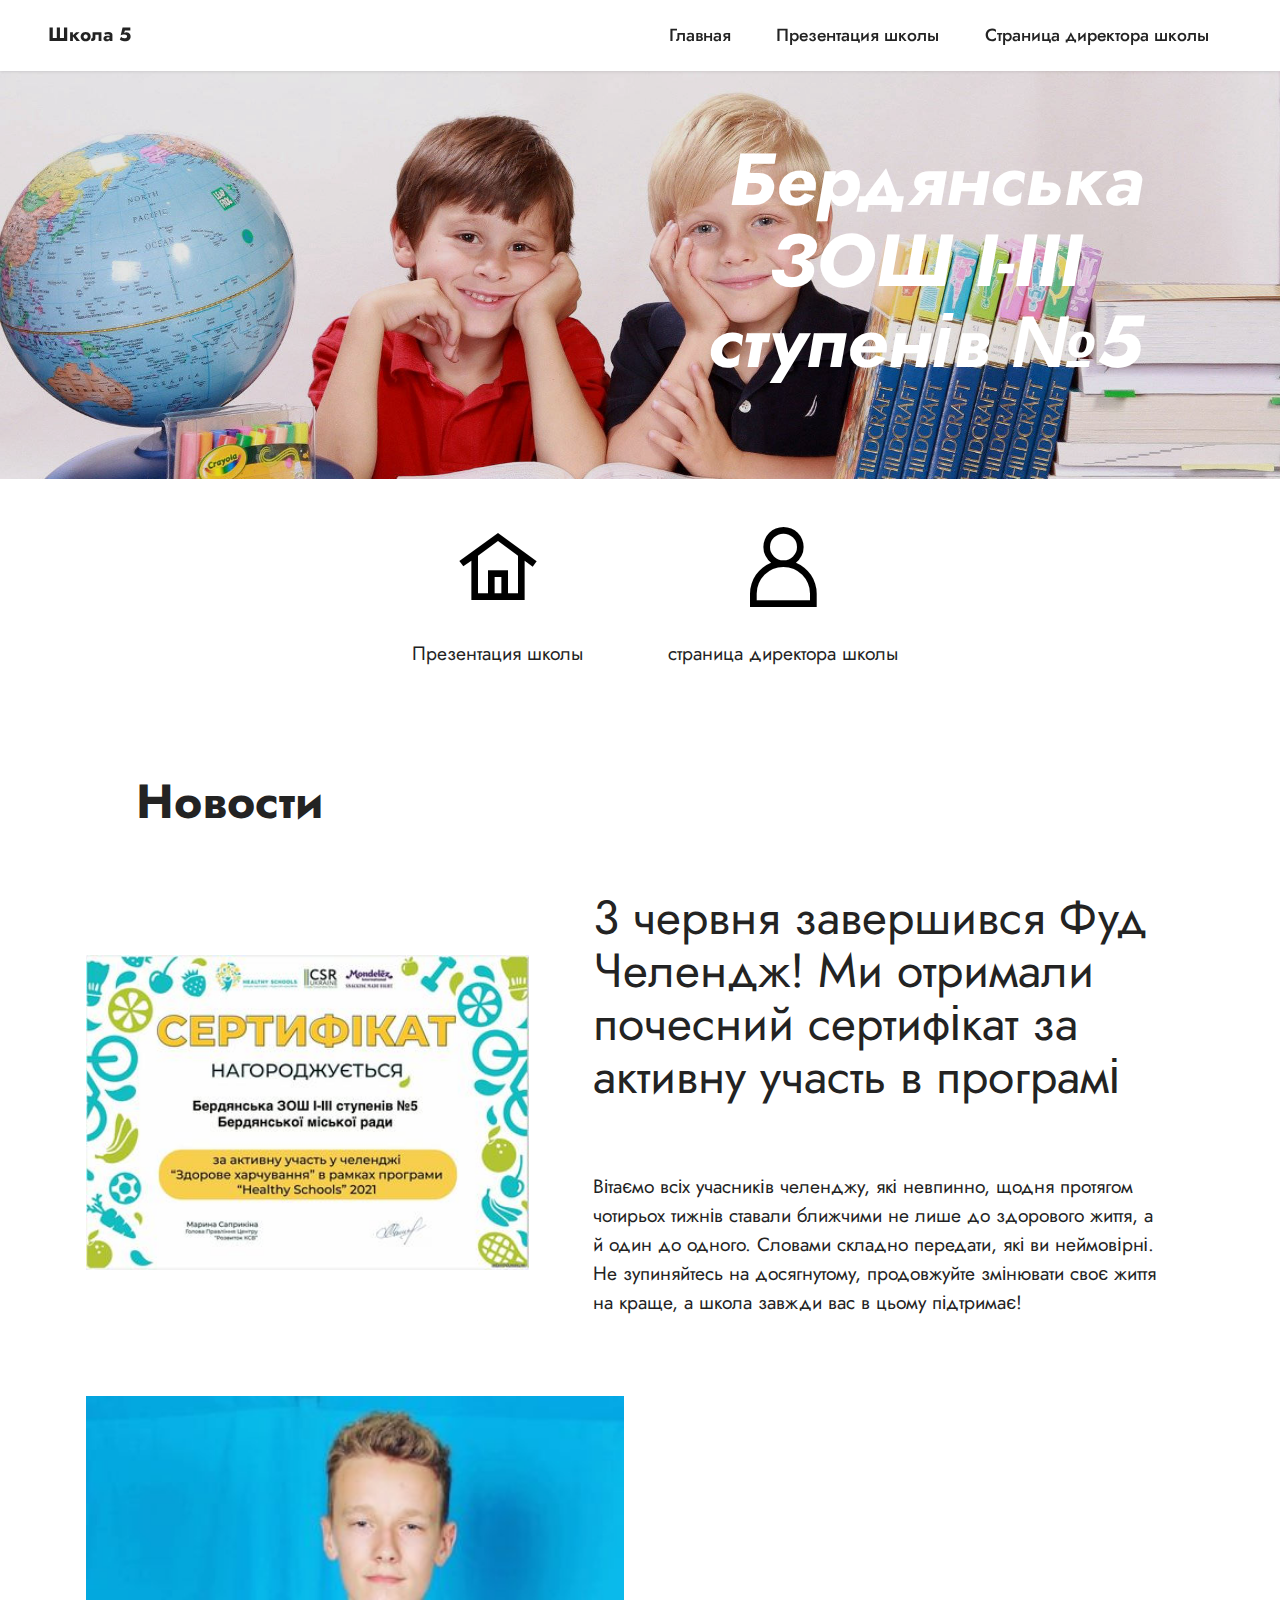
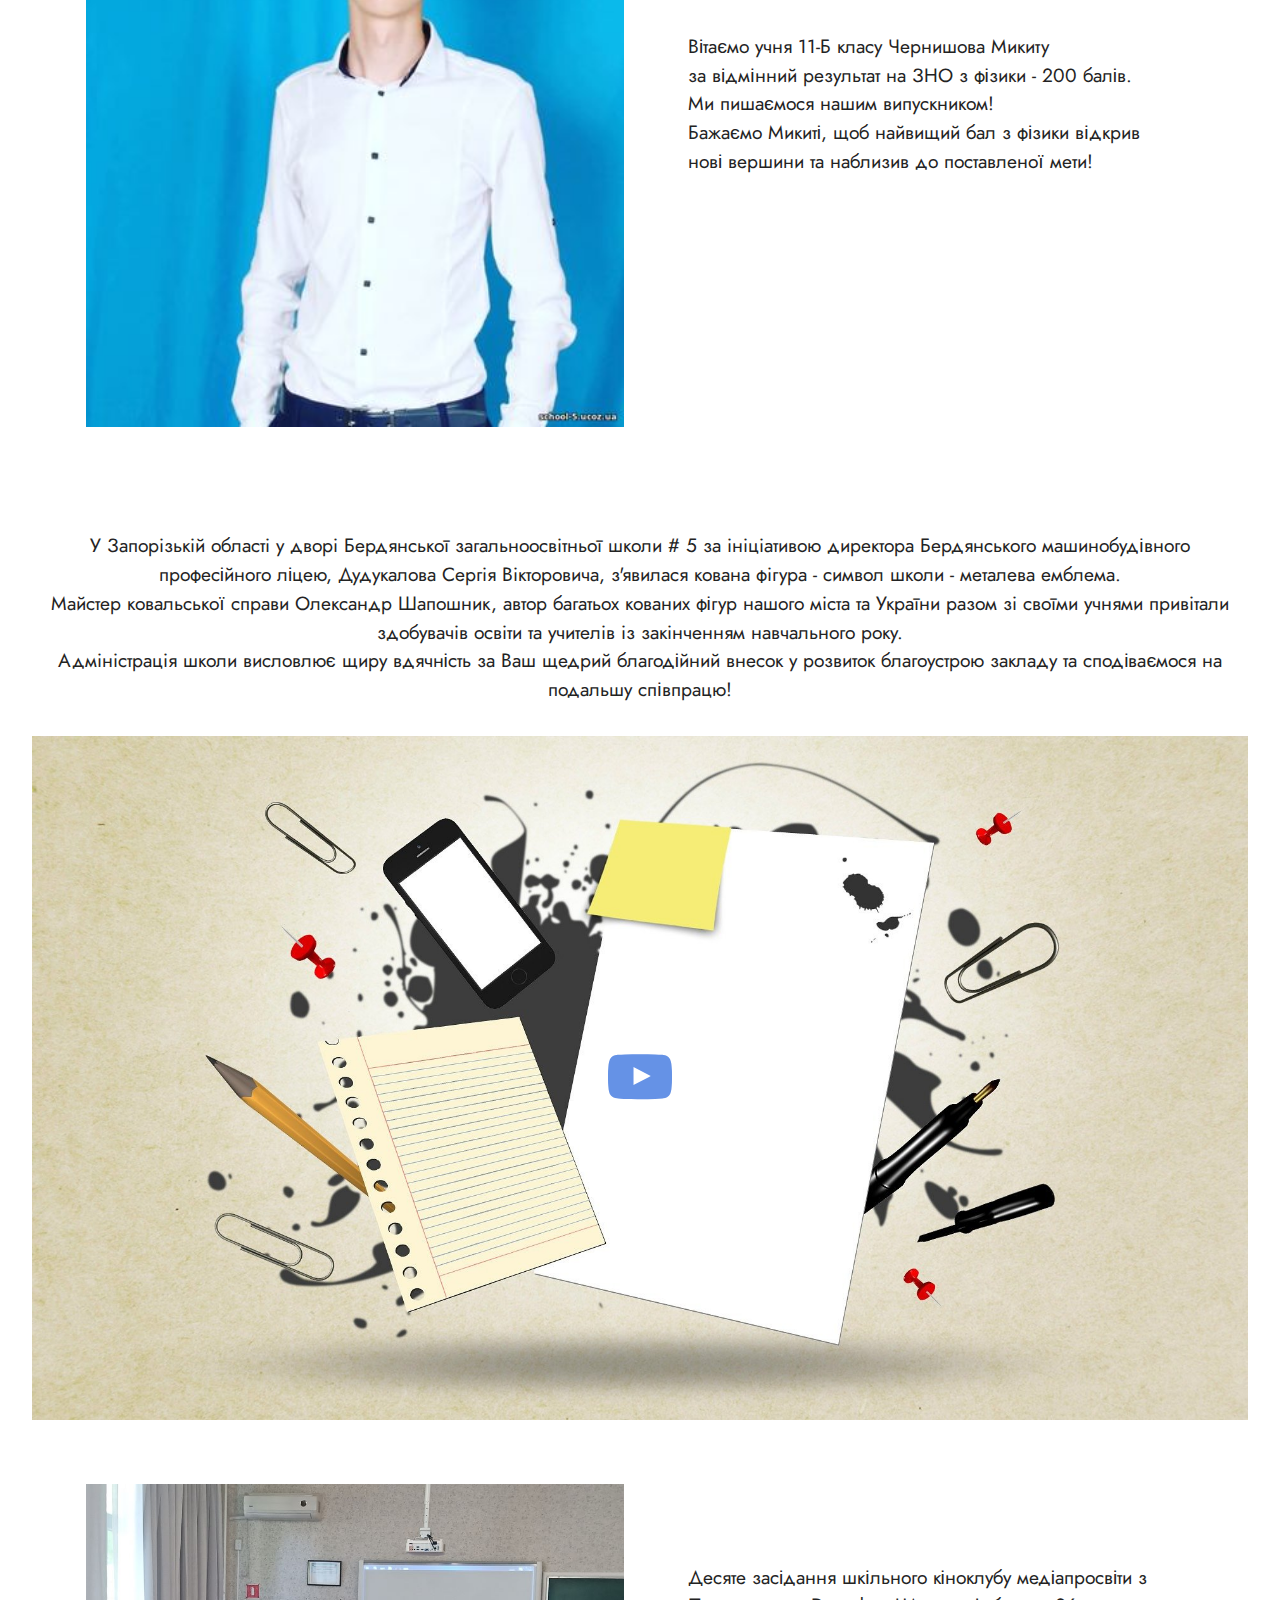
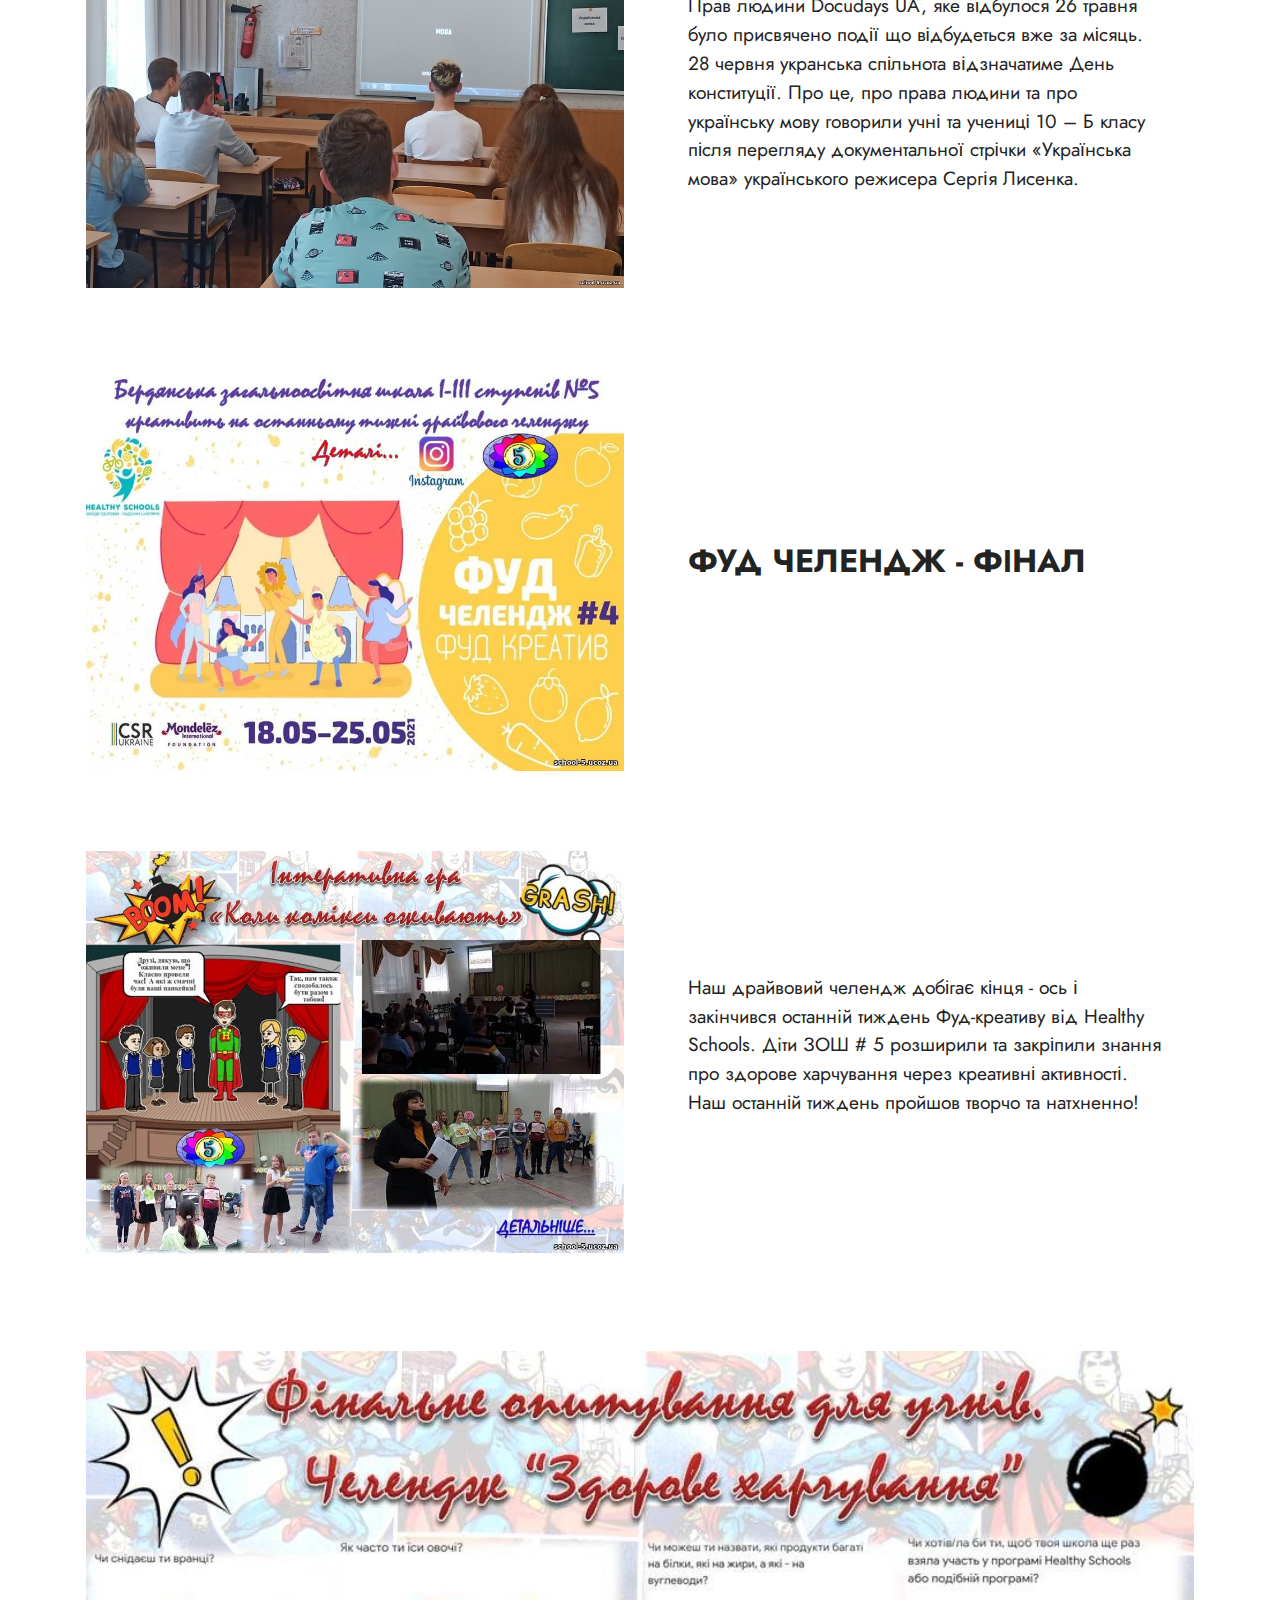
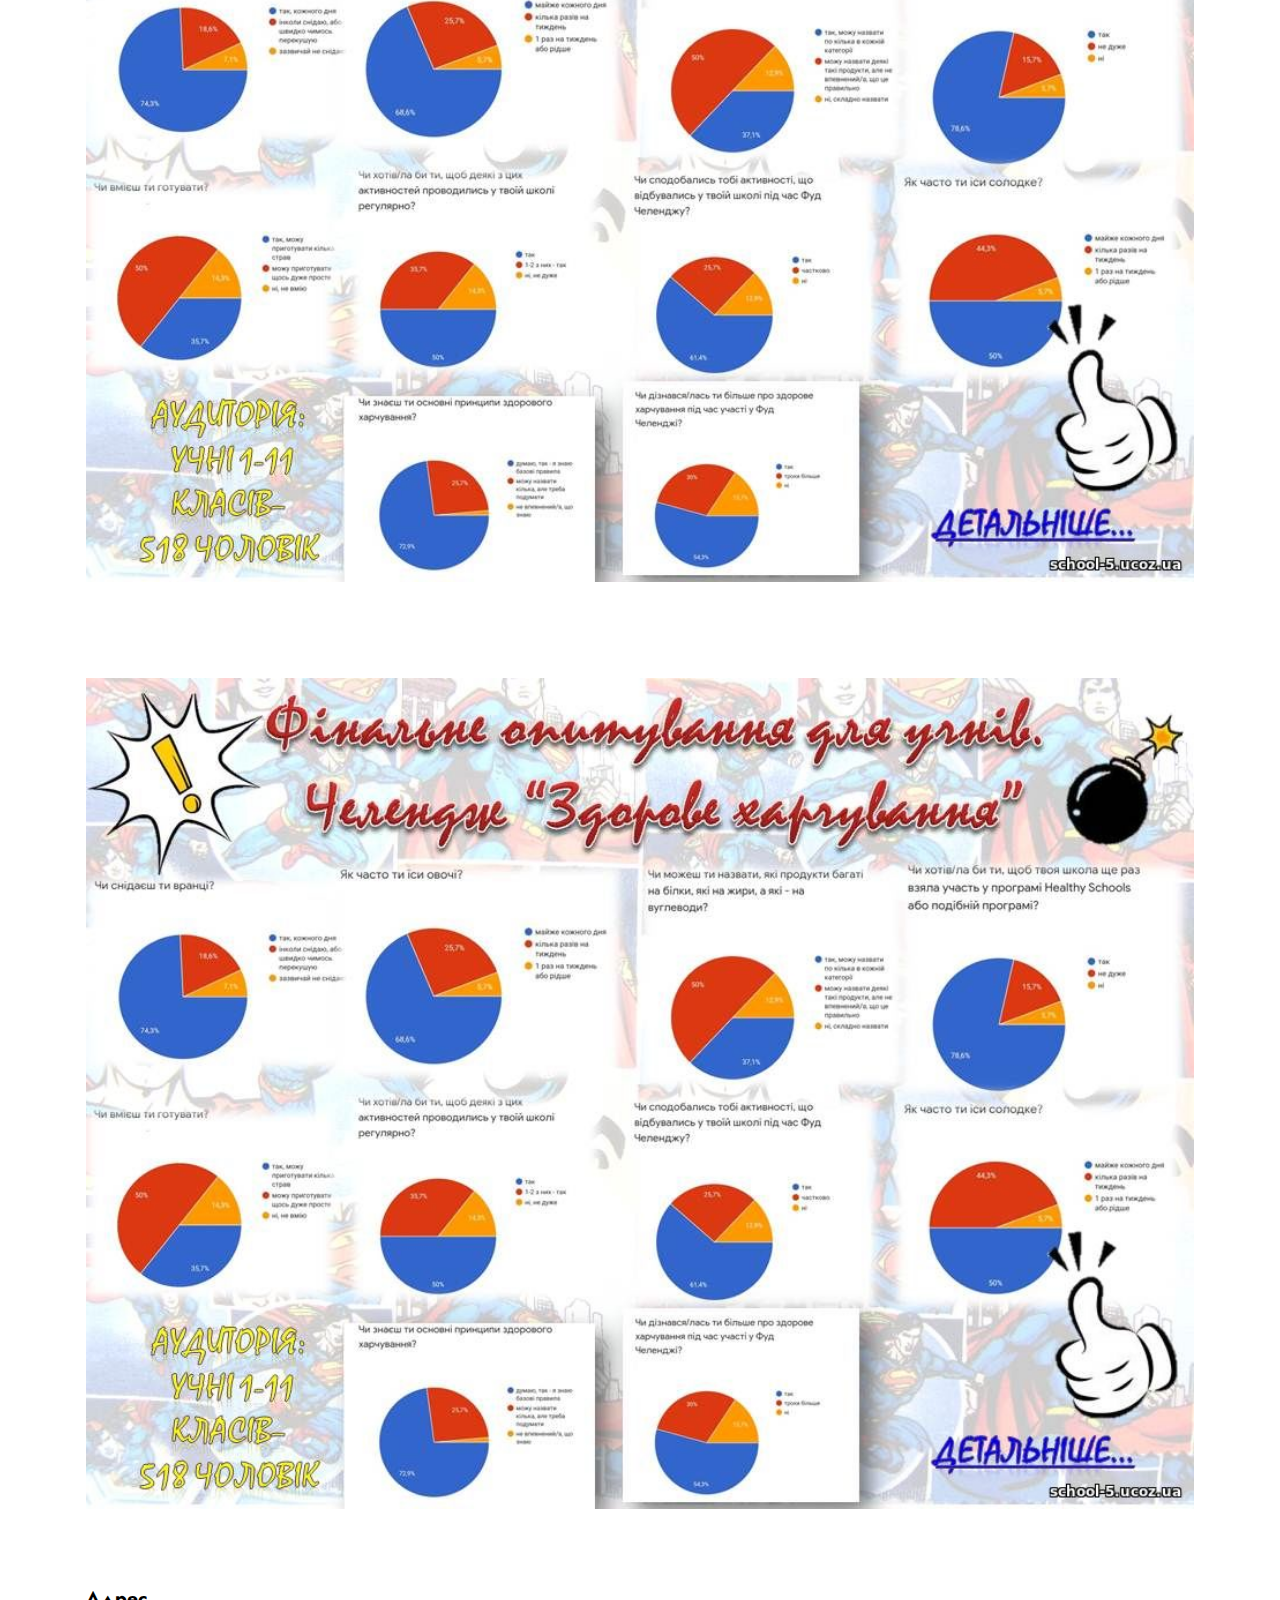
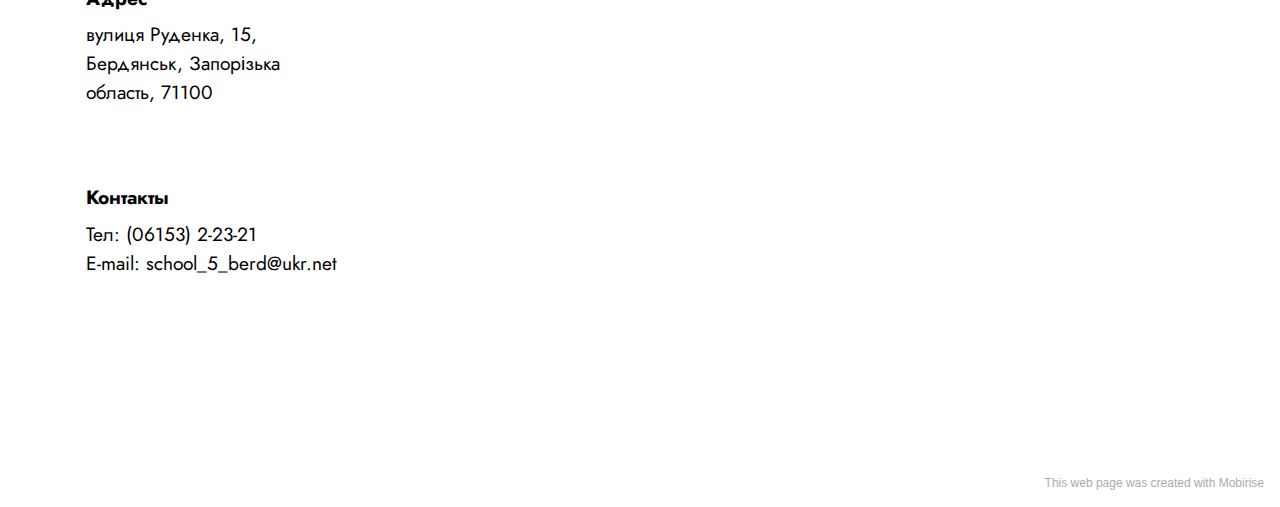
==== commit caa1e4be: "Add files via upload" ====
--- a/index.html
+++ b/index.html
@@ -58,7 +58,7 @@
     </nav>
 </section>
 
-<section class="header3 cid-sFi1OgcN6F mbr-fullscreen" id="header3-h">
+<section class="header3 cid-sFi1OgcN6F" id="header3-h">
 
     
 
@@ -67,8 +67,60 @@
     <div class="align-center container">
         <div class="row justify-content-end">
             <div class="col-12 col-lg-6">
-                <h1 class="mbr-section-title mbr-fonts-style mb-3 display-1"><strong>&nbsp;Бердянська ЗОШ I-III ступенів №5</strong></h1>
-                
+                <h1 class="mbr-section-title mbr-fonts-style mb-3 display-1"><strong>&nbsp;<em>Бердянська ЗОШ I-III ступенів №5</em></strong></h1>
+                
+                
+                
+            </div>
+        </div>
+    </div>
+</section>
+
+<section class="features1 cid-sFoBhQ59od" id="features1-m">
+    
+
+    
+    <div class="container">
+        <div class="row">
+            
+        </div>
+        <div class="row">
+            <div class="card col-12 col-md-6 col-lg-3">
+                <div class="card-wrapper">
+                    <div class="card-box align-center">
+                        <div class="iconfont-wrapper">
+                            <span class="mbr-iconfont mobi-mbri-home mobi-mbri"></span>
+                        </div>
+                        <h5 class="card-title mbr-fonts-style display-7"><strong><a href="page1.html" class="text-black">Презентация школы</a></strong></h5>
+                        
+                    </div>
+                </div>
+            </div>
+            <div class="card col-12 col-md-6 col-lg-3">
+                <div class="card-wrapper">
+                    <div class="card-box align-center">
+                        <div class="iconfont-wrapper">
+                            <span class="mbr-iconfont mobi-mbri-user mobi-mbri"></span>
+                        </div>
+                        <h5 class="card-title mbr-fonts-style display-7"><strong><a href="page2.html" class="text-black">страница директора школы</a></strong></h5>
+                        
+                    </div>
+                </div>
+            </div>
+            
+            
+        </div>
+    </div>
+</section>
+
+<section class="content4 cid-sFoyBh6drM" id="content4-i">
+    
+    
+    <div class="container-fluid">
+        <div class="row justify-content-center">
+            <div class="title col-md-12 col-lg-10">
+                <h3 class="mbr-section-title mbr-fonts-style align-center mb-4 display-2">
+                    <strong>Новости</strong></h3>
                 
                 
             </div>
@@ -270,7 +322,69 @@
             </div>
         </div>
     </div>
-</section><section style="background-color: #fff; font-family: -apple-system, BlinkMacSystemFont, 'Segoe UI', 'Roboto', 'Helvetica Neue', Arial, sans-serif; color:#aaa; font-size:12px; padding: 0; align-items: center; display: flex;"><a href="https://mobirise.site/g" style="flex: 1 1; height: 3rem; padding-left: 1rem;"></a><p style="flex: 0 0 auto; margin:0; padding-right:1rem;">Site was <a href="https://mobirise.site/h" style="color:#aaa;">created with</a> Mobirise</p></section><script src="assets/web/assets/jquery/jquery.min.js"></script>  <script src="assets/popper/popper.min.js"></script>  <script src="assets/tether/tether.min.js"></script>  <script src="assets/bootstrap/js/bootstrap.min.js"></script>  <script src="assets/smoothscroll/smooth-scroll.js"></script>  <script src="assets/dropdown/js/nav-dropdown.js"></script>  <script src="assets/dropdown/js/navbar-dropdown.js"></script>  <script src="assets/touchswipe/jquery.touch-swipe.min.js"></script>  <script src="assets/playervimeo/vimeo_player.js"></script>  <script src="assets/theme/js/script.js"></script>  
+</section>
+
+<section class="footer6 cid-sFoAGGrSNe" once="footers" id="footer6-k">
+
+    
+
+    
+
+    <div class="container">
+        <div class="row content mbr-white">
+            <div class="col-12 col-md-3 mbr-fonts-style display-7">
+                <h5 class="mbr-section-subtitle mbr-fonts-style mb-2 display-7">
+                    <strong>Адрес</strong></h5>
+                <p class="mbr-text mbr-fonts-style display-7">вулиця Руденка, 15, Бердянськ, Запорізька область, 71100</p> <br>
+                <h5 class="mbr-section-subtitle mbr-fonts-style mb-2 mt-4 display-7">
+                    <strong>Контакты</strong></h5>
+                <p class="mbr-text mbr-fonts-style mb-4 display-7">Тел: (06153) 2-23-21
+<br>E-mail: school_5_berd@ukr.net<br></p>
+            </div>
+            <div class="col-12 col-md-3 mbr-fonts-style display-7">
+                <h5 class="mbr-section-subtitle mbr-fonts-style mb-2 display-7"></h5>
+                <ul class="list mbr-fonts-style mb-4 display-4">
+                    <li class="mbr-text item-wrap"><br></li>
+                    <li class="mbr-text item-wrap"><br></li>
+                    <li class="mbr-text item-wrap"><br></li>
+                </ul>
+                <h5 class="mbr-section-subtitle mbr-fonts-style mb-2 mt-5 display-7"></h5>
+                <p class="mbr-text mbr-fonts-style mb-4 display-7"></p>
+            </div>
+            <div class="col-12 col-md-6">
+                <div class="google-map"><iframe frameborder="0" style="border:0" src="https://www.google.com/maps/embed/v1/place?key=AIzaSyCZI5F_k6S1k46ujh0SNrapM89f7mJxd30&amp;q=вулиця Руденка, 15, Бердянськ, Запорізька область, 71100" allowfullscreen=""></iframe></div>
+            </div>
+            <div class="col-md-6">
+                <div class="social-list align-left">
+                    <div class="soc-item">
+                        <a href="https://twitter.com/mobirise" target="_blank">
+                            <span class="socicon-twitter socicon mbr-iconfont mbr-iconfont-social"></span>
+                        </a>
+                    </div>
+                    <div class="soc-item">
+                        <a href="https://www.facebook.com/pages/Mobirise/1616226671953247" target="_blank">
+                            <span class="socicon-facebook socicon mbr-iconfont mbr-iconfont-social"></span>
+                        </a>
+                    </div>
+                    
+                    
+                    
+                    
+                </div>
+            </div>
+        </div>
+        <div class="footer-lower">
+            <div class="media-container-row">
+                <div class="col-sm-12">
+                    <hr>
+                </div>
+            </div>
+            <div class="col-sm-12 copyright pl-0">
+                <p class="mbr-text mbr-fonts-style mbr-white display-7"></p>
+            </div>
+        </div>
+    </div>
+</section><section style="background-color: #fff; font-family: -apple-system, BlinkMacSystemFont, 'Segoe UI', 'Roboto', 'Helvetica Neue', Arial, sans-serif; color:#aaa; font-size:12px; padding: 0; align-items: center; display: flex;"><a href="https://mobirise.site/i" style="flex: 1 1; height: 3rem; padding-left: 1rem;"></a><p style="flex: 0 0 auto; margin:0; padding-right:1rem;"><a href="https://mobirise.site/d" style="color:#aaa;">This web page</a> was created with Mobirise</p></section><script src="assets/web/assets/jquery/jquery.min.js"></script>  <script src="assets/popper/popper.min.js"></script>  <script src="assets/tether/tether.min.js"></script>  <script src="assets/bootstrap/js/bootstrap.min.js"></script>  <script src="assets/smoothscroll/smooth-scroll.js"></script>  <script src="assets/dropdown/js/nav-dropdown.js"></script>  <script src="assets/dropdown/js/navbar-dropdown.js"></script>  <script src="assets/touchswipe/jquery.touch-swipe.min.js"></script>  <script src="assets/playervimeo/vimeo_player.js"></script>  <script src="assets/theme/js/script.js"></script>  
   
   
 </body>
--- a/assets/mobirise/css/mbr-additional.css
+++ b/assets/mobirise/css/mbr-additional.css
@@ -1030,15 +1030,47 @@
   }
 }
 .cid-sFi1OgcN6F {
+  padding-top: 5rem;
+  padding-bottom: 5rem;
   background-image: url("../../../assets/images/mbr-1920x1280.jpg");
 }
 .cid-sFi1OgcN6F .mbr-section-title {
   color: #ffffff;
   text-align: center;
 }
+.cid-sFoBhQ59od {
+  padding-top: 0rem;
+  padding-bottom: 6rem;
+  background-color: #ffffff;
+}
+@media (min-width: 1500px) {
+  .cid-sFoBhQ59od .container {
+    max-width: 1400px;
+  }
+}
+.cid-sFoBhQ59od .mbr-iconfont {
+  display: block;
+  font-size: 5rem;
+  color: #000000;
+  margin-bottom: 2rem;
+}
+.cid-sFoBhQ59od .card-wrapper {
+  margin-top: 3rem;
+}
+.cid-sFoBhQ59od .row {
+  justify-content: center;
+}
+.cid-sFoyBh6drM {
+  padding-top: 0rem;
+  padding-bottom: 0rem;
+  background-color: #ffffff;
+}
+.cid-sFoyBh6drM .mbr-section-title {
+  text-align: left;
+}
 .cid-sFhQ9e8Qtz {
-  padding-top: 1rem;
-  padding-bottom: 2rem;
+  padding-top: 0rem;
+  padding-bottom: 0rem;
   background-color: #ffffff;
 }
 @media (max-width: 991px) {
@@ -1055,8 +1087,8 @@
   }
 }
 .cid-sFhRrYtrO3 {
-  padding-top: 6rem;
-  padding-bottom: 6rem;
+  padding-top: 2rem;
+  padding-bottom: 2rem;
   background-color: #ffffff;
 }
 @media (max-width: 991px) {
@@ -1073,8 +1105,8 @@
   }
 }
 .cid-sFhSFpQROf {
-  padding-top: 0rem;
-  padding-bottom: 0rem;
+  padding-top: 4rem;
+  padding-bottom: 2rem;
   background-color: #ffffff;
 }
 .cid-sFhSFpQROf .mbr-media {
@@ -1137,8 +1169,8 @@
   color: #fff;
 }
 .cid-sFhTMRvcx0 {
-  padding-top: 6rem;
-  padding-bottom: 6rem;
+  padding-top: 2rem;
+  padding-bottom: 3rem;
   background-color: #ffffff;
 }
 @media (max-width: 991px) {
@@ -1155,8 +1187,8 @@
   }
 }
 .cid-sFhUj9URbI {
-  padding-top: 6rem;
-  padding-bottom: 6rem;
+  padding-top: 2rem;
+  padding-bottom: 2rem;
   background-color: #ffffff;
 }
 @media (max-width: 991px) {
@@ -1173,8 +1205,8 @@
   }
 }
 .cid-sFhUDKC8XL {
-  padding-top: 6rem;
-  padding-bottom: 6rem;
+  padding-top: 3rem;
+  padding-bottom: 3rem;
   background-color: #ffffff;
 }
 @media (max-width: 991px) {
@@ -1191,8 +1223,8 @@
   }
 }
 .cid-sFhV4v6nHT {
-  padding-top: 0rem;
-  padding-bottom: 0rem;
+  padding-top: 3rem;
+  padding-bottom: 3rem;
   background-color: #ffffff;
 }
 @media (max-width: 991px) {
@@ -1207,7 +1239,7 @@
   width: 100%;
 }
 .cid-sFhVuVQdXB {
-  padding-top: 0rem;
+  padding-top: 3rem;
   padding-bottom: 0rem;
   background-color: #ffffff;
 }
@@ -1221,6 +1253,102 @@
 }
 .cid-sFhVuVQdXB img {
   width: 100%;
+}
+.cid-sFoAGGrSNe {
+  padding-top: 75px;
+  padding-bottom: 0px;
+  background-color: #ffffff;
+}
+@media (max-width: 767px) {
+  .cid-sFoAGGrSNe .content {
+    text-align: center;
+  }
+  .cid-sFoAGGrSNe .content > div:not(:last-child) {
+    margin-bottom: 2rem;
+  }
+}
+.cid-sFoAGGrSNe .map {
+  height: 18.75rem;
+}
+@media (max-width: 767px) {
+  .cid-sFoAGGrSNe .footer-lower .copyright {
+    margin-bottom: 1rem;
+    text-align: center;
+  }
+}
+.cid-sFoAGGrSNe .footer-lower hr {
+  margin: 1rem 0;
+  border-color: #fff;
+  opacity: 0.05;
+}
+.cid-sFoAGGrSNe .google-map {
+  height: 25rem;
+  position: relative;
+}
+.cid-sFoAGGrSNe .google-map iframe {
+  height: 100%;
+  width: 100%;
+}
+.cid-sFoAGGrSNe .google-map [data-state-details] {
+  color: #6b6763;
+  font-family: Montserrat;
+  height: 1.5em;
+  margin-top: -0.75em;
+  padding-left: 1.25rem;
+  padding-right: 1.25rem;
+  position: absolute;
+  text-align: center;
+  top: 50%;
+  width: 100%;
+}
+.cid-sFoAGGrSNe .google-map[data-state] {
+  background: #e9e5dc;
+}
+.cid-sFoAGGrSNe .google-map[data-state="loading"] [data-state-details] {
+  display: none;
+}
+.cid-sFoAGGrSNe .social-list {
+  padding-left: 0;
+  margin-bottom: 0;
+  margin-left: -7px;
+  list-style: none;
+  display: flex;
+  -webkit-justify-content: flex-start;
+  justify-content: flex-start;
+  -webkit-flex-wrap: wrap;
+  flex-wrap: wrap;
+}
+.cid-sFoAGGrSNe .social-list .mbr-iconfont-social {
+  font-size: 1.3rem;
+  color: #fff;
+}
+.cid-sFoAGGrSNe .social-list .soc-item {
+  margin: 0 0.5rem;
+}
+.cid-sFoAGGrSNe .social-list a {
+  margin: 0;
+  opacity: 0.5;
+  -webkit-transition: 0.2s linear;
+  transition: 0.2s linear;
+}
+.cid-sFoAGGrSNe .social-list a:hover {
+  opacity: 1;
+}
+@media (max-width: 767px) {
+  .cid-sFoAGGrSNe .social-list {
+    -webkit-justify-content: center;
+    justify-content: center;
+  }
+}
+.cid-sFoAGGrSNe .list {
+  list-style-type: none;
+  padding: 0;
+}
+.cid-sFoAGGrSNe .mbr-text {
+  color: #000000;
+}
+.cid-sFoAGGrSNe H5 {
+  color: #000000;
 }
 .cid-sFhNFIQpeL {
   z-index: 1000;
@@ -1633,6 +1761,102 @@
   background: #000;
   color: #fff;
 }
+.cid-sFoLDvHxcF {
+  padding-top: 75px;
+  padding-bottom: 0px;
+  background-color: #ffffff;
+}
+@media (max-width: 767px) {
+  .cid-sFoLDvHxcF .content {
+    text-align: center;
+  }
+  .cid-sFoLDvHxcF .content > div:not(:last-child) {
+    margin-bottom: 2rem;
+  }
+}
+.cid-sFoLDvHxcF .map {
+  height: 18.75rem;
+}
+@media (max-width: 767px) {
+  .cid-sFoLDvHxcF .footer-lower .copyright {
+    margin-bottom: 1rem;
+    text-align: center;
+  }
+}
+.cid-sFoLDvHxcF .footer-lower hr {
+  margin: 1rem 0;
+  border-color: #fff;
+  opacity: 0.05;
+}
+.cid-sFoLDvHxcF .google-map {
+  height: 25rem;
+  position: relative;
+}
+.cid-sFoLDvHxcF .google-map iframe {
+  height: 100%;
+  width: 100%;
+}
+.cid-sFoLDvHxcF .google-map [data-state-details] {
+  color: #6b6763;
+  font-family: Montserrat;
+  height: 1.5em;
+  margin-top: -0.75em;
+  padding-left: 1.25rem;
+  padding-right: 1.25rem;
+  position: absolute;
+  text-align: center;
+  top: 50%;
+  width: 100%;
+}
+.cid-sFoLDvHxcF .google-map[data-state] {
+  background: #e9e5dc;
+}
+.cid-sFoLDvHxcF .google-map[data-state="loading"] [data-state-details] {
+  display: none;
+}
+.cid-sFoLDvHxcF .social-list {
+  padding-left: 0;
+  margin-bottom: 0;
+  margin-left: -7px;
+  list-style: none;
+  display: flex;
+  -webkit-justify-content: flex-start;
+  justify-content: flex-start;
+  -webkit-flex-wrap: wrap;
+  flex-wrap: wrap;
+}
+.cid-sFoLDvHxcF .social-list .mbr-iconfont-social {
+  font-size: 1.3rem;
+  color: #fff;
+}
+.cid-sFoLDvHxcF .social-list .soc-item {
+  margin: 0 0.5rem;
+}
+.cid-sFoLDvHxcF .social-list a {
+  margin: 0;
+  opacity: 0.5;
+  -webkit-transition: 0.2s linear;
+  transition: 0.2s linear;
+}
+.cid-sFoLDvHxcF .social-list a:hover {
+  opacity: 1;
+}
+@media (max-width: 767px) {
+  .cid-sFoLDvHxcF .social-list {
+    -webkit-justify-content: center;
+    justify-content: center;
+  }
+}
+.cid-sFoLDvHxcF .list {
+  list-style-type: none;
+  padding: 0;
+}
+.cid-sFoLDvHxcF .mbr-text {
+  color: #000000;
+}
+.cid-sFoLDvHxcF H5 {
+  color: #000000;
+}
 .cid-sFhNFIQpeL {
   z-index: 1000;
   width: 100%;
@@ -1981,6 +2205,8 @@
   }
 }
 .cid-sFi08AKPbR {
+  padding-top: 0rem;
+  padding-bottom: 0rem;
   background-color: #ffffff;
 }
 @media (max-width: 991px) {
@@ -1995,6 +2221,8 @@
   width: 100%;
 }
 .cid-sFi0lKtztF {
+  padding-top: 1rem;
+  padding-bottom: 0rem;
   background-color: #ffffff;
 }
 @media (max-width: 991px) {
@@ -2024,3 +2252,99 @@
   padding-bottom: 0rem;
   background-color: #ffffff;
 }
+.cid-sFoLDvHxcF {
+  padding-top: 75px;
+  padding-bottom: 0px;
+  background-color: #ffffff;
+}
+@media (max-width: 767px) {
+  .cid-sFoLDvHxcF .content {
+    text-align: center;
+  }
+  .cid-sFoLDvHxcF .content > div:not(:last-child) {
+    margin-bottom: 2rem;
+  }
+}
+.cid-sFoLDvHxcF .map {
+  height: 18.75rem;
+}
+@media (max-width: 767px) {
+  .cid-sFoLDvHxcF .footer-lower .copyright {
+    margin-bottom: 1rem;
+    text-align: center;
+  }
+}
+.cid-sFoLDvHxcF .footer-lower hr {
+  margin: 1rem 0;
+  border-color: #fff;
+  opacity: 0.05;
+}
+.cid-sFoLDvHxcF .google-map {
+  height: 25rem;
+  position: relative;
+}
+.cid-sFoLDvHxcF .google-map iframe {
+  height: 100%;
+  width: 100%;
+}
+.cid-sFoLDvHxcF .google-map [data-state-details] {
+  color: #6b6763;
+  font-family: Montserrat;
+  height: 1.5em;
+  margin-top: -0.75em;
+  padding-left: 1.25rem;
+  padding-right: 1.25rem;
+  position: absolute;
+  text-align: center;
+  top: 50%;
+  width: 100%;
+}
+.cid-sFoLDvHxcF .google-map[data-state] {
+  background: #e9e5dc;
+}
+.cid-sFoLDvHxcF .google-map[data-state="loading"] [data-state-details] {
+  display: none;
+}
+.cid-sFoLDvHxcF .social-list {
+  padding-left: 0;
+  margin-bottom: 0;
+  margin-left: -7px;
+  list-style: none;
+  display: flex;
+  -webkit-justify-content: flex-start;
+  justify-content: flex-start;
+  -webkit-flex-wrap: wrap;
+  flex-wrap: wrap;
+}
+.cid-sFoLDvHxcF .social-list .mbr-iconfont-social {
+  font-size: 1.3rem;
+  color: #fff;
+}
+.cid-sFoLDvHxcF .social-list .soc-item {
+  margin: 0 0.5rem;
+}
+.cid-sFoLDvHxcF .social-list a {
+  margin: 0;
+  opacity: 0.5;
+  -webkit-transition: 0.2s linear;
+  transition: 0.2s linear;
+}
+.cid-sFoLDvHxcF .social-list a:hover {
+  opacity: 1;
+}
+@media (max-width: 767px) {
+  .cid-sFoLDvHxcF .social-list {
+    -webkit-justify-content: center;
+    justify-content: center;
+  }
+}
+.cid-sFoLDvHxcF .list {
+  list-style-type: none;
+  padding: 0;
+}
+.cid-sFoLDvHxcF .mbr-text {
+  color: #000000;
+}
+.cid-sFoLDvHxcF H5 {
+  color: #000000;
+}
--- a/assets/mobirise/css/mbr-additional.css
+++ b/assets/mobirise/css/mbr-additional.css
@@ -1030,15 +1030,47 @@
   }
 }
 .cid-sFi1OgcN6F {
+  padding-top: 5rem;
+  padding-bottom: 5rem;
   background-image: url("../../../assets/images/mbr-1920x1280.jpg");
 }
 .cid-sFi1OgcN6F .mbr-section-title {
   color: #ffffff;
   text-align: center;
 }
+.cid-sFoBhQ59od {
+  padding-top: 0rem;
+  padding-bottom: 6rem;
+  background-color: #ffffff;
+}
+@media (min-width: 1500px) {
+  .cid-sFoBhQ59od .container {
+    max-width: 1400px;
+  }
+}
+.cid-sFoBhQ59od .mbr-iconfont {
+  display: block;
+  font-size: 5rem;
+  color: #000000;
+  margin-bottom: 2rem;
+}
+.cid-sFoBhQ59od .card-wrapper {
+  margin-top: 3rem;
+}
+.cid-sFoBhQ59od .row {
+  justify-content: center;
+}
+.cid-sFoyBh6drM {
+  padding-top: 0rem;
+  padding-bottom: 0rem;
+  background-color: #ffffff;
+}
+.cid-sFoyBh6drM .mbr-section-title {
+  text-align: left;
+}
 .cid-sFhQ9e8Qtz {
-  padding-top: 1rem;
-  padding-bottom: 2rem;
+  padding-top: 0rem;
+  padding-bottom: 0rem;
   background-color: #ffffff;
 }
 @media (max-width: 991px) {
@@ -1055,8 +1087,8 @@
   }
 }
 .cid-sFhRrYtrO3 {
-  padding-top: 6rem;
-  padding-bottom: 6rem;
+  padding-top: 2rem;
+  padding-bottom: 2rem;
   background-color: #ffffff;
 }
 @media (max-width: 991px) {
@@ -1073,8 +1105,8 @@
   }
 }
 .cid-sFhSFpQROf {
-  padding-top: 0rem;
-  padding-bottom: 0rem;
+  padding-top: 4rem;
+  padding-bottom: 2rem;
   background-color: #ffffff;
 }
 .cid-sFhSFpQROf .mbr-media {
@@ -1137,8 +1169,8 @@
   color: #fff;
 }
 .cid-sFhTMRvcx0 {
-  padding-top: 6rem;
-  padding-bottom: 6rem;
+  padding-top: 2rem;
+  padding-bottom: 3rem;
   background-color: #ffffff;
 }
 @media (max-width: 991px) {
@@ -1155,8 +1187,8 @@
   }
 }
 .cid-sFhUj9URbI {
-  padding-top: 6rem;
-  padding-bottom: 6rem;
+  padding-top: 2rem;
+  padding-bottom: 2rem;
   background-color: #ffffff;
 }
 @media (max-width: 991px) {
@@ -1173,8 +1205,8 @@
   }
 }
 .cid-sFhUDKC8XL {
-  padding-top: 6rem;
-  padding-bottom: 6rem;
+  padding-top: 3rem;
+  padding-bottom: 3rem;
   background-color: #ffffff;
 }
 @media (max-width: 991px) {
@@ -1191,8 +1223,8 @@
   }
 }
 .cid-sFhV4v6nHT {
-  padding-top: 0rem;
-  padding-bottom: 0rem;
+  padding-top: 3rem;
+  padding-bottom: 3rem;
   background-color: #ffffff;
 }
 @media (max-width: 991px) {
@@ -1207,7 +1239,7 @@
   width: 100%;
 }
 .cid-sFhVuVQdXB {
-  padding-top: 0rem;
+  padding-top: 3rem;
   padding-bottom: 0rem;
   background-color: #ffffff;
 }
@@ -1221,6 +1253,102 @@
 }
 .cid-sFhVuVQdXB img {
   width: 100%;
+}
+.cid-sFoAGGrSNe {
+  padding-top: 75px;
+  padding-bottom: 0px;
+  background-color: #ffffff;
+}
+@media (max-width: 767px) {
+  .cid-sFoAGGrSNe .content {
+    text-align: center;
+  }
+  .cid-sFoAGGrSNe .content > div:not(:last-child) {
+    margin-bottom: 2rem;
+  }
+}
+.cid-sFoAGGrSNe .map {
+  height: 18.75rem;
+}
+@media (max-width: 767px) {
+  .cid-sFoAGGrSNe .footer-lower .copyright {
+    margin-bottom: 1rem;
+    text-align: center;
+  }
+}
+.cid-sFoAGGrSNe .footer-lower hr {
+  margin: 1rem 0;
+  border-color: #fff;
+  opacity: 0.05;
+}
+.cid-sFoAGGrSNe .google-map {
+  height: 25rem;
+  position: relative;
+}
+.cid-sFoAGGrSNe .google-map iframe {
+  height: 100%;
+  width: 100%;
+}
+.cid-sFoAGGrSNe .google-map [data-state-details] {
+  color: #6b6763;
+  font-family: Montserrat;
+  height: 1.5em;
+  margin-top: -0.75em;
+  padding-left: 1.25rem;
+  padding-right: 1.25rem;
+  position: absolute;
+  text-align: center;
+  top: 50%;
+  width: 100%;
+}
+.cid-sFoAGGrSNe .google-map[data-state] {
+  background: #e9e5dc;
+}
+.cid-sFoAGGrSNe .google-map[data-state="loading"] [data-state-details] {
+  display: none;
+}
+.cid-sFoAGGrSNe .social-list {
+  padding-left: 0;
+  margin-bottom: 0;
+  margin-left: -7px;
+  list-style: none;
+  display: flex;
+  -webkit-justify-content: flex-start;
+  justify-content: flex-start;
+  -webkit-flex-wrap: wrap;
+  flex-wrap: wrap;
+}
+.cid-sFoAGGrSNe .social-list .mbr-iconfont-social {
+  font-size: 1.3rem;
+  color: #fff;
+}
+.cid-sFoAGGrSNe .social-list .soc-item {
+  margin: 0 0.5rem;
+}
+.cid-sFoAGGrSNe .social-list a {
+  margin: 0;
+  opacity: 0.5;
+  -webkit-transition: 0.2s linear;
+  transition: 0.2s linear;
+}
+.cid-sFoAGGrSNe .social-list a:hover {
+  opacity: 1;
+}
+@media (max-width: 767px) {
+  .cid-sFoAGGrSNe .social-list {
+    -webkit-justify-content: center;
+    justify-content: center;
+  }
+}
+.cid-sFoAGGrSNe .list {
+  list-style-type: none;
+  padding: 0;
+}
+.cid-sFoAGGrSNe .mbr-text {
+  color: #000000;
+}
+.cid-sFoAGGrSNe H5 {
+  color: #000000;
 }
 .cid-sFhNFIQpeL {
   z-index: 1000;
@@ -1633,6 +1761,102 @@
   background: #000;
   color: #fff;
 }
+.cid-sFoLDvHxcF {
+  padding-top: 75px;
+  padding-bottom: 0px;
+  background-color: #ffffff;
+}
+@media (max-width: 767px) {
+  .cid-sFoLDvHxcF .content {
+    text-align: center;
+  }
+  .cid-sFoLDvHxcF .content > div:not(:last-child) {
+    margin-bottom: 2rem;
+  }
+}
+.cid-sFoLDvHxcF .map {
+  height: 18.75rem;
+}
+@media (max-width: 767px) {
+  .cid-sFoLDvHxcF .footer-lower .copyright {
+    margin-bottom: 1rem;
+    text-align: center;
+  }
+}
+.cid-sFoLDvHxcF .footer-lower hr {
+  margin: 1rem 0;
+  border-color: #fff;
+  opacity: 0.05;
+}
+.cid-sFoLDvHxcF .google-map {
+  height: 25rem;
+  position: relative;
+}
+.cid-sFoLDvHxcF .google-map iframe {
+  height: 100%;
+  width: 100%;
+}
+.cid-sFoLDvHxcF .google-map [data-state-details] {
+  color: #6b6763;
+  font-family: Montserrat;
+  height: 1.5em;
+  margin-top: -0.75em;
+  padding-left: 1.25rem;
+  padding-right: 1.25rem;
+  position: absolute;
+  text-align: center;
+  top: 50%;
+  width: 100%;
+}
+.cid-sFoLDvHxcF .google-map[data-state] {
+  background: #e9e5dc;
+}
+.cid-sFoLDvHxcF .google-map[data-state="loading"] [data-state-details] {
+  display: none;
+}
+.cid-sFoLDvHxcF .social-list {
+  padding-left: 0;
+  margin-bottom: 0;
+  margin-left: -7px;
+  list-style: none;
+  display: flex;
+  -webkit-justify-content: flex-start;
+  justify-content: flex-start;
+  -webkit-flex-wrap: wrap;
+  flex-wrap: wrap;
+}
+.cid-sFoLDvHxcF .social-list .mbr-iconfont-social {
+  font-size: 1.3rem;
+  color: #fff;
+}
+.cid-sFoLDvHxcF .social-list .soc-item {
+  margin: 0 0.5rem;
+}
+.cid-sFoLDvHxcF .social-list a {
+  margin: 0;
+  opacity: 0.5;
+  -webkit-transition: 0.2s linear;
+  transition: 0.2s linear;
+}
+.cid-sFoLDvHxcF .social-list a:hover {
+  opacity: 1;
+}
+@media (max-width: 767px) {
+  .cid-sFoLDvHxcF .social-list {
+    -webkit-justify-content: center;
+    justify-content: center;
+  }
+}
+.cid-sFoLDvHxcF .list {
+  list-style-type: none;
+  padding: 0;
+}
+.cid-sFoLDvHxcF .mbr-text {
+  color: #000000;
+}
+.cid-sFoLDvHxcF H5 {
+  color: #000000;
+}
 .cid-sFhNFIQpeL {
   z-index: 1000;
   width: 100%;
@@ -1981,6 +2205,8 @@
   }
 }
 .cid-sFi08AKPbR {
+  padding-top: 0rem;
+  padding-bottom: 0rem;
   background-color: #ffffff;
 }
 @media (max-width: 991px) {
@@ -1995,6 +2221,8 @@
   width: 100%;
 }
 .cid-sFi0lKtztF {
+  padding-top: 1rem;
+  padding-bottom: 0rem;
   background-color: #ffffff;
 }
 @media (max-width: 991px) {
@@ -2024,3 +2252,99 @@
   padding-bottom: 0rem;
   background-color: #ffffff;
 }
+.cid-sFoLDvHxcF {
+  padding-top: 75px;
+  padding-bottom: 0px;
+  background-color: #ffffff;
+}
+@media (max-width: 767px) {
+  .cid-sFoLDvHxcF .content {
+    text-align: center;
+  }
+  .cid-sFoLDvHxcF .content > div:not(:last-child) {
+    margin-bottom: 2rem;
+  }
+}
+.cid-sFoLDvHxcF .map {
+  height: 18.75rem;
+}
+@media (max-width: 767px) {
+  .cid-sFoLDvHxcF .footer-lower .copyright {
+    margin-bottom: 1rem;
+    text-align: center;
+  }
+}
+.cid-sFoLDvHxcF .footer-lower hr {
+  margin: 1rem 0;
+  border-color: #fff;
+  opacity: 0.05;
+}
+.cid-sFoLDvHxcF .google-map {
+  height: 25rem;
+  position: relative;
+}
+.cid-sFoLDvHxcF .google-map iframe {
+  height: 100%;
+  width: 100%;
+}
+.cid-sFoLDvHxcF .google-map [data-state-details] {
+  color: #6b6763;
+  font-family: Montserrat;
+  height: 1.5em;
+  margin-top: -0.75em;
+  padding-left: 1.25rem;
+  padding-right: 1.25rem;
+  position: absolute;
+  text-align: center;
+  top: 50%;
+  width: 100%;
+}
+.cid-sFoLDvHxcF .google-map[data-state] {
+  background: #e9e5dc;
+}
+.cid-sFoLDvHxcF .google-map[data-state="loading"] [data-state-details] {
+  display: none;
+}
+.cid-sFoLDvHxcF .social-list {
+  padding-left: 0;
+  margin-bottom: 0;
+  margin-left: -7px;
+  list-style: none;
+  display: flex;
+  -webkit-justify-content: flex-start;
+  justify-content: flex-start;
+  -webkit-flex-wrap: wrap;
+  flex-wrap: wrap;
+}
+.cid-sFoLDvHxcF .social-list .mbr-iconfont-social {
+  font-size: 1.3rem;
+  color: #fff;
+}
+.cid-sFoLDvHxcF .social-list .soc-item {
+  margin: 0 0.5rem;
+}
+.cid-sFoLDvHxcF .social-list a {
+  margin: 0;
+  opacity: 0.5;
+  -webkit-transition: 0.2s linear;
+  transition: 0.2s linear;
+}
+.cid-sFoLDvHxcF .social-list a:hover {
+  opacity: 1;
+}
+@media (max-width: 767px) {
+  .cid-sFoLDvHxcF .social-list {
+    -webkit-justify-content: center;
+    justify-content: center;
+  }
+}
+.cid-sFoLDvHxcF .list {
+  list-style-type: none;
+  padding: 0;
+}
+.cid-sFoLDvHxcF .mbr-text {
+  color: #000000;
+}
+.cid-sFoLDvHxcF H5 {
+  color: #000000;
+}
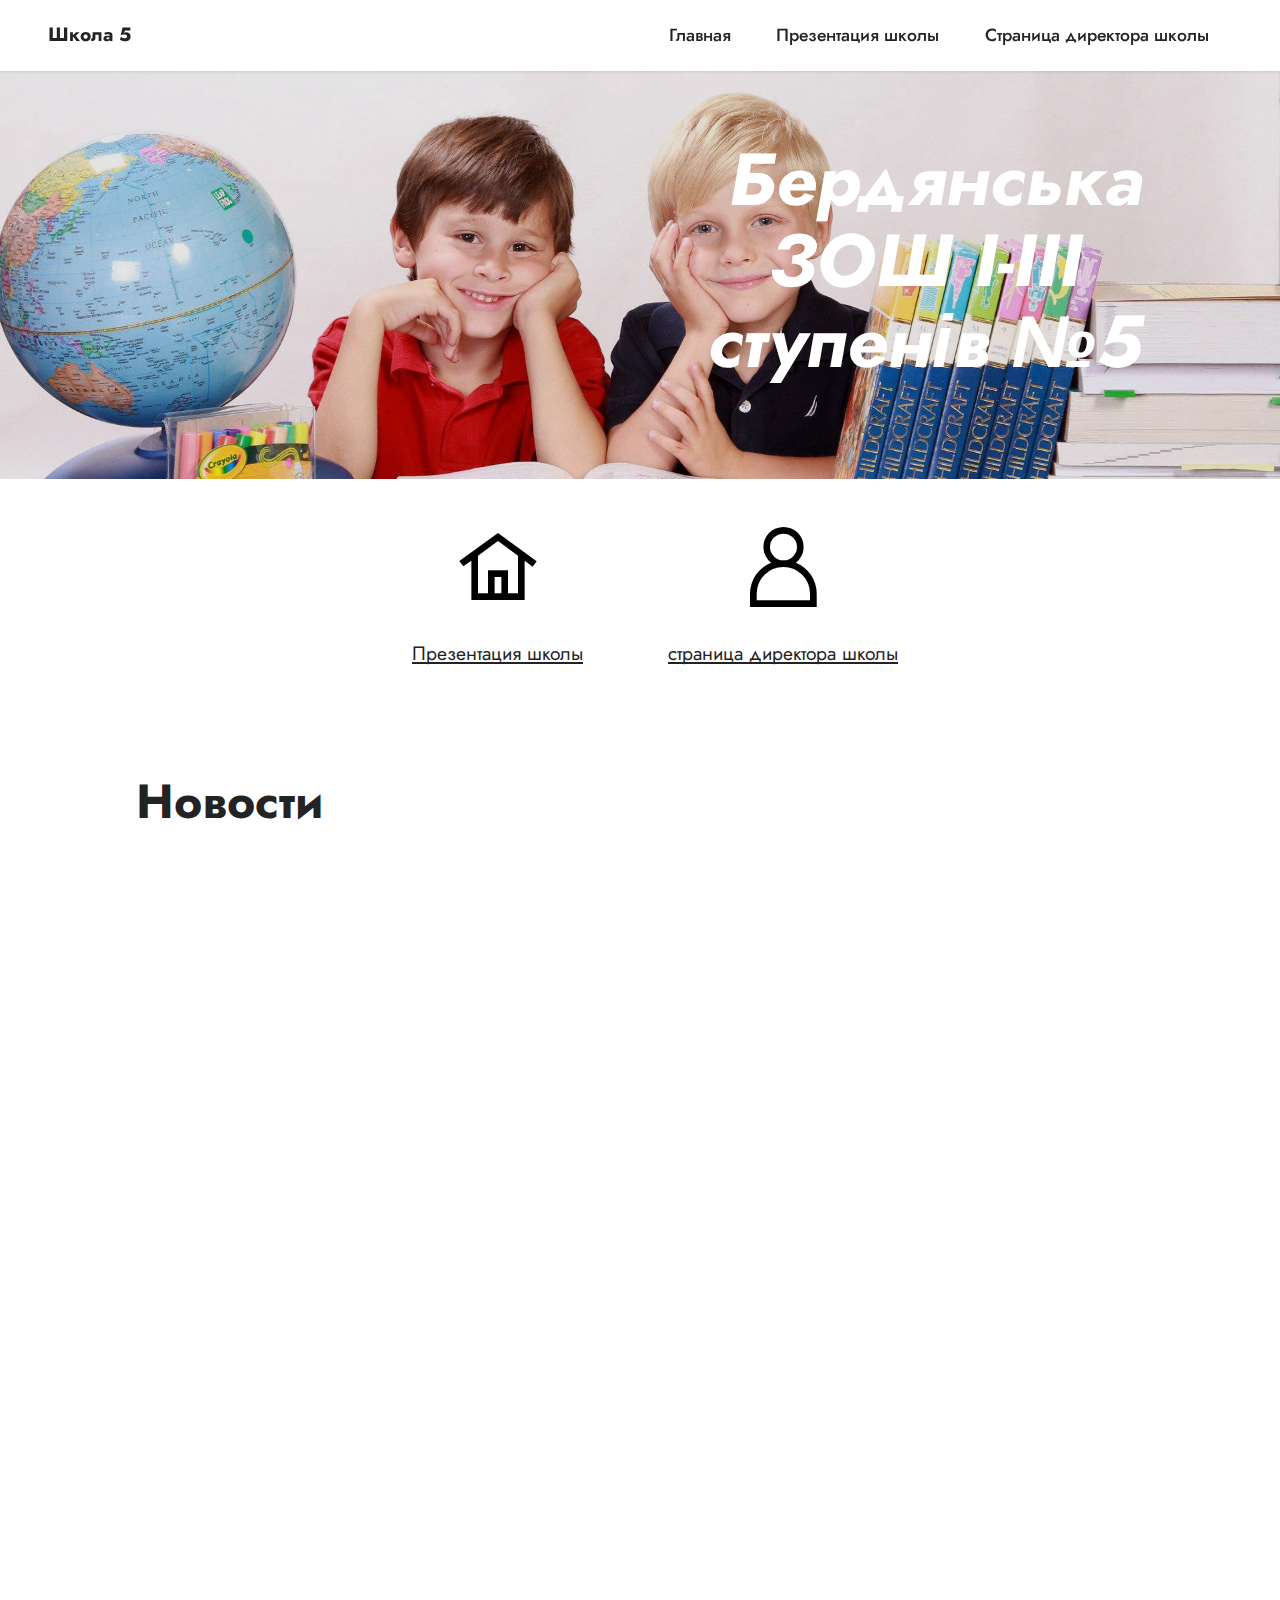
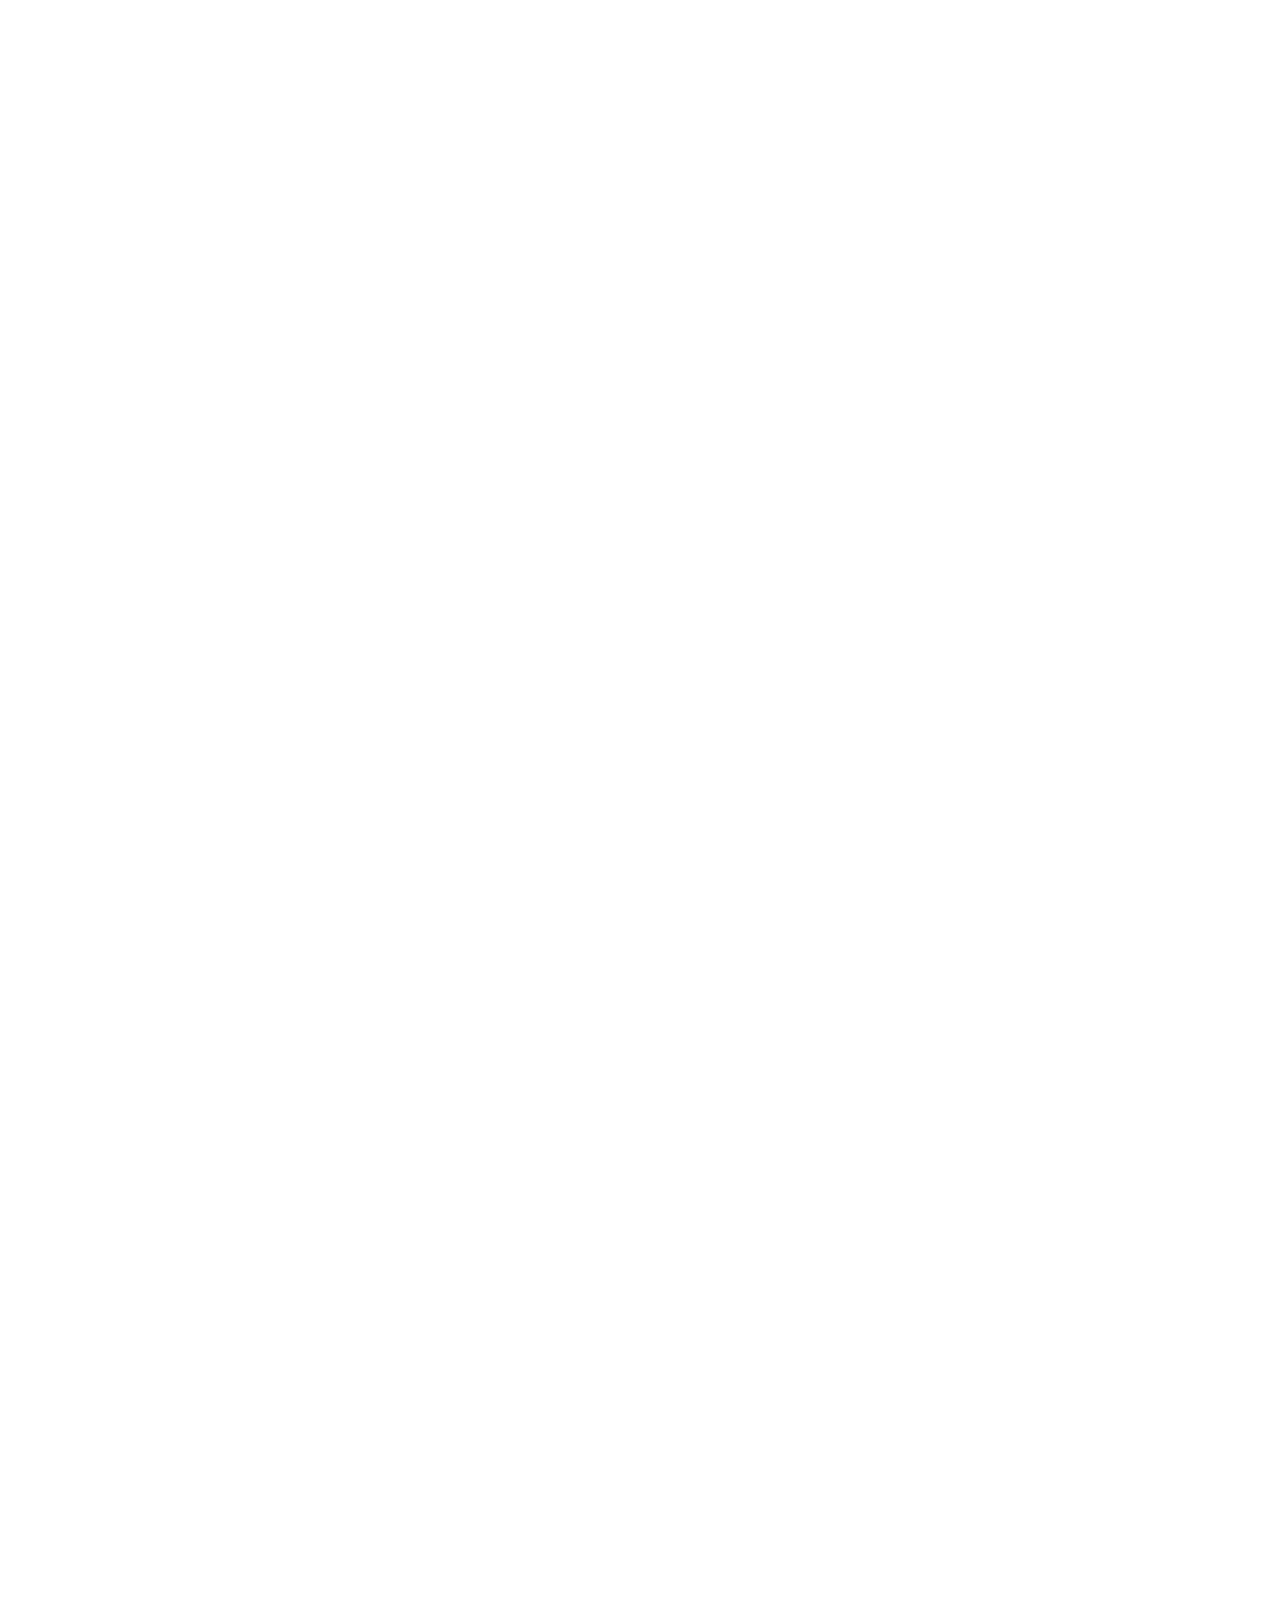
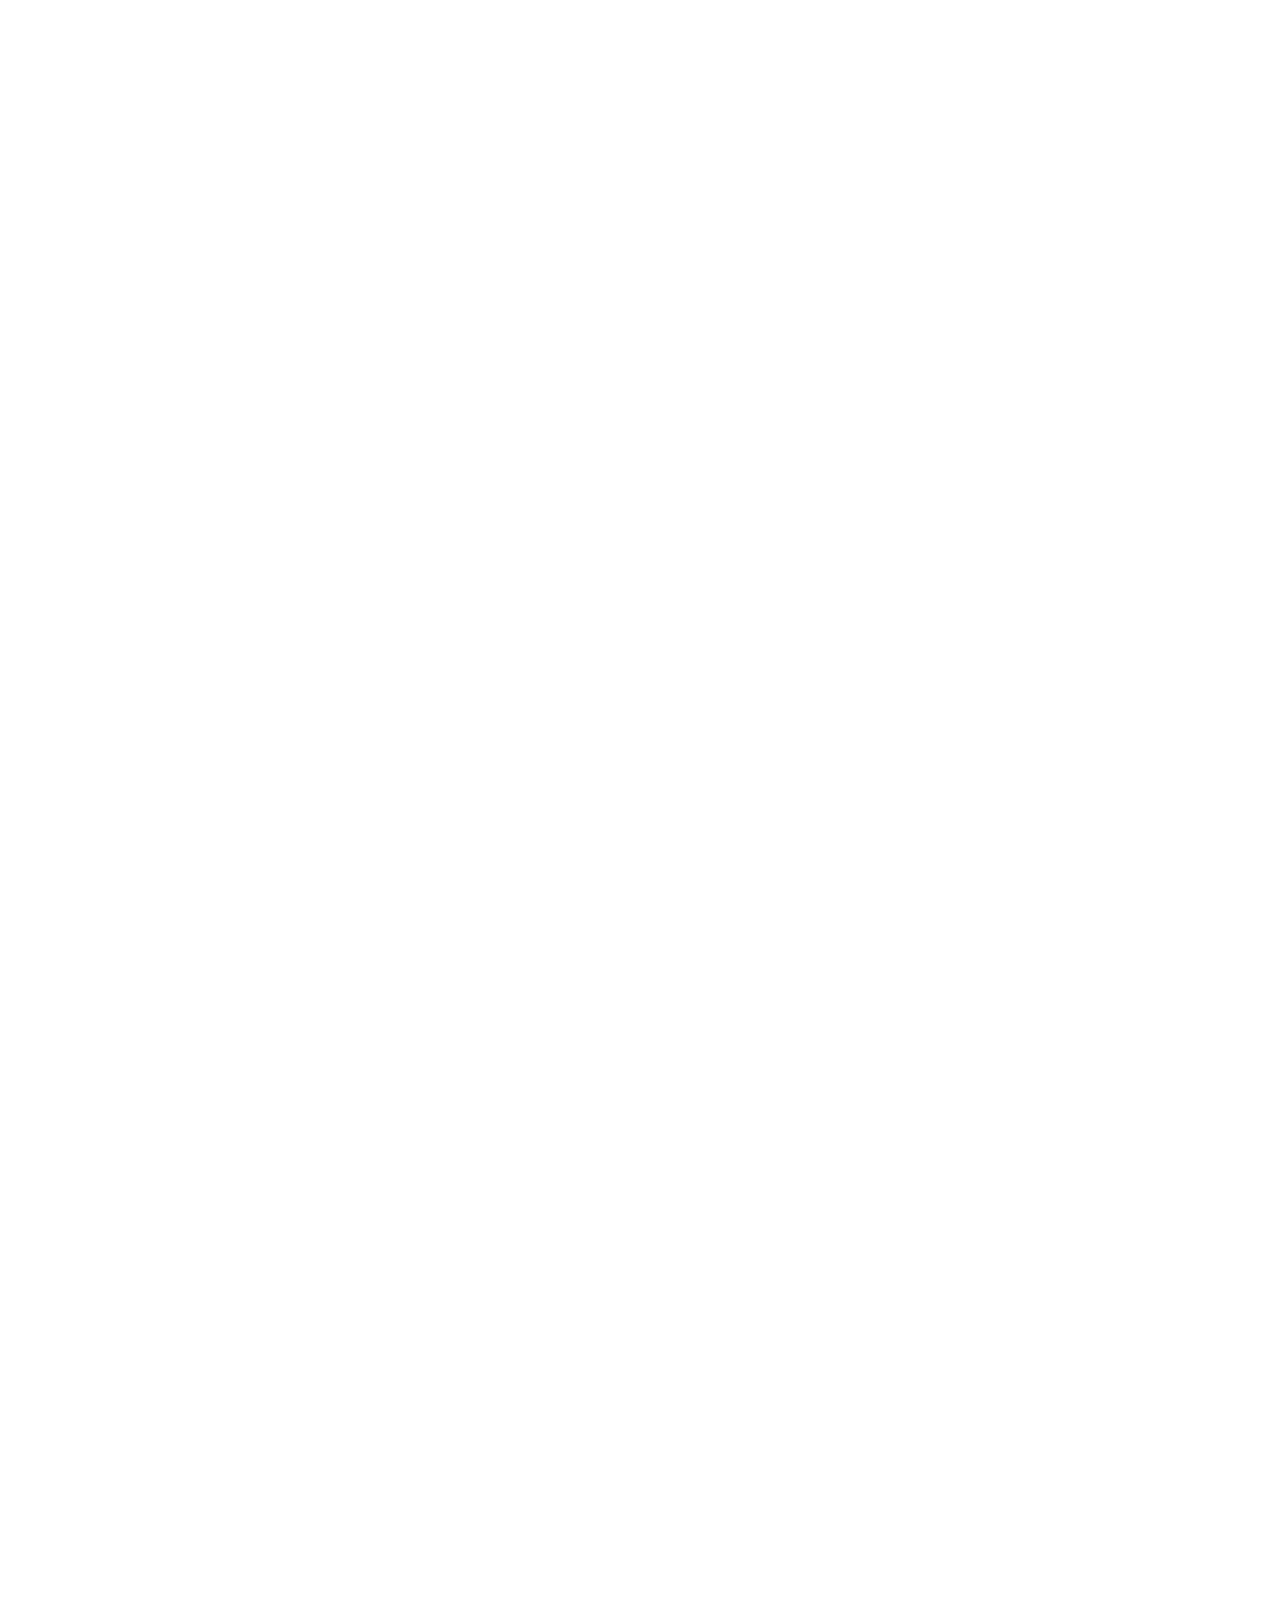
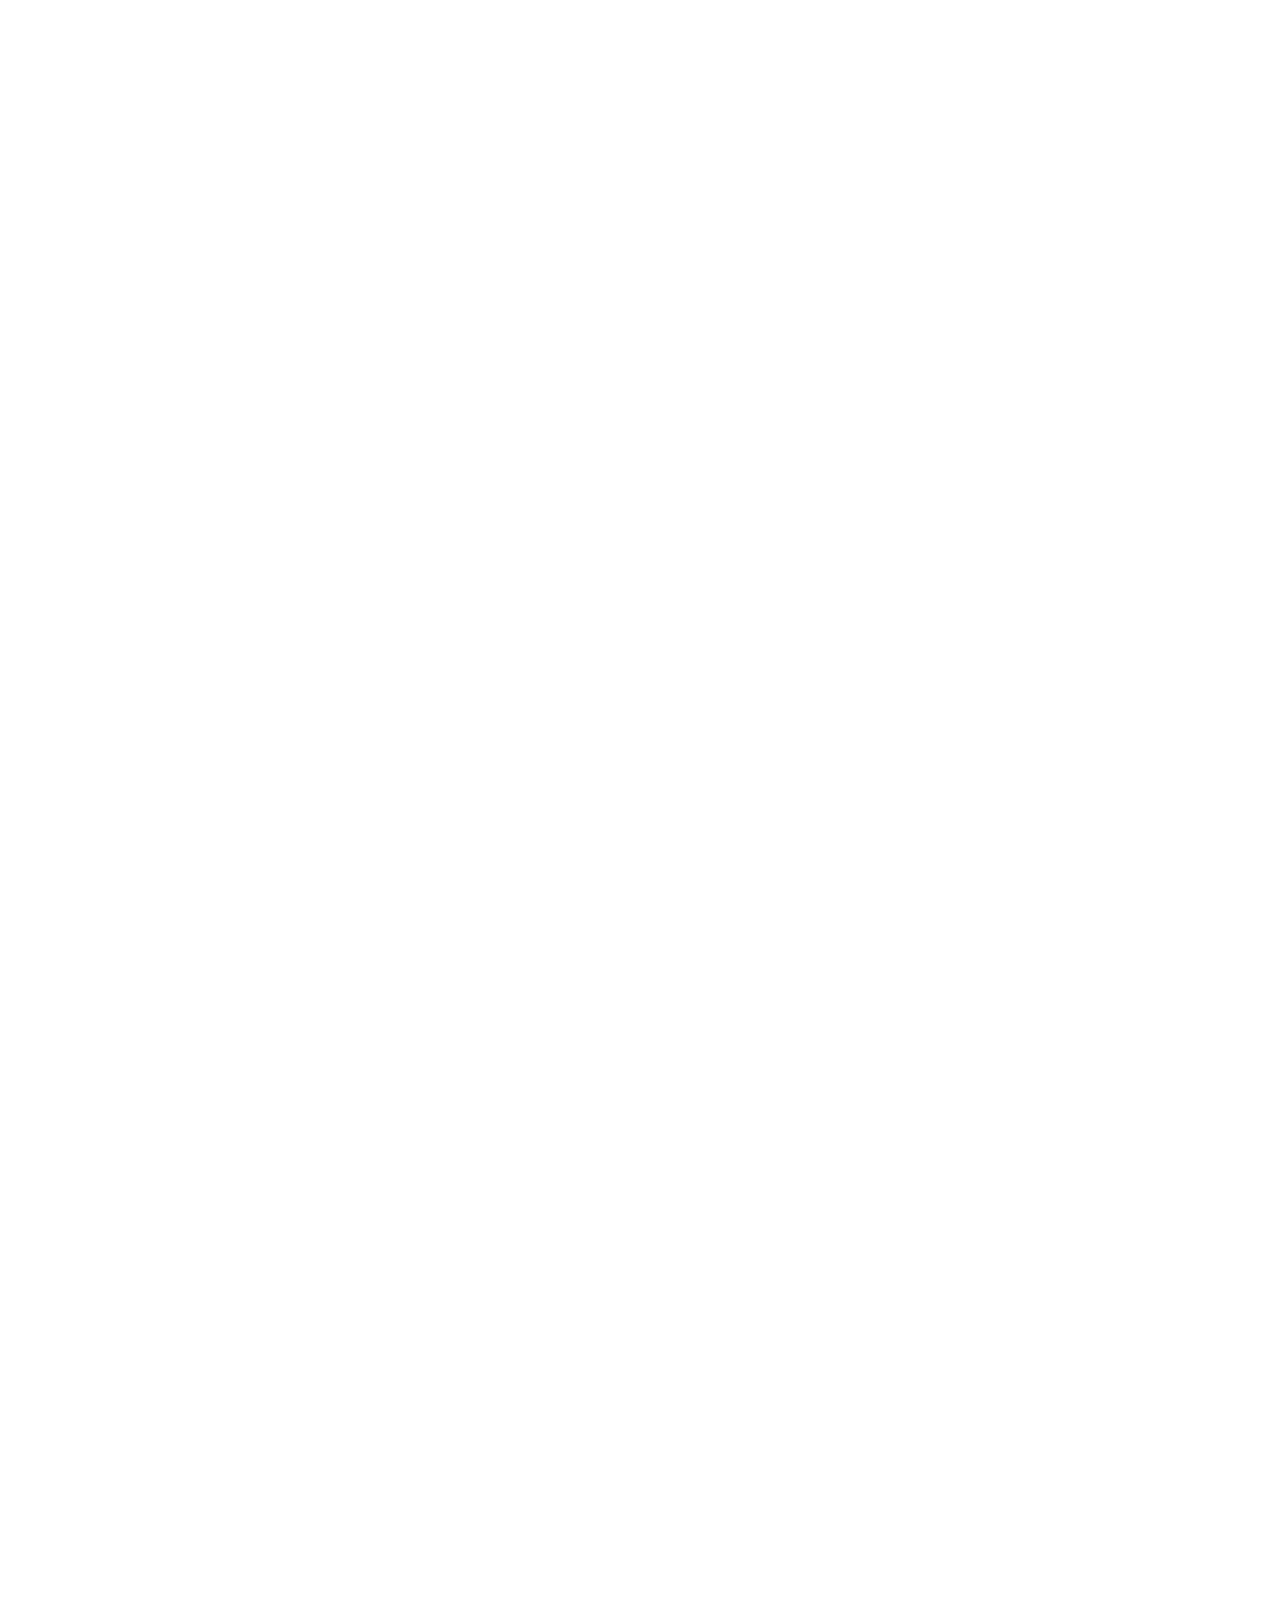
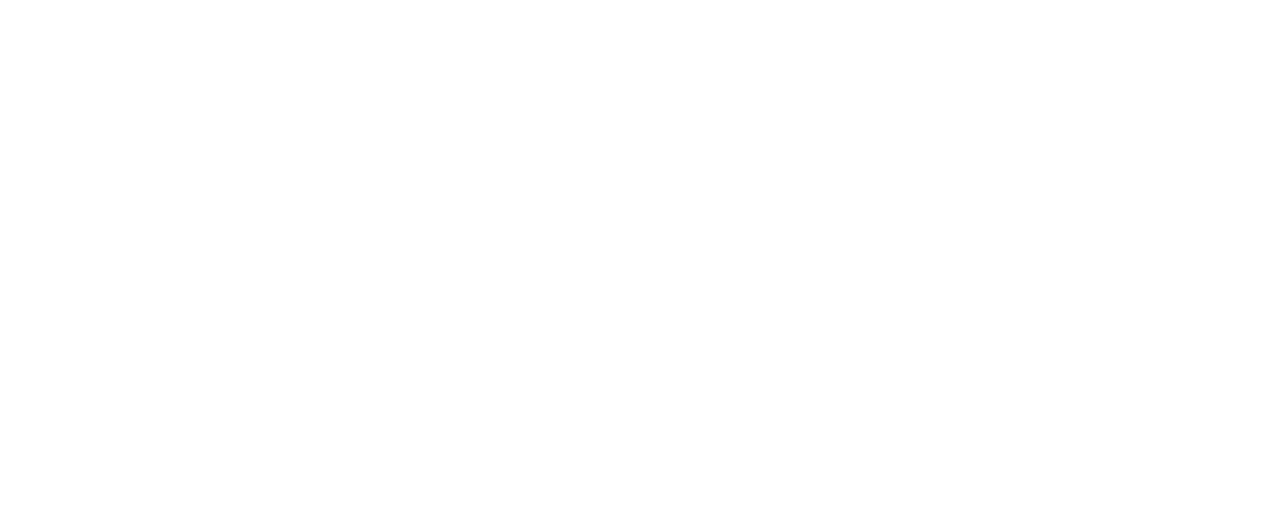
==== commit c1b551b1: "Add files via upload" ====
--- a/index.html
+++ b/index.html
@@ -6,7 +6,7 @@
   <meta http-equiv="X-UA-Compatible" content="IE=edge">
   <meta name="generator" content="Mobirise v5.3.10, mobirise.com">
   <meta name="viewport" content="width=device-width, initial-scale=1, minimum-scale=1">
-  <link rel="shortcut icon" href="assets/images/logo.png" type="image/x-icon">
+  <link rel="shortcut icon" href="assets/images/viber-2021-05-04-12-17-27-605-128x76-1.png" type="image/x-icon">
   <meta name="description" content="">
   
   
@@ -16,6 +16,7 @@
   <link rel="stylesheet" href="assets/bootstrap/css/bootstrap.min.css">
   <link rel="stylesheet" href="assets/bootstrap/css/bootstrap-grid.min.css">
   <link rel="stylesheet" href="assets/bootstrap/css/bootstrap-reboot.min.css">
+  <link rel="stylesheet" href="assets/animatecss/animate.css">
   <link rel="stylesheet" href="assets/dropdown/css/style.css">
   <link rel="stylesheet" href="assets/socicon/css/styles.css">
   <link rel="stylesheet" href="assets/theme/css/style.css">
@@ -352,7 +353,7 @@
                 <p class="mbr-text mbr-fonts-style mb-4 display-7"></p>
             </div>
             <div class="col-12 col-md-6">
-                <div class="google-map"><iframe frameborder="0" style="border:0" src="https://www.google.com/maps/embed/v1/place?key=AIzaSyCZI5F_k6S1k46ujh0SNrapM89f7mJxd30&amp;q=вулиця Руденка, 15, Бердянськ, Запорізька область, 71100" allowfullscreen=""></iframe></div>
+                <div class="google-map"><iframe frameborder="0" style="border:0" src="https://www.google.com/maps/embed/v1/place?key=AIzaSyCt1265A4qvZy9HKUeA8J15AOC4SrCyZe4&amp;q=вулиця Руденка, 15, Бердянськ, Запорізька область, 71100" allowfullscreen=""></iframe></div>
             </div>
             <div class="col-md-6">
                 <div class="social-list align-left">
@@ -384,8 +385,10 @@
             </div>
         </div>
     </div>
-</section><section style="background-color: #fff; font-family: -apple-system, BlinkMacSystemFont, 'Segoe UI', 'Roboto', 'Helvetica Neue', Arial, sans-serif; color:#aaa; font-size:12px; padding: 0; align-items: center; display: flex;"><a href="https://mobirise.site/i" style="flex: 1 1; height: 3rem; padding-left: 1rem;"></a><p style="flex: 0 0 auto; margin:0; padding-right:1rem;"><a href="https://mobirise.site/d" style="color:#aaa;">This web page</a> was created with Mobirise</p></section><script src="assets/web/assets/jquery/jquery.min.js"></script>  <script src="assets/popper/popper.min.js"></script>  <script src="assets/tether/tether.min.js"></script>  <script src="assets/bootstrap/js/bootstrap.min.js"></script>  <script src="assets/smoothscroll/smooth-scroll.js"></script>  <script src="assets/dropdown/js/nav-dropdown.js"></script>  <script src="assets/dropdown/js/navbar-dropdown.js"></script>  <script src="assets/touchswipe/jquery.touch-swipe.min.js"></script>  <script src="assets/playervimeo/vimeo_player.js"></script>  <script src="assets/theme/js/script.js"></script>  
-  
-  
-</body>
+</section><section style="background-color: #fff; font-family: -apple-system, BlinkMacSystemFont, 'Segoe UI', 'Roboto', 'Helvetica Neue', Arial, sans-serif; color:#aaa; font-size:12px; padding: 0; align-items: center; display: flex;"><a href="https://mobirise.site/f" style="flex: 1 1; height: 3rem; padding-left: 1rem;"></a><p style="flex: 0 0 auto; margin:0; padding-right:1rem;"><a href="https://mobirise.site/c" style="color:#aaa;">This</a> website was created with Mobirise</p></section><script src="assets/web/assets/jquery/jquery.min.js"></script>  <script src="assets/popper/popper.min.js"></script>  <script src="assets/tether/tether.min.js"></script>  <script src="assets/bootstrap/js/bootstrap.min.js"></script>  <script src="assets/smoothscroll/smooth-scroll.js"></script>  <script src="assets/viewportchecker/jquery.viewportchecker.js"></script>  <script src="assets/dropdown/js/nav-dropdown.js"></script>  <script src="assets/dropdown/js/navbar-dropdown.js"></script>  <script src="assets/touchswipe/jquery.touch-swipe.min.js"></script>  <script src="assets/playervimeo/vimeo_player.js"></script>  <script src="assets/theme/js/script.js"></script>  
+  
+  
+ <div id="scrollToTop" class="scrollToTop mbr-arrow-up"><a style="text-align: center;"><i class="mbr-arrow-up-icon mbr-arrow-up-icon-cm cm-icon cm-icon-smallarrow-up"></i></a></div>
+    <input name="animation" type="hidden">
+  </body>
 </html>--- a/assets/mobirise/css/mbr-additional.css
+++ b/assets/mobirise/css/mbr-additional.css
@@ -1,3 +1,6 @@
+.btn {
+  border-width: 2px;
+}
 body {
   font-family: Jost;
 }
@@ -96,7 +99,7 @@
   border-radius: 4px;
 }
 .bg-primary {
-  background-color: #6592e6 !important;
+  background-color: #ffffff !important;
 }
 .bg-success {
   background-color: #40b0bf !important;
@@ -112,25 +115,25 @@
 }
 .btn-primary,
 .btn-primary:active {
-  background-color: #6592e6 !important;
-  border-color: #6592e6 !important;
-  color: #ffffff !important;
+  background-color: #ffffff !important;
+  border-color: #ffffff !important;
+  color: #808080 !important;
   box-shadow: 0 2px 2px 0 rgba(0, 0, 0, 0.2);
 }
 .btn-primary:hover,
 .btn-primary:focus,
 .btn-primary.focus,
 .btn-primary.active {
-  color: #ffffff !important;
-  background-color: #2260d2 !important;
-  border-color: #2260d2 !important;
+  color: #545454 !important;
+  background-color: #d4d4d4 !important;
+  border-color: #d4d4d4 !important;
   box-shadow: 0 2px 5px 0 rgba(0, 0, 0, 0.2);
 }
 .btn-primary.disabled,
 .btn-primary:disabled {
-  color: #ffffff !important;
-  background-color: #2260d2 !important;
-  border-color: #2260d2 !important;
+  color: #808080 !important;
+  background-color: #d4d4d4 !important;
+  border-color: #d4d4d4 !important;
 }
 .btn-secondary,
 .btn-secondary:active {
@@ -289,28 +292,28 @@
 .btn-primary-outline,
 .btn-primary-outline:active {
   background-color: transparent !important;
-  border-color: transparent;
-  color: #6592e6;
+  border-color: #ffffff;
+  color: #ffffff;
 }
 .btn-primary-outline:hover,
 .btn-primary-outline:focus,
 .btn-primary-outline.focus,
 .btn-primary-outline.active {
-  color: #2260d2 !important;
+  color: #d4d4d4 !important;
   background-color: transparent!important;
-  border-color: transparent!important;
+  border-color: #d4d4d4 !important;
   box-shadow: none!important;
 }
 .btn-primary-outline.disabled,
 .btn-primary-outline:disabled {
-  color: #ffffff !important;
-  background-color: #6592e6 !important;
-  border-color: #6592e6 !important;
+  color: #808080 !important;
+  background-color: #ffffff !important;
+  border-color: #ffffff !important;
 }
 .btn-secondary-outline,
 .btn-secondary-outline:active {
   background-color: transparent !important;
-  border-color: transparent;
+  border-color: #ff6666;
   color: #ff6666;
 }
 .btn-secondary-outline:hover,
@@ -319,7 +322,7 @@
 .btn-secondary-outline.active {
   color: #ff0f0f !important;
   background-color: transparent!important;
-  border-color: transparent!important;
+  border-color: #ff0f0f !important;
   box-shadow: none!important;
 }
 .btn-secondary-outline.disabled,
@@ -331,7 +334,7 @@
 .btn-info-outline,
 .btn-info-outline:active {
   background-color: transparent !important;
-  border-color: transparent;
+  border-color: #47b5ed;
   color: #47b5ed;
 }
 .btn-info-outline:hover,
@@ -340,7 +343,7 @@
 .btn-info-outline.active {
   color: #148cca !important;
   background-color: transparent!important;
-  border-color: transparent!important;
+  border-color: #148cca !important;
   box-shadow: none!important;
 }
 .btn-info-outline.disabled,
@@ -352,7 +355,7 @@
 .btn-success-outline,
 .btn-success-outline:active {
   background-color: transparent !important;
-  border-color: transparent;
+  border-color: #40b0bf;
   color: #40b0bf;
 }
 .btn-success-outline:hover,
@@ -361,7 +364,7 @@
 .btn-success-outline.active {
   color: #2a747e !important;
   background-color: transparent!important;
-  border-color: transparent!important;
+  border-color: #2a747e !important;
   box-shadow: none!important;
 }
 .btn-success-outline.disabled,
@@ -373,7 +376,7 @@
 .btn-warning-outline,
 .btn-warning-outline:active {
   background-color: transparent !important;
-  border-color: transparent;
+  border-color: #ffe161;
   color: #ffe161;
 }
 .btn-warning-outline:hover,
@@ -382,7 +385,7 @@
 .btn-warning-outline.active {
   color: #ffd10a !important;
   background-color: transparent!important;
-  border-color: transparent!important;
+  border-color: #ffd10a !important;
   box-shadow: none!important;
 }
 .btn-warning-outline.disabled,
@@ -394,7 +397,7 @@
 .btn-danger-outline,
 .btn-danger-outline:active {
   background-color: transparent !important;
-  border-color: transparent;
+  border-color: #ff9966;
   color: #ff9966;
 }
 .btn-danger-outline:hover,
@@ -403,7 +406,7 @@
 .btn-danger-outline.active {
   color: #ff5f0f !important;
   background-color: transparent!important;
-  border-color: transparent!important;
+  border-color: #ff5f0f !important;
   box-shadow: none!important;
 }
 .btn-danger-outline.disabled,
@@ -415,7 +418,7 @@
 .btn-black-outline,
 .btn-black-outline:active {
   background-color: transparent !important;
-  border-color: transparent;
+  border-color: #232323;
   color: #232323;
 }
 .btn-black-outline:hover,
@@ -424,7 +427,7 @@
 .btn-black-outline.active {
   color: #000000 !important;
   background-color: transparent!important;
-  border-color: transparent!important;
+  border-color: #000000 !important;
   box-shadow: none!important;
 }
 .btn-black-outline.disabled,
@@ -436,7 +439,7 @@
 .btn-white-outline,
 .btn-white-outline:active {
   background-color: transparent !important;
-  border-color: transparent;
+  border-color: #fafafa;
   color: #fafafa;
 }
 .btn-white-outline:hover,
@@ -445,7 +448,7 @@
 .btn-white-outline.active {
   color: #cfcfcf !important;
   background-color: transparent!important;
-  border-color: transparent!important;
+  border-color: #cfcfcf !important;
   box-shadow: none!important;
 }
 .btn-white-outline.disabled,
@@ -455,7 +458,7 @@
   border-color: #fafafa !important;
 }
 .text-primary {
-  color: #6592e6 !important;
+  color: #ffffff !important;
 }
 .text-secondary {
   color: #ff6666 !important;
@@ -481,7 +484,7 @@
 a.text-primary:hover,
 a.text-primary:focus,
 a.text-primary.active {
-  color: #205ac5 !important;
+  color: #cccccc !important;
 }
 a.text-secondary:hover,
 a.text-secondary:focus,
@@ -519,20 +522,15 @@
   color: #000000 !important;
 }
 a[class*="text-"]:not(.nav-link):not(.dropdown-item):not([role]):not(.navbar-caption) {
+  transition: 0.2s;
   position: relative;
-  background-image: transparent;
+  background-image: linear-gradient(currentColor 50%, currentColor 50%);
   background-size: 10000px 2px;
   background-repeat: no-repeat;
-  background-position: 0px 1.2em;
-  background-position: -10000px 1.2em;
-}
-a[class*="text-"]:not(.nav-link):not(.dropdown-item):not([role]):not(.navbar-caption):hover {
-  transition: background-position 2s ease-in-out;
-  background-image: linear-gradient(currentColor 50%, currentColor 50%);
-  background-position: 0px 1.2em;
+  background-position: 0 1.2em;
 }
 .nav-tabs .nav-link.active {
-  color: #6592e6;
+  color: #ffffff;
 }
 .nav-tabs .nav-link:not(.active) {
   color: #232323;
@@ -549,17 +547,26 @@
 .alert-danger {
   background-color: #ff9966;
 }
+.mbr-section-btn a.btn:not(.btn-form) {
+  border-radius: 100px;
+}
+.mbr-gallery-filter li a {
+  border-radius: 100px !important;
+}
 .mbr-gallery-filter li.active .btn {
-  background-color: #6592e6;
-  border-color: #6592e6;
-  color: #ffffff;
+  background-color: #ffffff;
+  border-color: #ffffff;
+  color: #8c8c8c;
 }
 .mbr-gallery-filter li.active .btn:focus {
   box-shadow: none;
 }
+.nav-tabs .nav-link {
+  border-radius: 100px !important;
+}
 a,
 a:hover {
-  color: #6592e6;
+  color: #ffffff;
 }
 .mbr-plan-header.bg-primary .mbr-plan-subtitle,
 .mbr-plan-header.bg-primary .mbr-plan-price-desc {
@@ -582,8 +589,8 @@
   color: #ffffff;
 }
 /* Scroll to top button*/
-.scrollToTop_wraper {
-  display: none;
+#scrollToTop a {
+  border-radius: 100px;
 }
 .form-control {
   font-family: 'Jost', sans-serif;
@@ -597,7 +604,7 @@
 .form-control:hover,
 .form-control:focus {
   box-shadow: rgba(0, 0, 0, 0.07) 0px 1px 1px 0px, rgba(0, 0, 0, 0.07) 0px 1px 3px 0px, rgba(0, 0, 0, 0.03) 0px 0px 0px 1px;
-  border-color: #6592e6 !important;
+  border-color: #ffffff !important;
 }
 .form-control:-webkit-input-placeholder {
   font-family: 'Jost', sans-serif;
@@ -609,19 +616,32 @@
   font-size: 1.375rem;
 }
 blockquote {
-  border-color: #6592e6;
+  border-color: #ffffff;
 }
 /* Forms */
+.mbr-form .input-group-btn a.btn {
+  border-radius: 100px !important;
+}
+.mbr-form .input-group-btn a.btn:hover {
+  box-shadow: 0 10px 40px 0 rgba(0, 0, 0, 0.2);
+}
+.mbr-form .input-group-btn button[type="submit"] {
+  border-radius: 100px !important;
+  padding: 1rem 3rem;
+}
+.mbr-form .input-group-btn button[type="submit"]:hover {
+  box-shadow: 0 10px 40px 0 rgba(0, 0, 0, 0.2);
+}
 .jq-selectbox li:hover,
 .jq-selectbox li.selected {
-  background-color: #6592e6;
-  color: #ffffff;
+  background-color: #ffffff;
+  color: #000000;
 }
 .jq-number__spin {
   transition: 0.25s ease;
 }
 .jq-number__spin:hover {
-  border-color: #6592e6;
+  border-color: #ffffff;
 }
 .jq-selectbox .jq-selectbox__trigger-arrow,
 .jq-number__spin.minus:after,
@@ -633,14 +653,14 @@
 .jq-selectbox:hover .jq-selectbox__trigger-arrow,
 .jq-number__spin.minus:hover:after,
 .jq-number__spin.plus:hover:after {
-  border-top-color: #6592e6;
-  border-bottom-color: #6592e6;
+  border-top-color: #ffffff;
+  border-bottom-color: #ffffff;
 }
 .xdsoft_datetimepicker .xdsoft_calendar td.xdsoft_default,
 .xdsoft_datetimepicker .xdsoft_calendar td.xdsoft_current,
 .xdsoft_datetimepicker .xdsoft_timepicker .xdsoft_time_box > div > div.xdsoft_current {
-  color: #ffffff !important;
-  background-color: #6592e6 !important;
+  color: #000000 !important;
+  background-color: #ffffff !important;
   box-shadow: none !important;
 }
 .xdsoft_datetimepicker .xdsoft_calendar td:hover,
@@ -671,7 +691,7 @@
   top: 50%;
   left: 50%;
   transform: translateX(-50%) translateY(-50%);
-  background-image: url("data:image/svg+xml;charset=UTF-8,%3csvg width='32' height='32' viewBox='0 0 64 64' xmlns='http://www.w3.org/2000/svg' stroke='%236592e6' %3e%3cg fill='none' fill-rule='evenodd'%3e%3cg transform='translate(16 16)' stroke-width='2'%3e%3ccircle stroke-opacity='.5' cx='16' cy='16' r='16'/%3e%3cpath d='M32 16c0-9.94-8.06-16-16-16'%3e%3canimateTransform attributeName='transform' type='rotate' from='0 16 16' to='360 16 16' dur='1s' repeatCount='indefinite'/%3e%3c/path%3e%3c/g%3e%3c/g%3e%3c/svg%3e");
+  background-image: url("data:image/svg+xml;charset=UTF-8,%3csvg width='32' height='32' viewBox='0 0 64 64' xmlns='http://www.w3.org/2000/svg' stroke='%23ffffff' %3e%3cg fill='none' fill-rule='evenodd'%3e%3cg transform='translate(16 16)' stroke-width='2'%3e%3ccircle stroke-opacity='.5' cx='16' cy='16' r='16'/%3e%3cpath d='M32 16c0-9.94-8.06-16-16-16'%3e%3canimateTransform attributeName='transform' type='rotate' from='0 16 16' to='360 16 16' dur='1s' repeatCount='indefinite'/%3e%3c/path%3e%3c/g%3e%3c/g%3e%3c/svg%3e");
 }
 section.lazy-placeholder:after {
   opacity: 0.5;
@@ -718,7 +738,7 @@
 }
 .cid-sFhNFIQpeL .dropdown-item:hover,
 .cid-sFhNFIQpeL .dropdown-item:focus {
-  background: #6592e6 !important;
+  background: #ffffff !important;
   color: white !important;
 }
 .cid-sFhNFIQpeL .dropdown-item:first-child {
@@ -1386,7 +1406,7 @@
 }
 .cid-sFhNFIQpeL .dropdown-item:hover,
 .cid-sFhNFIQpeL .dropdown-item:focus {
-  background: #6592e6 !important;
+  background: #ffffff !important;
   color: white !important;
 }
 .cid-sFhNFIQpeL .dropdown-item:first-child {
@@ -1893,7 +1913,7 @@
 }
 .cid-sFhNFIQpeL .dropdown-item:hover,
 .cid-sFhNFIQpeL .dropdown-item:focus {
-  background: #6592e6 !important;
+  background: #ffffff !important;
   color: white !important;
 }
 .cid-sFhNFIQpeL .dropdown-item:first-child {
--- a/assets/mobirise/css/mbr-additional.css
+++ b/assets/mobirise/css/mbr-additional.css
@@ -1,3 +1,6 @@
+.btn {
+  border-width: 2px;
+}
 body {
   font-family: Jost;
 }
@@ -96,7 +99,7 @@
   border-radius: 4px;
 }
 .bg-primary {
-  background-color: #6592e6 !important;
+  background-color: #ffffff !important;
 }
 .bg-success {
   background-color: #40b0bf !important;
@@ -112,25 +115,25 @@
 }
 .btn-primary,
 .btn-primary:active {
-  background-color: #6592e6 !important;
-  border-color: #6592e6 !important;
-  color: #ffffff !important;
+  background-color: #ffffff !important;
+  border-color: #ffffff !important;
+  color: #808080 !important;
   box-shadow: 0 2px 2px 0 rgba(0, 0, 0, 0.2);
 }
 .btn-primary:hover,
 .btn-primary:focus,
 .btn-primary.focus,
 .btn-primary.active {
-  color: #ffffff !important;
-  background-color: #2260d2 !important;
-  border-color: #2260d2 !important;
+  color: #545454 !important;
+  background-color: #d4d4d4 !important;
+  border-color: #d4d4d4 !important;
   box-shadow: 0 2px 5px 0 rgba(0, 0, 0, 0.2);
 }
 .btn-primary.disabled,
 .btn-primary:disabled {
-  color: #ffffff !important;
-  background-color: #2260d2 !important;
-  border-color: #2260d2 !important;
+  color: #808080 !important;
+  background-color: #d4d4d4 !important;
+  border-color: #d4d4d4 !important;
 }
 .btn-secondary,
 .btn-secondary:active {
@@ -289,28 +292,28 @@
 .btn-primary-outline,
 .btn-primary-outline:active {
   background-color: transparent !important;
-  border-color: transparent;
-  color: #6592e6;
+  border-color: #ffffff;
+  color: #ffffff;
 }
 .btn-primary-outline:hover,
 .btn-primary-outline:focus,
 .btn-primary-outline.focus,
 .btn-primary-outline.active {
-  color: #2260d2 !important;
+  color: #d4d4d4 !important;
   background-color: transparent!important;
-  border-color: transparent!important;
+  border-color: #d4d4d4 !important;
   box-shadow: none!important;
 }
 .btn-primary-outline.disabled,
 .btn-primary-outline:disabled {
-  color: #ffffff !important;
-  background-color: #6592e6 !important;
-  border-color: #6592e6 !important;
+  color: #808080 !important;
+  background-color: #ffffff !important;
+  border-color: #ffffff !important;
 }
 .btn-secondary-outline,
 .btn-secondary-outline:active {
   background-color: transparent !important;
-  border-color: transparent;
+  border-color: #ff6666;
   color: #ff6666;
 }
 .btn-secondary-outline:hover,
@@ -319,7 +322,7 @@
 .btn-secondary-outline.active {
   color: #ff0f0f !important;
   background-color: transparent!important;
-  border-color: transparent!important;
+  border-color: #ff0f0f !important;
   box-shadow: none!important;
 }
 .btn-secondary-outline.disabled,
@@ -331,7 +334,7 @@
 .btn-info-outline,
 .btn-info-outline:active {
   background-color: transparent !important;
-  border-color: transparent;
+  border-color: #47b5ed;
   color: #47b5ed;
 }
 .btn-info-outline:hover,
@@ -340,7 +343,7 @@
 .btn-info-outline.active {
   color: #148cca !important;
   background-color: transparent!important;
-  border-color: transparent!important;
+  border-color: #148cca !important;
   box-shadow: none!important;
 }
 .btn-info-outline.disabled,
@@ -352,7 +355,7 @@
 .btn-success-outline,
 .btn-success-outline:active {
   background-color: transparent !important;
-  border-color: transparent;
+  border-color: #40b0bf;
   color: #40b0bf;
 }
 .btn-success-outline:hover,
@@ -361,7 +364,7 @@
 .btn-success-outline.active {
   color: #2a747e !important;
   background-color: transparent!important;
-  border-color: transparent!important;
+  border-color: #2a747e !important;
   box-shadow: none!important;
 }
 .btn-success-outline.disabled,
@@ -373,7 +376,7 @@
 .btn-warning-outline,
 .btn-warning-outline:active {
   background-color: transparent !important;
-  border-color: transparent;
+  border-color: #ffe161;
   color: #ffe161;
 }
 .btn-warning-outline:hover,
@@ -382,7 +385,7 @@
 .btn-warning-outline.active {
   color: #ffd10a !important;
   background-color: transparent!important;
-  border-color: transparent!important;
+  border-color: #ffd10a !important;
   box-shadow: none!important;
 }
 .btn-warning-outline.disabled,
@@ -394,7 +397,7 @@
 .btn-danger-outline,
 .btn-danger-outline:active {
   background-color: transparent !important;
-  border-color: transparent;
+  border-color: #ff9966;
   color: #ff9966;
 }
 .btn-danger-outline:hover,
@@ -403,7 +406,7 @@
 .btn-danger-outline.active {
   color: #ff5f0f !important;
   background-color: transparent!important;
-  border-color: transparent!important;
+  border-color: #ff5f0f !important;
   box-shadow: none!important;
 }
 .btn-danger-outline.disabled,
@@ -415,7 +418,7 @@
 .btn-black-outline,
 .btn-black-outline:active {
   background-color: transparent !important;
-  border-color: transparent;
+  border-color: #232323;
   color: #232323;
 }
 .btn-black-outline:hover,
@@ -424,7 +427,7 @@
 .btn-black-outline.active {
   color: #000000 !important;
   background-color: transparent!important;
-  border-color: transparent!important;
+  border-color: #000000 !important;
   box-shadow: none!important;
 }
 .btn-black-outline.disabled,
@@ -436,7 +439,7 @@
 .btn-white-outline,
 .btn-white-outline:active {
   background-color: transparent !important;
-  border-color: transparent;
+  border-color: #fafafa;
   color: #fafafa;
 }
 .btn-white-outline:hover,
@@ -445,7 +448,7 @@
 .btn-white-outline.active {
   color: #cfcfcf !important;
   background-color: transparent!important;
-  border-color: transparent!important;
+  border-color: #cfcfcf !important;
   box-shadow: none!important;
 }
 .btn-white-outline.disabled,
@@ -455,7 +458,7 @@
   border-color: #fafafa !important;
 }
 .text-primary {
-  color: #6592e6 !important;
+  color: #ffffff !important;
 }
 .text-secondary {
   color: #ff6666 !important;
@@ -481,7 +484,7 @@
 a.text-primary:hover,
 a.text-primary:focus,
 a.text-primary.active {
-  color: #205ac5 !important;
+  color: #cccccc !important;
 }
 a.text-secondary:hover,
 a.text-secondary:focus,
@@ -519,20 +522,15 @@
   color: #000000 !important;
 }
 a[class*="text-"]:not(.nav-link):not(.dropdown-item):not([role]):not(.navbar-caption) {
+  transition: 0.2s;
   position: relative;
-  background-image: transparent;
+  background-image: linear-gradient(currentColor 50%, currentColor 50%);
   background-size: 10000px 2px;
   background-repeat: no-repeat;
-  background-position: 0px 1.2em;
-  background-position: -10000px 1.2em;
-}
-a[class*="text-"]:not(.nav-link):not(.dropdown-item):not([role]):not(.navbar-caption):hover {
-  transition: background-position 2s ease-in-out;
-  background-image: linear-gradient(currentColor 50%, currentColor 50%);
-  background-position: 0px 1.2em;
+  background-position: 0 1.2em;
 }
 .nav-tabs .nav-link.active {
-  color: #6592e6;
+  color: #ffffff;
 }
 .nav-tabs .nav-link:not(.active) {
   color: #232323;
@@ -549,17 +547,26 @@
 .alert-danger {
   background-color: #ff9966;
 }
+.mbr-section-btn a.btn:not(.btn-form) {
+  border-radius: 100px;
+}
+.mbr-gallery-filter li a {
+  border-radius: 100px !important;
+}
 .mbr-gallery-filter li.active .btn {
-  background-color: #6592e6;
-  border-color: #6592e6;
-  color: #ffffff;
+  background-color: #ffffff;
+  border-color: #ffffff;
+  color: #8c8c8c;
 }
 .mbr-gallery-filter li.active .btn:focus {
   box-shadow: none;
 }
+.nav-tabs .nav-link {
+  border-radius: 100px !important;
+}
 a,
 a:hover {
-  color: #6592e6;
+  color: #ffffff;
 }
 .mbr-plan-header.bg-primary .mbr-plan-subtitle,
 .mbr-plan-header.bg-primary .mbr-plan-price-desc {
@@ -582,8 +589,8 @@
   color: #ffffff;
 }
 /* Scroll to top button*/
-.scrollToTop_wraper {
-  display: none;
+#scrollToTop a {
+  border-radius: 100px;
 }
 .form-control {
   font-family: 'Jost', sans-serif;
@@ -597,7 +604,7 @@
 .form-control:hover,
 .form-control:focus {
   box-shadow: rgba(0, 0, 0, 0.07) 0px 1px 1px 0px, rgba(0, 0, 0, 0.07) 0px 1px 3px 0px, rgba(0, 0, 0, 0.03) 0px 0px 0px 1px;
-  border-color: #6592e6 !important;
+  border-color: #ffffff !important;
 }
 .form-control:-webkit-input-placeholder {
   font-family: 'Jost', sans-serif;
@@ -609,19 +616,32 @@
   font-size: 1.375rem;
 }
 blockquote {
-  border-color: #6592e6;
+  border-color: #ffffff;
 }
 /* Forms */
+.mbr-form .input-group-btn a.btn {
+  border-radius: 100px !important;
+}
+.mbr-form .input-group-btn a.btn:hover {
+  box-shadow: 0 10px 40px 0 rgba(0, 0, 0, 0.2);
+}
+.mbr-form .input-group-btn button[type="submit"] {
+  border-radius: 100px !important;
+  padding: 1rem 3rem;
+}
+.mbr-form .input-group-btn button[type="submit"]:hover {
+  box-shadow: 0 10px 40px 0 rgba(0, 0, 0, 0.2);
+}
 .jq-selectbox li:hover,
 .jq-selectbox li.selected {
-  background-color: #6592e6;
-  color: #ffffff;
+  background-color: #ffffff;
+  color: #000000;
 }
 .jq-number__spin {
   transition: 0.25s ease;
 }
 .jq-number__spin:hover {
-  border-color: #6592e6;
+  border-color: #ffffff;
 }
 .jq-selectbox .jq-selectbox__trigger-arrow,
 .jq-number__spin.minus:after,
@@ -633,14 +653,14 @@
 .jq-selectbox:hover .jq-selectbox__trigger-arrow,
 .jq-number__spin.minus:hover:after,
 .jq-number__spin.plus:hover:after {
-  border-top-color: #6592e6;
-  border-bottom-color: #6592e6;
+  border-top-color: #ffffff;
+  border-bottom-color: #ffffff;
 }
 .xdsoft_datetimepicker .xdsoft_calendar td.xdsoft_default,
 .xdsoft_datetimepicker .xdsoft_calendar td.xdsoft_current,
 .xdsoft_datetimepicker .xdsoft_timepicker .xdsoft_time_box > div > div.xdsoft_current {
-  color: #ffffff !important;
-  background-color: #6592e6 !important;
+  color: #000000 !important;
+  background-color: #ffffff !important;
   box-shadow: none !important;
 }
 .xdsoft_datetimepicker .xdsoft_calendar td:hover,
@@ -671,7 +691,7 @@
   top: 50%;
   left: 50%;
   transform: translateX(-50%) translateY(-50%);
-  background-image: url("data:image/svg+xml;charset=UTF-8,%3csvg width='32' height='32' viewBox='0 0 64 64' xmlns='http://www.w3.org/2000/svg' stroke='%236592e6' %3e%3cg fill='none' fill-rule='evenodd'%3e%3cg transform='translate(16 16)' stroke-width='2'%3e%3ccircle stroke-opacity='.5' cx='16' cy='16' r='16'/%3e%3cpath d='M32 16c0-9.94-8.06-16-16-16'%3e%3canimateTransform attributeName='transform' type='rotate' from='0 16 16' to='360 16 16' dur='1s' repeatCount='indefinite'/%3e%3c/path%3e%3c/g%3e%3c/g%3e%3c/svg%3e");
+  background-image: url("data:image/svg+xml;charset=UTF-8,%3csvg width='32' height='32' viewBox='0 0 64 64' xmlns='http://www.w3.org/2000/svg' stroke='%23ffffff' %3e%3cg fill='none' fill-rule='evenodd'%3e%3cg transform='translate(16 16)' stroke-width='2'%3e%3ccircle stroke-opacity='.5' cx='16' cy='16' r='16'/%3e%3cpath d='M32 16c0-9.94-8.06-16-16-16'%3e%3canimateTransform attributeName='transform' type='rotate' from='0 16 16' to='360 16 16' dur='1s' repeatCount='indefinite'/%3e%3c/path%3e%3c/g%3e%3c/g%3e%3c/svg%3e");
 }
 section.lazy-placeholder:after {
   opacity: 0.5;
@@ -718,7 +738,7 @@
 }
 .cid-sFhNFIQpeL .dropdown-item:hover,
 .cid-sFhNFIQpeL .dropdown-item:focus {
-  background: #6592e6 !important;
+  background: #ffffff !important;
   color: white !important;
 }
 .cid-sFhNFIQpeL .dropdown-item:first-child {
@@ -1386,7 +1406,7 @@
 }
 .cid-sFhNFIQpeL .dropdown-item:hover,
 .cid-sFhNFIQpeL .dropdown-item:focus {
-  background: #6592e6 !important;
+  background: #ffffff !important;
   color: white !important;
 }
 .cid-sFhNFIQpeL .dropdown-item:first-child {
@@ -1893,7 +1913,7 @@
 }
 .cid-sFhNFIQpeL .dropdown-item:hover,
 .cid-sFhNFIQpeL .dropdown-item:focus {
-  background: #6592e6 !important;
+  background: #ffffff !important;
   color: white !important;
 }
 .cid-sFhNFIQpeL .dropdown-item:first-child {
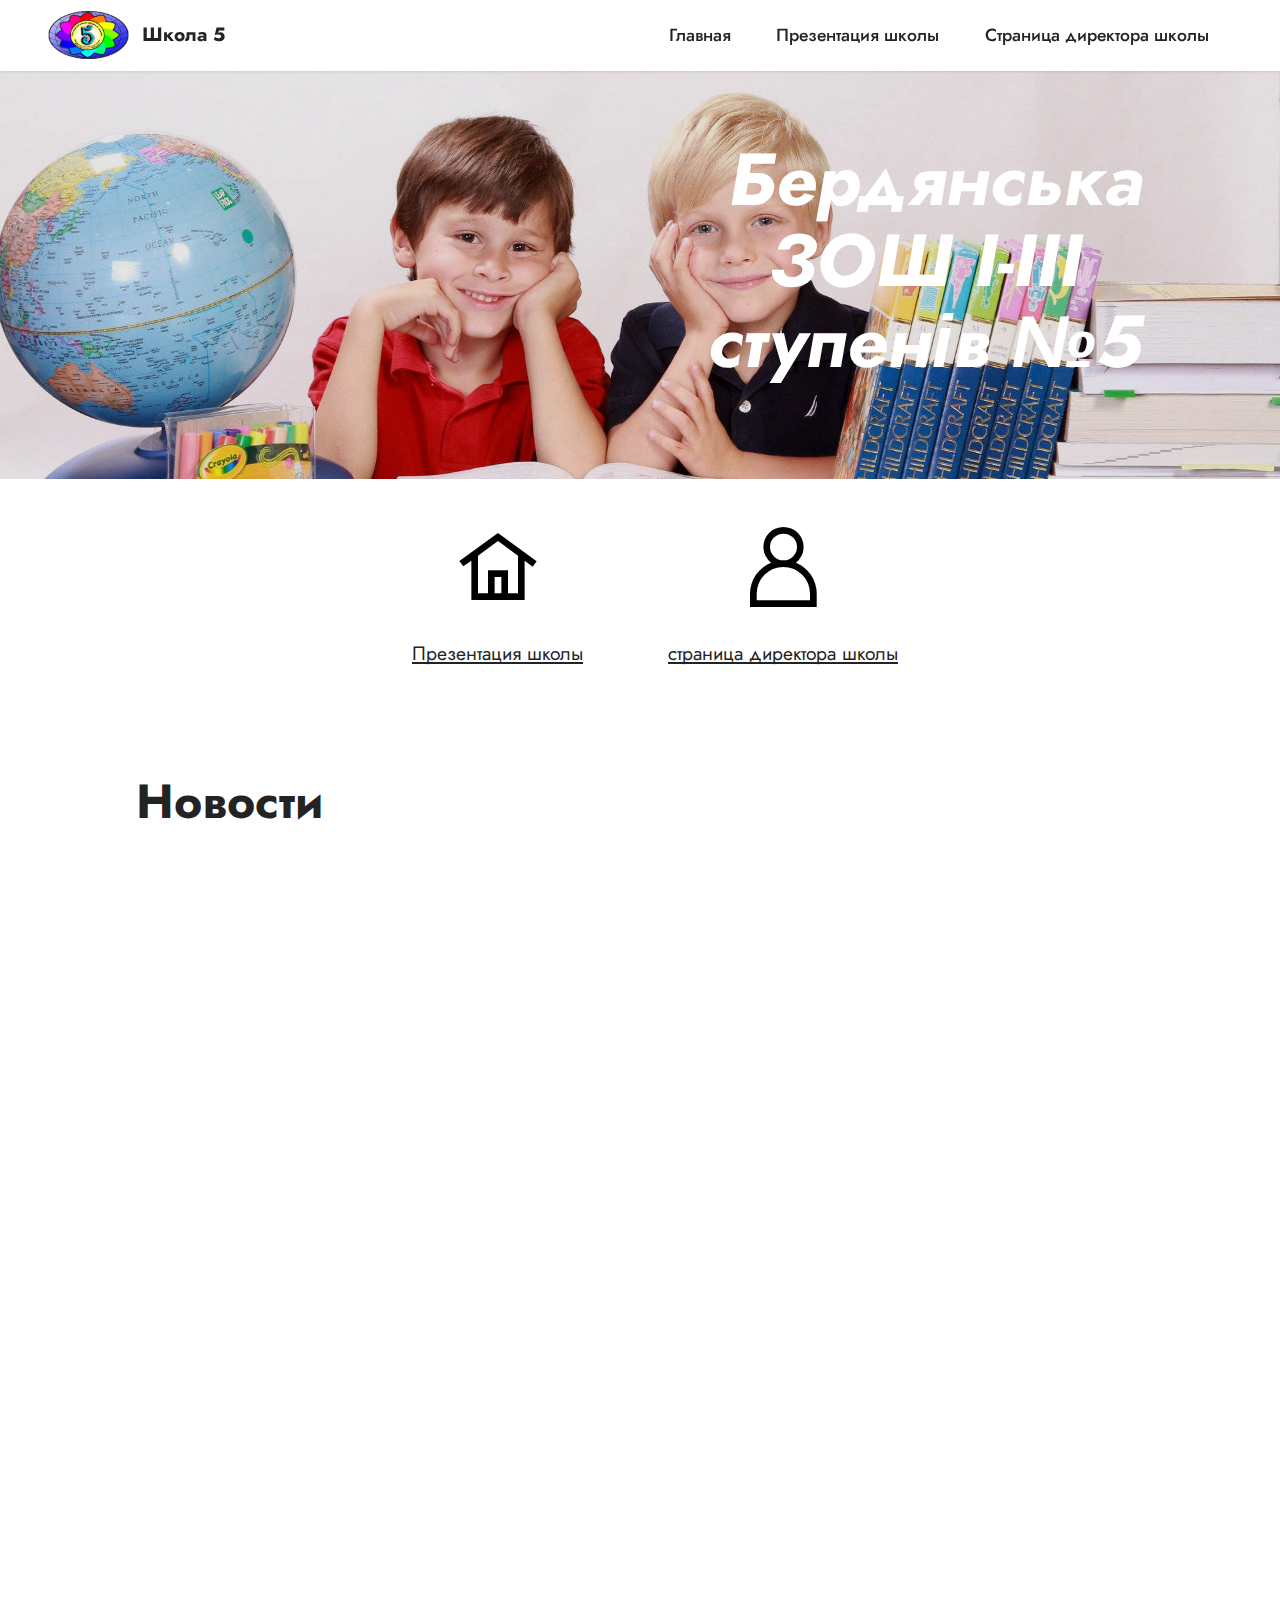
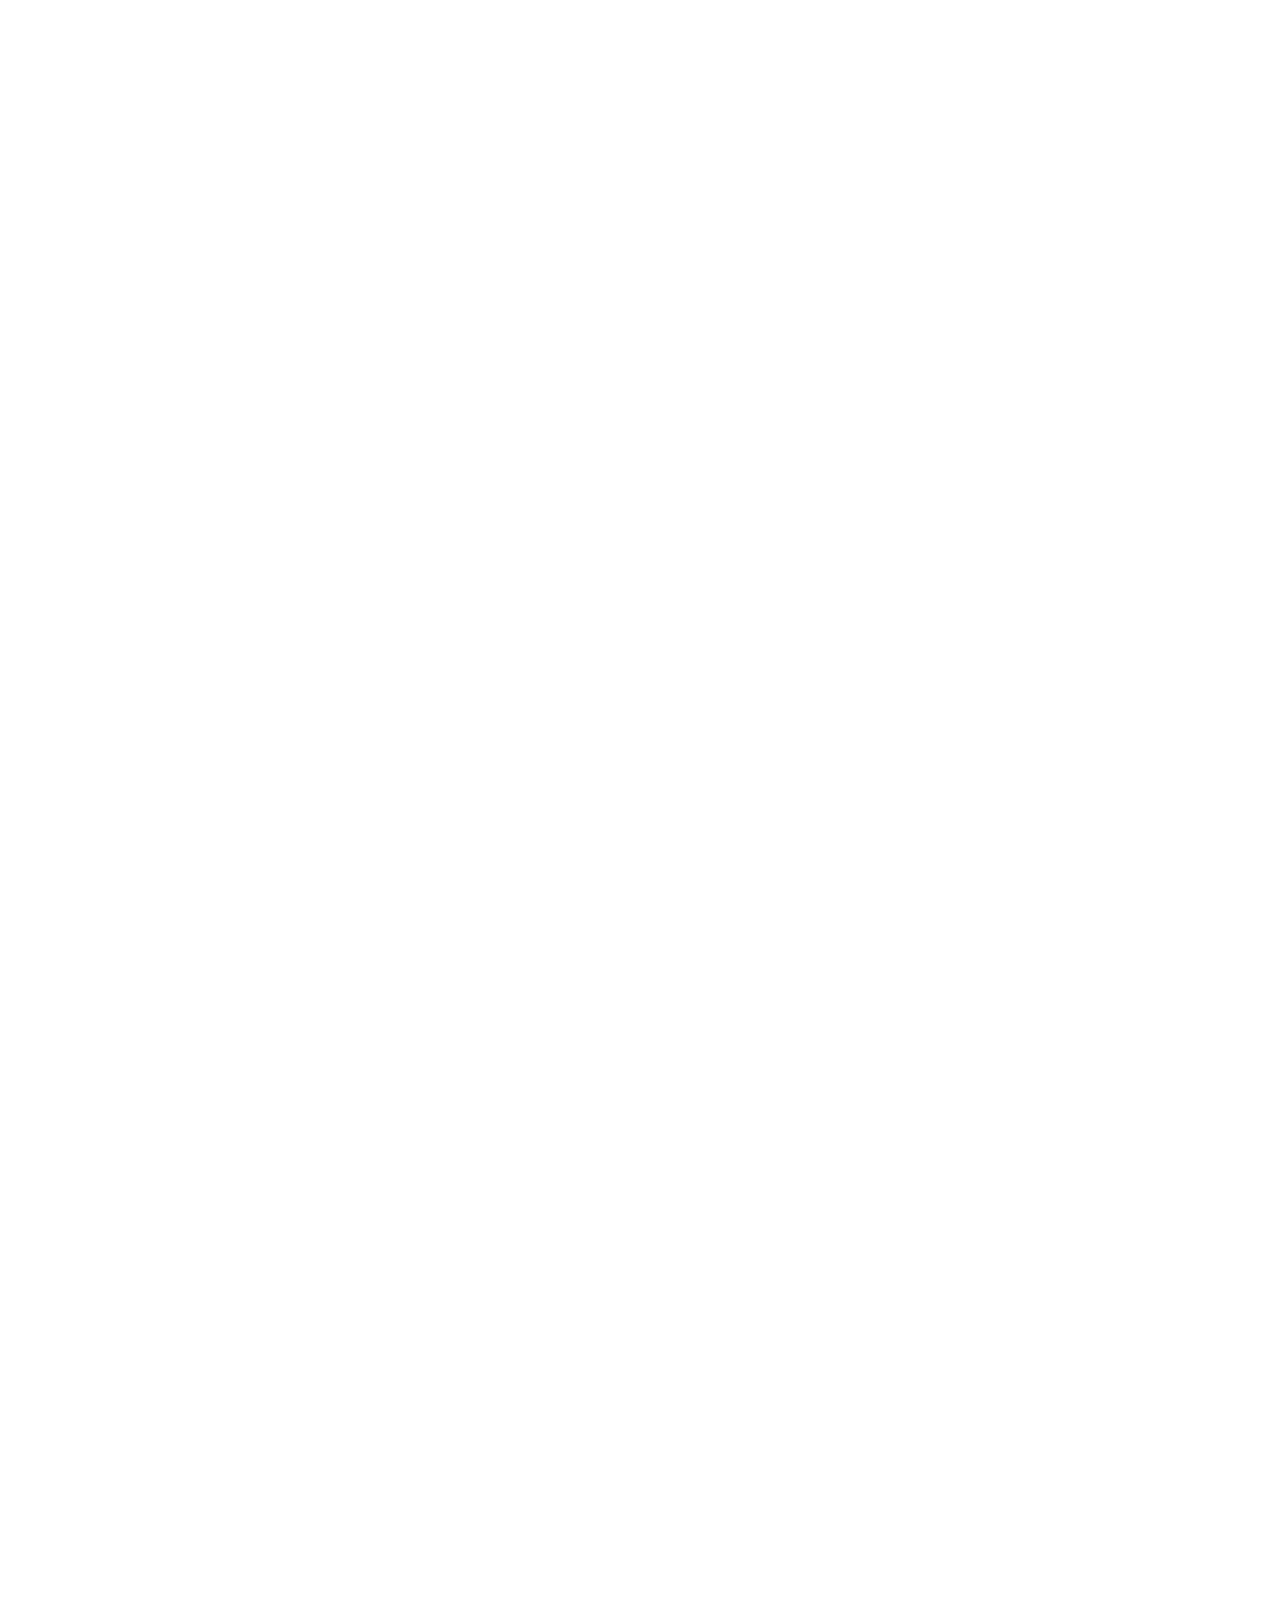
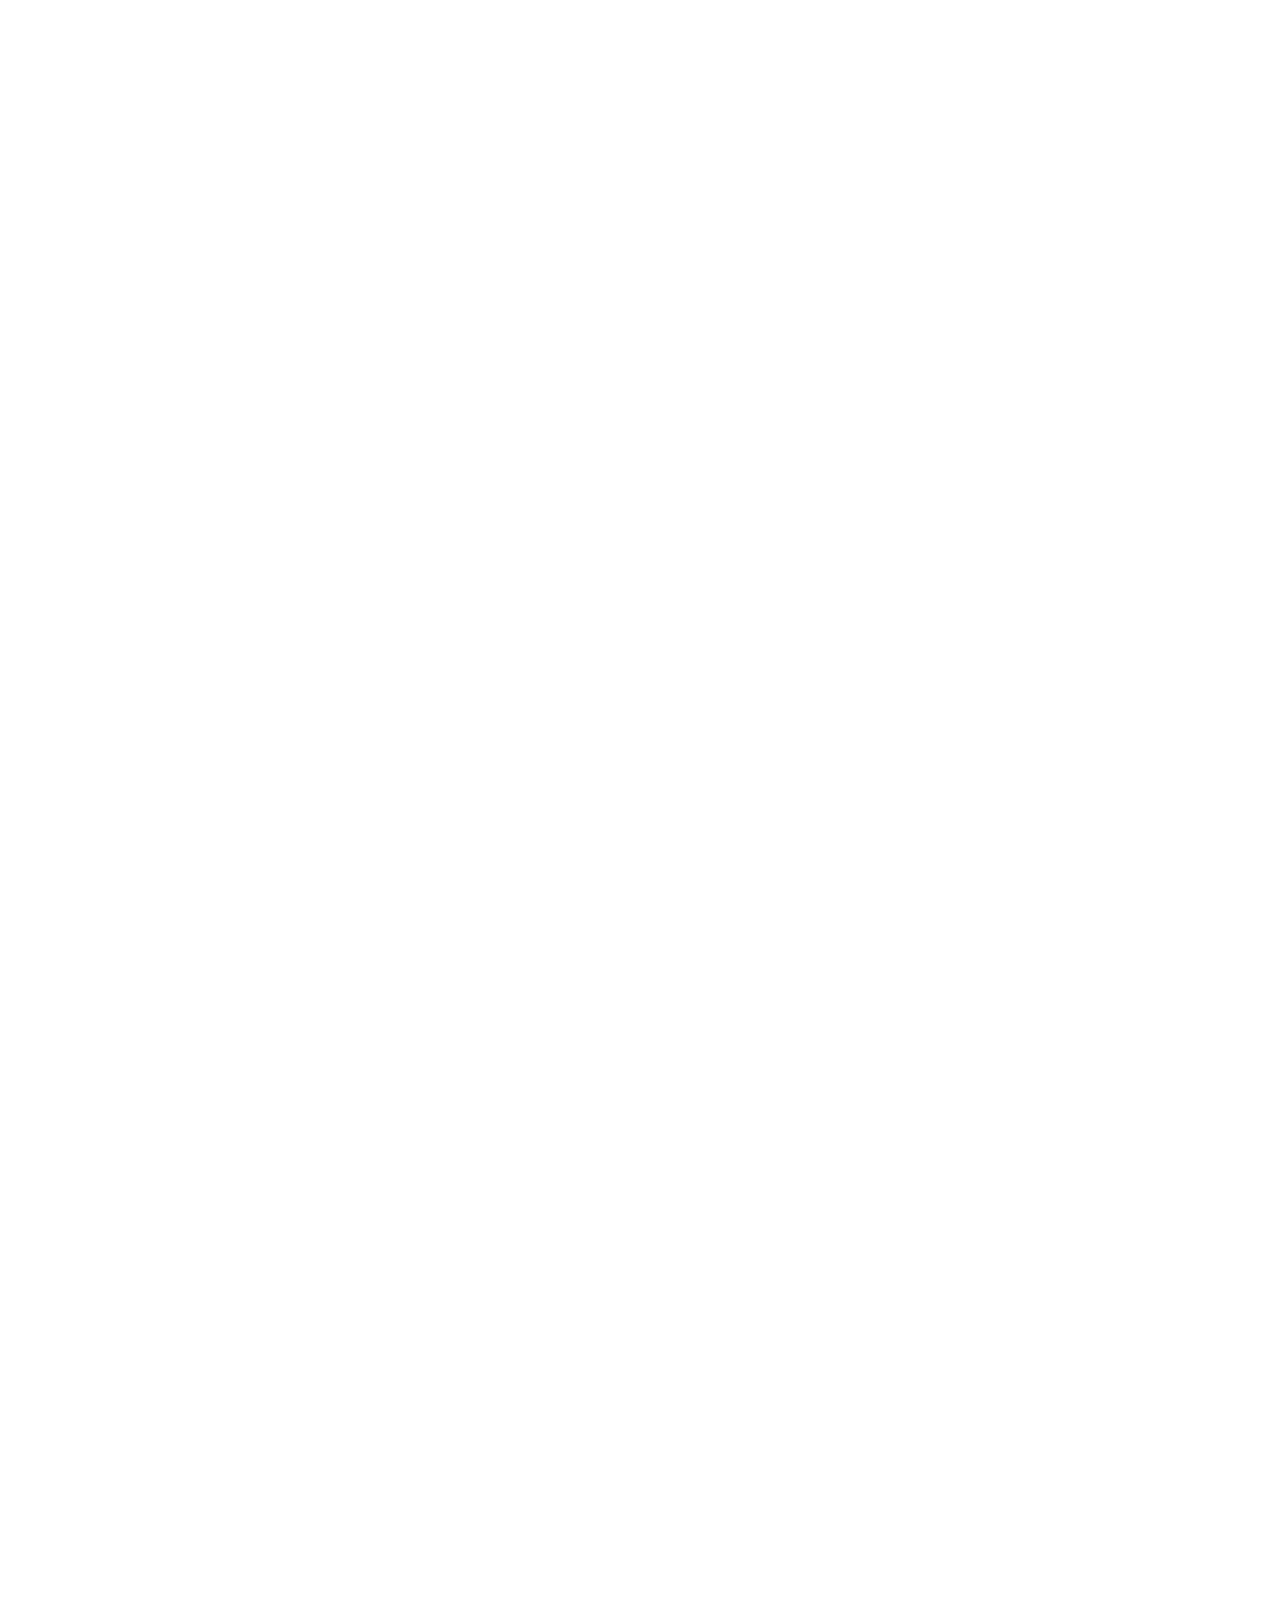
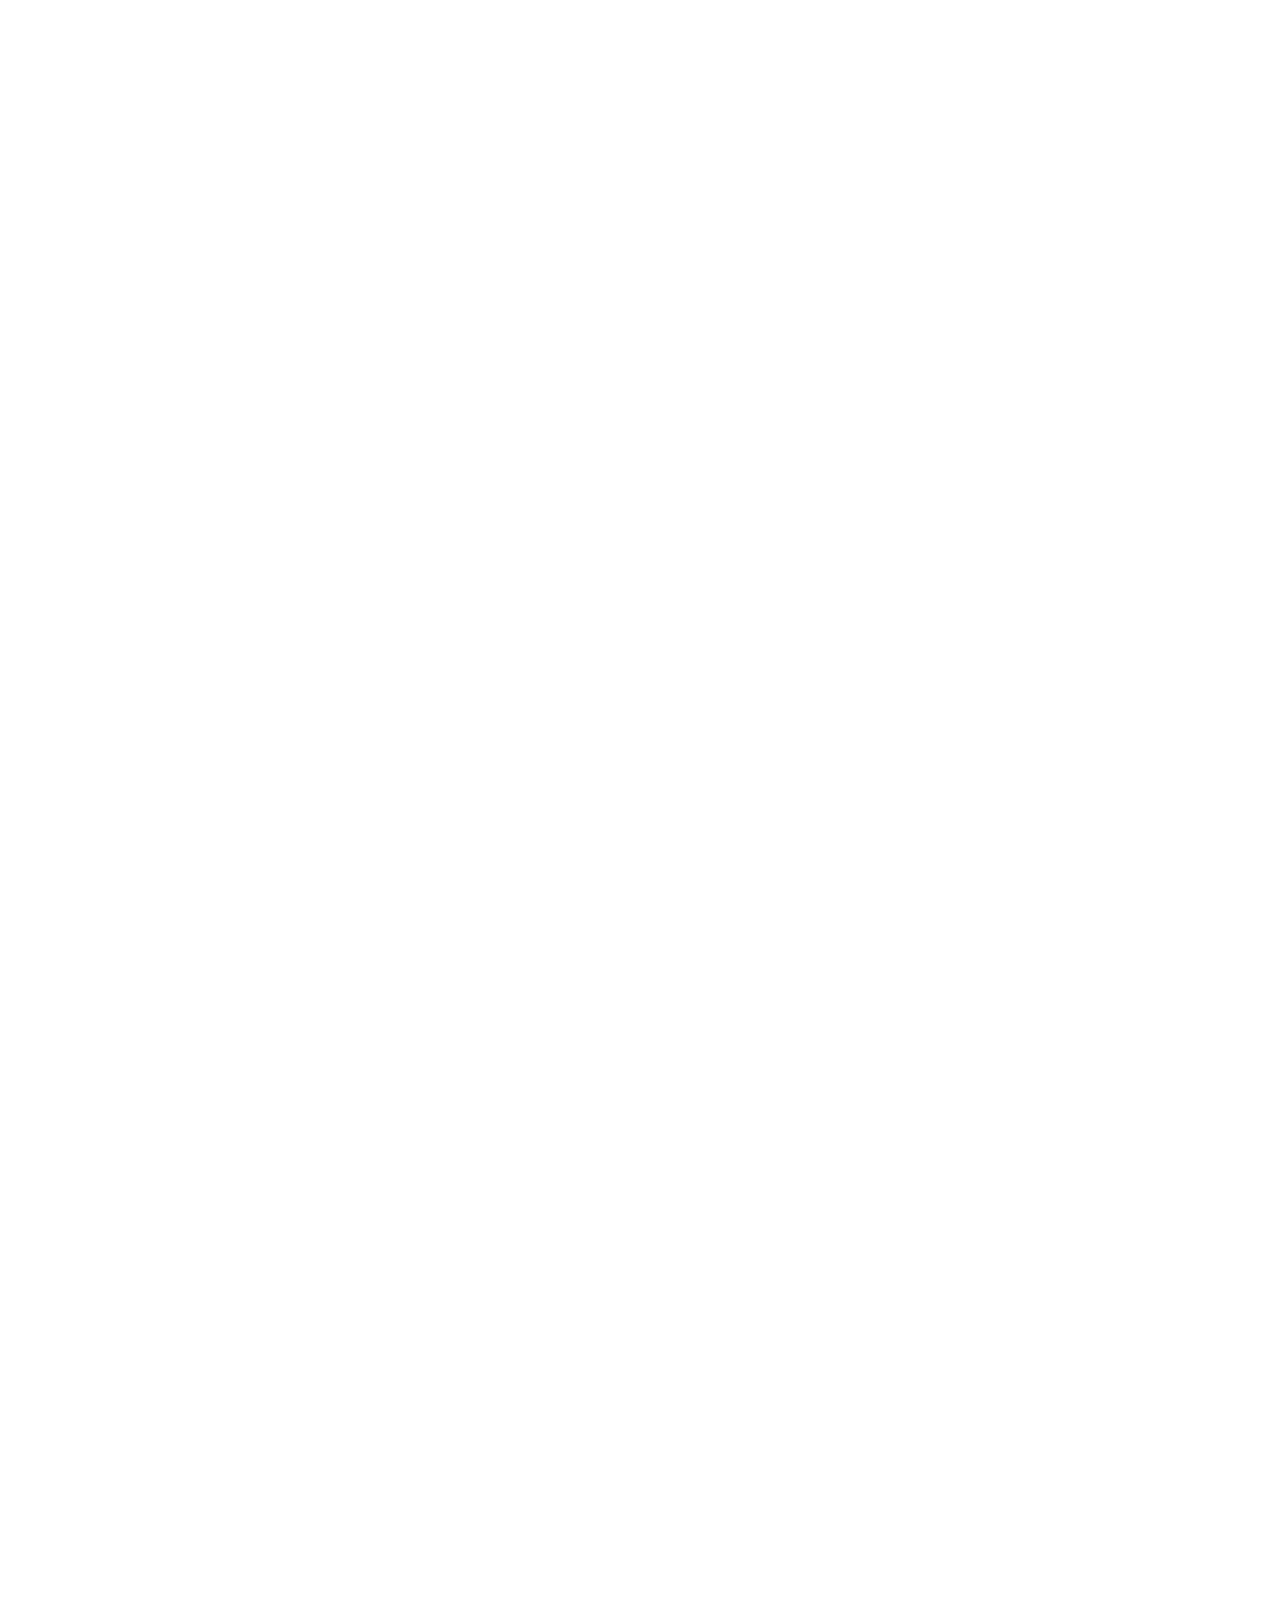
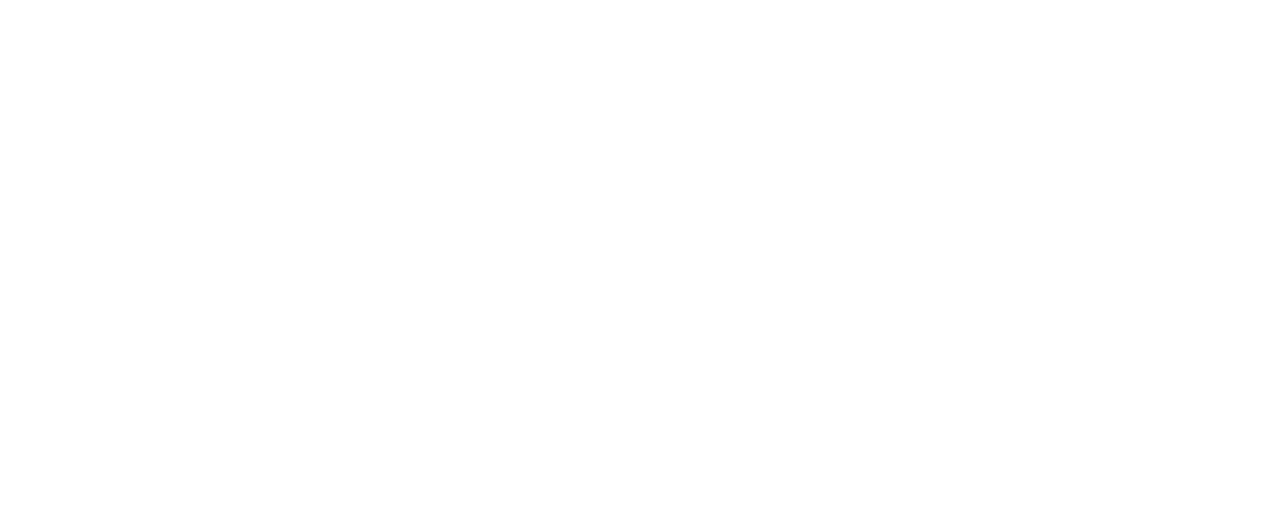
==== commit 5eb65ebd: "Add files via upload" ====
--- a/index.html
+++ b/index.html
@@ -5,6 +5,10 @@
   <meta charset="UTF-8">
   <meta http-equiv="X-UA-Compatible" content="IE=edge">
   <meta name="generator" content="Mobirise v5.3.10, mobirise.com">
+  <meta name="twitter:card" content="summary_large_image"/>
+  <meta name="twitter:image:src" content="assets/images/index-meta.png">
+  <meta property="og:image" content="assets/images/index-meta.png">
+  <meta name="twitter:title" content="school 5">
   <meta name="viewport" content="width=device-width, initial-scale=1, minimum-scale=1">
   <link rel="shortcut icon" href="assets/images/viber-2021-05-04-12-17-27-605-128x76-1.png" type="image/x-icon">
   <meta name="description" content="">
@@ -35,7 +39,11 @@
     <nav class="navbar navbar-dropdown navbar-fixed-top navbar-expand-lg">
         <div class="container-fluid">
             <div class="navbar-brand">
-                
+                <span class="navbar-logo">
+                    <a href="https://mobiri.se">
+                        <img src="assets/images/viber-2021-05-04-12-17-27-605-128x76-1.png" alt="Mobirise" style="height: 3rem;">
+                    </a>
+                </span>
                 <span class="navbar-caption-wrap"><a class="navbar-caption text-black display-7" href="https://mobiri.se">Школа 5</a></span>
             </div>
             <button class="navbar-toggler" type="button" data-toggle="collapse" data-target="#navbarSupportedContent" aria-controls="navbarNavAltMarkup" aria-expanded="false" aria-label="Toggle navigation">
@@ -385,7 +393,7 @@
             </div>
         </div>
     </div>
-</section><section style="background-color: #fff; font-family: -apple-system, BlinkMacSystemFont, 'Segoe UI', 'Roboto', 'Helvetica Neue', Arial, sans-serif; color:#aaa; font-size:12px; padding: 0; align-items: center; display: flex;"><a href="https://mobirise.site/f" style="flex: 1 1; height: 3rem; padding-left: 1rem;"></a><p style="flex: 0 0 auto; margin:0; padding-right:1rem;"><a href="https://mobirise.site/c" style="color:#aaa;">This</a> website was created with Mobirise</p></section><script src="assets/web/assets/jquery/jquery.min.js"></script>  <script src="assets/popper/popper.min.js"></script>  <script src="assets/tether/tether.min.js"></script>  <script src="assets/bootstrap/js/bootstrap.min.js"></script>  <script src="assets/smoothscroll/smooth-scroll.js"></script>  <script src="assets/viewportchecker/jquery.viewportchecker.js"></script>  <script src="assets/dropdown/js/nav-dropdown.js"></script>  <script src="assets/dropdown/js/navbar-dropdown.js"></script>  <script src="assets/touchswipe/jquery.touch-swipe.min.js"></script>  <script src="assets/playervimeo/vimeo_player.js"></script>  <script src="assets/theme/js/script.js"></script>  
+</section><section style="background-color: #fff; font-family: -apple-system, BlinkMacSystemFont, 'Segoe UI', 'Roboto', 'Helvetica Neue', Arial, sans-serif; color:#aaa; font-size:12px; padding: 0; align-items: center; display: flex;"><a href="https://mobirise.site/q" style="flex: 1 1; height: 3rem; padding-left: 1rem;"></a><p style="flex: 0 0 auto; margin:0; padding-right:1rem;"><a href="https://mobirise.site" style="color:#aaa;">mobirise.com</a> creator</p></section><script src="assets/web/assets/jquery/jquery.min.js"></script>  <script src="assets/popper/popper.min.js"></script>  <script src="assets/tether/tether.min.js"></script>  <script src="assets/bootstrap/js/bootstrap.min.js"></script>  <script src="assets/smoothscroll/smooth-scroll.js"></script>  <script src="assets/viewportchecker/jquery.viewportchecker.js"></script>  <script src="assets/dropdown/js/nav-dropdown.js"></script>  <script src="assets/dropdown/js/navbar-dropdown.js"></script>  <script src="assets/touchswipe/jquery.touch-swipe.min.js"></script>  <script src="assets/playervimeo/vimeo_player.js"></script>  <script src="assets/theme/js/script.js"></script>  
   
   
  <div id="scrollToTop" class="scrollToTop mbr-arrow-up"><a style="text-align: center;"><i class="mbr-arrow-up-icon mbr-arrow-up-icon-cm cm-icon cm-icon-smallarrow-up"></i></a></div>
--- a/assets/mobirise/css/mbr-additional.css
+++ b/assets/mobirise/css/mbr-additional.css
@@ -830,6 +830,11 @@
 }
 .cid-sFhNFIQpeL .navbar.collapsed.opened .dropdown-menu {
   top: 0;
+}
+@media (min-width: 992px) {
+  .cid-sFhNFIQpeL .navbar.collapsed.opened:not(.navbar-short) .navbar-collapse {
+    max-height: calc(98.5vh - 3rem);
+  }
 }
 .cid-sFhNFIQpeL .navbar.collapsed .dropdown-menu .dropdown-submenu {
   left: 0 !important;
@@ -1499,6 +1504,11 @@
 .cid-sFhNFIQpeL .navbar.collapsed.opened .dropdown-menu {
   top: 0;
 }
+@media (min-width: 992px) {
+  .cid-sFhNFIQpeL .navbar.collapsed.opened:not(.navbar-short) .navbar-collapse {
+    max-height: calc(98.5vh - 3rem);
+  }
+}
 .cid-sFhNFIQpeL .navbar.collapsed .dropdown-menu .dropdown-submenu {
   left: 0 !important;
 }
@@ -2006,6 +2016,11 @@
 .cid-sFhNFIQpeL .navbar.collapsed.opened .dropdown-menu {
   top: 0;
 }
+@media (min-width: 992px) {
+  .cid-sFhNFIQpeL .navbar.collapsed.opened:not(.navbar-short) .navbar-collapse {
+    max-height: calc(98.5vh - 3rem);
+  }
+}
 .cid-sFhNFIQpeL .navbar.collapsed .dropdown-menu .dropdown-submenu {
   left: 0 !important;
 }
--- a/assets/mobirise/css/mbr-additional.css
+++ b/assets/mobirise/css/mbr-additional.css
@@ -830,6 +830,11 @@
 }
 .cid-sFhNFIQpeL .navbar.collapsed.opened .dropdown-menu {
   top: 0;
+}
+@media (min-width: 992px) {
+  .cid-sFhNFIQpeL .navbar.collapsed.opened:not(.navbar-short) .navbar-collapse {
+    max-height: calc(98.5vh - 3rem);
+  }
 }
 .cid-sFhNFIQpeL .navbar.collapsed .dropdown-menu .dropdown-submenu {
   left: 0 !important;
@@ -1499,6 +1504,11 @@
 .cid-sFhNFIQpeL .navbar.collapsed.opened .dropdown-menu {
   top: 0;
 }
+@media (min-width: 992px) {
+  .cid-sFhNFIQpeL .navbar.collapsed.opened:not(.navbar-short) .navbar-collapse {
+    max-height: calc(98.5vh - 3rem);
+  }
+}
 .cid-sFhNFIQpeL .navbar.collapsed .dropdown-menu .dropdown-submenu {
   left: 0 !important;
 }
@@ -2006,6 +2016,11 @@
 .cid-sFhNFIQpeL .navbar.collapsed.opened .dropdown-menu {
   top: 0;
 }
+@media (min-width: 992px) {
+  .cid-sFhNFIQpeL .navbar.collapsed.opened:not(.navbar-short) .navbar-collapse {
+    max-height: calc(98.5vh - 3rem);
+  }
+}
 .cid-sFhNFIQpeL .navbar.collapsed .dropdown-menu .dropdown-submenu {
   left: 0 !important;
 }
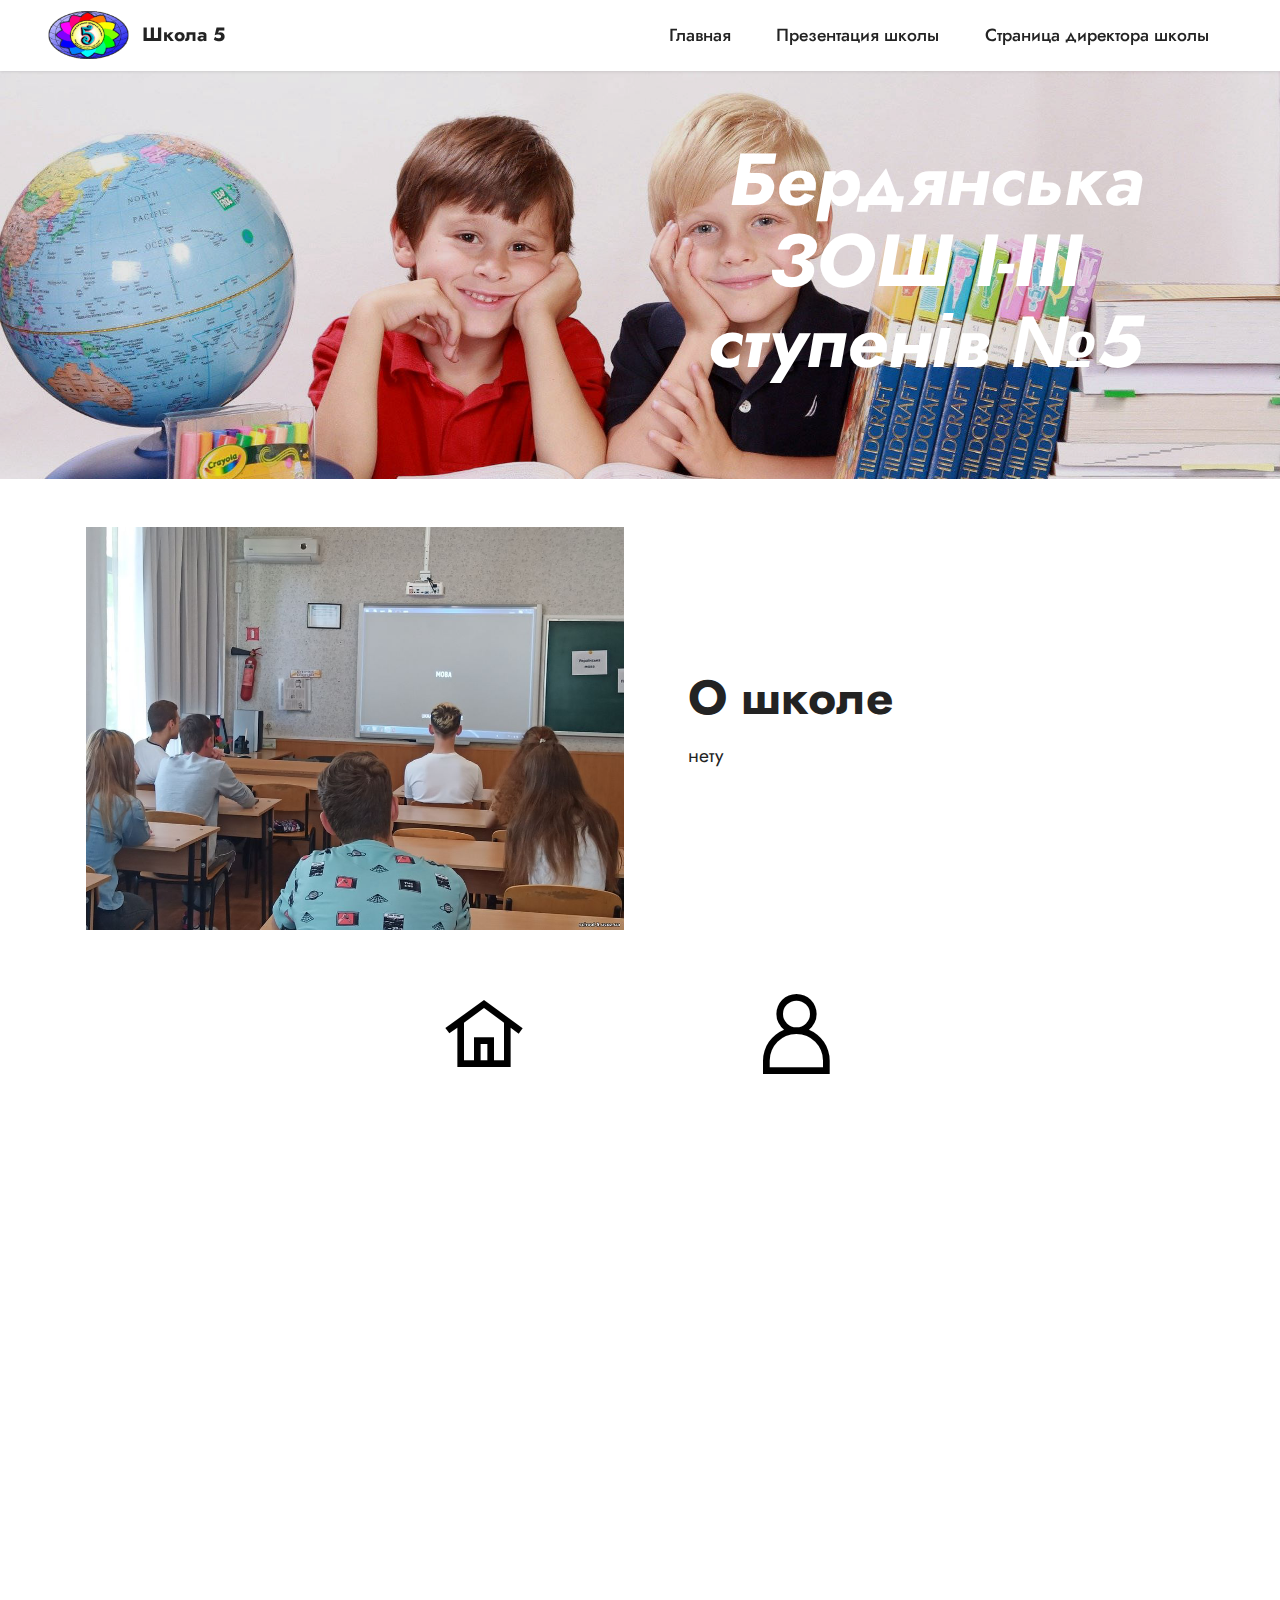
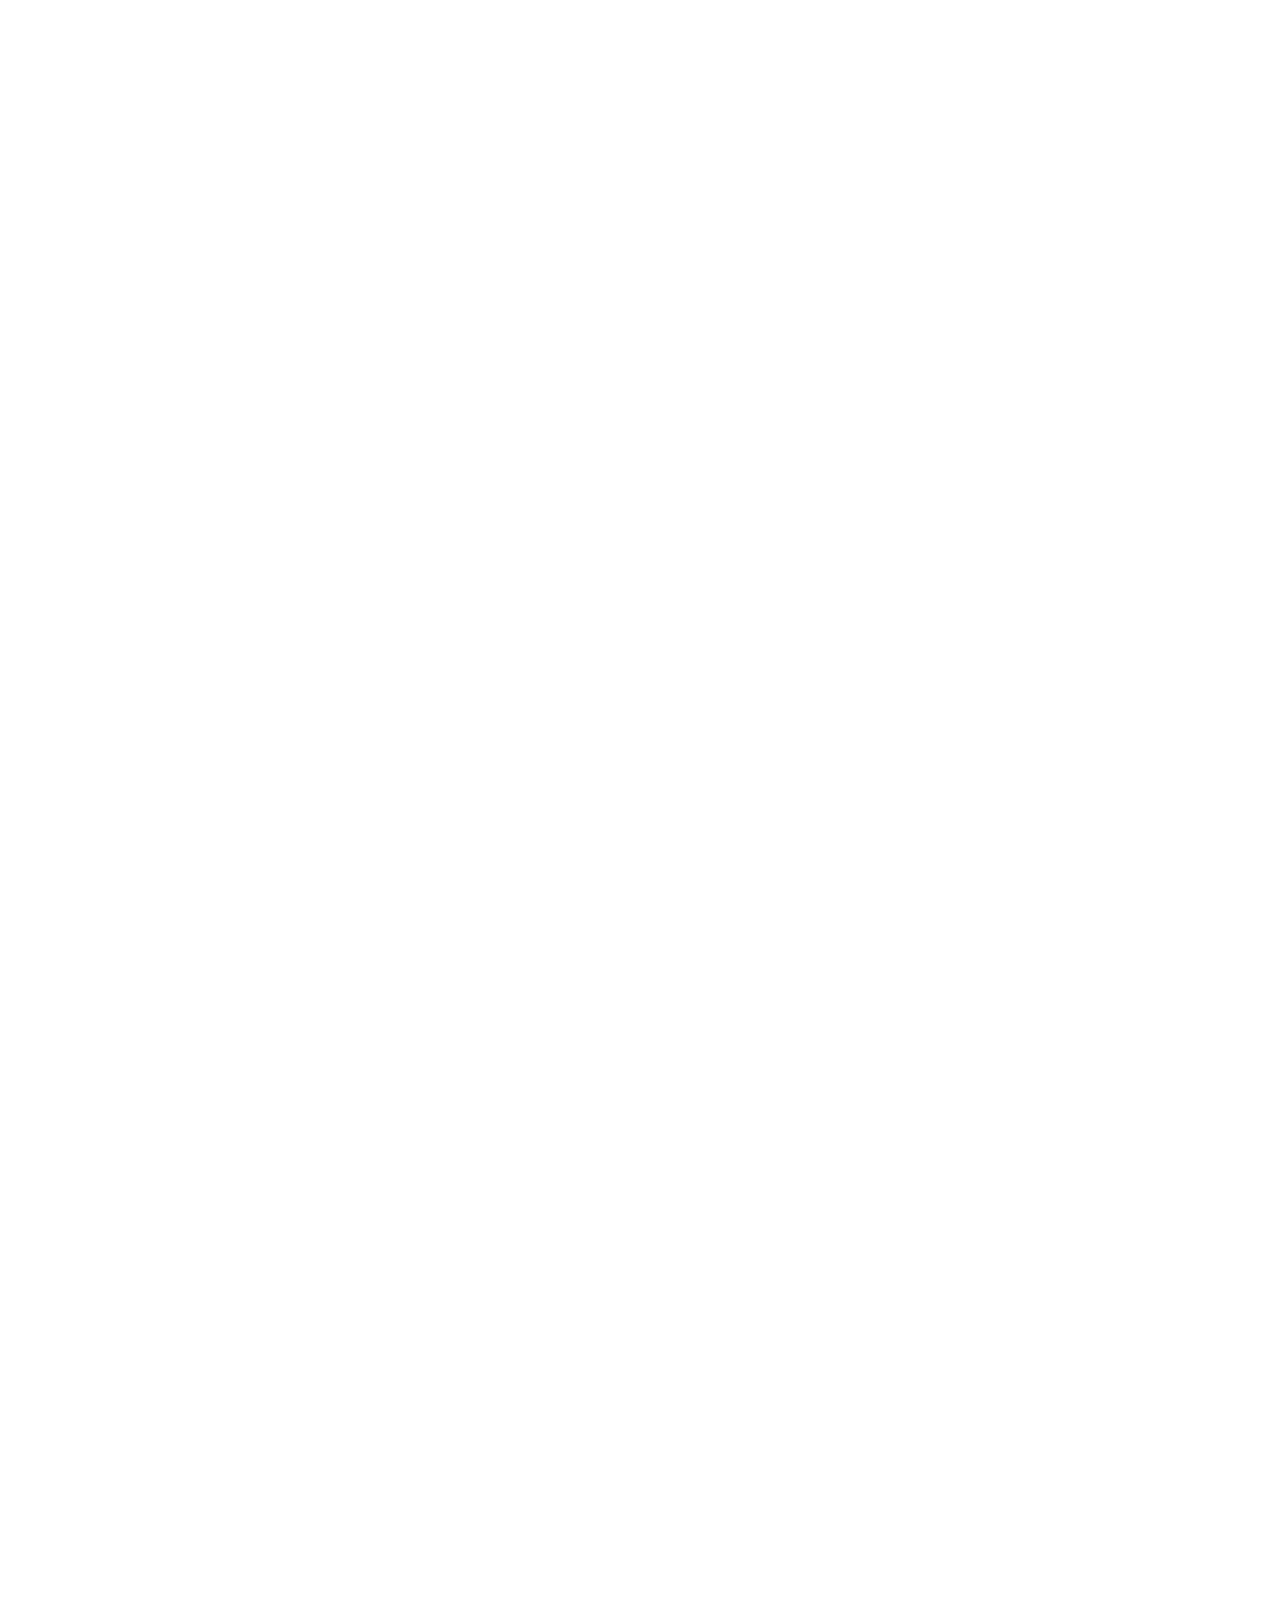
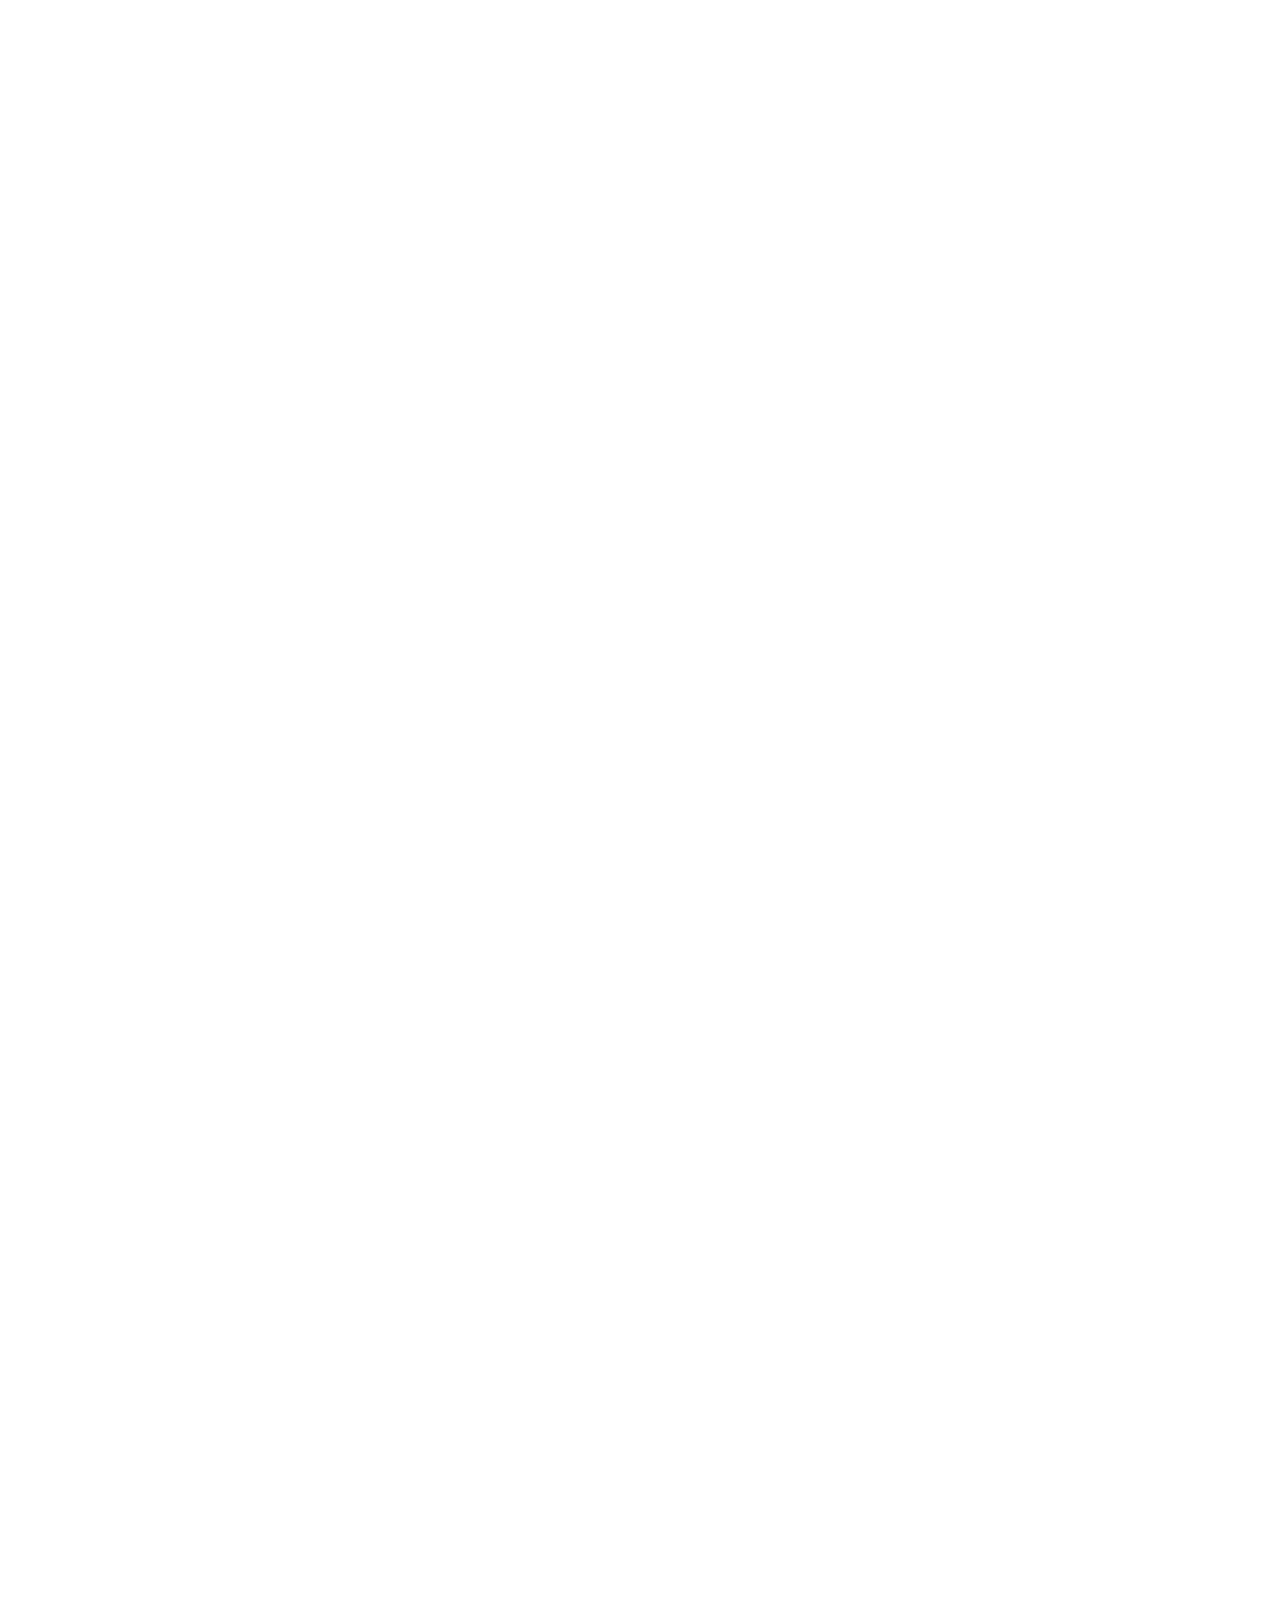
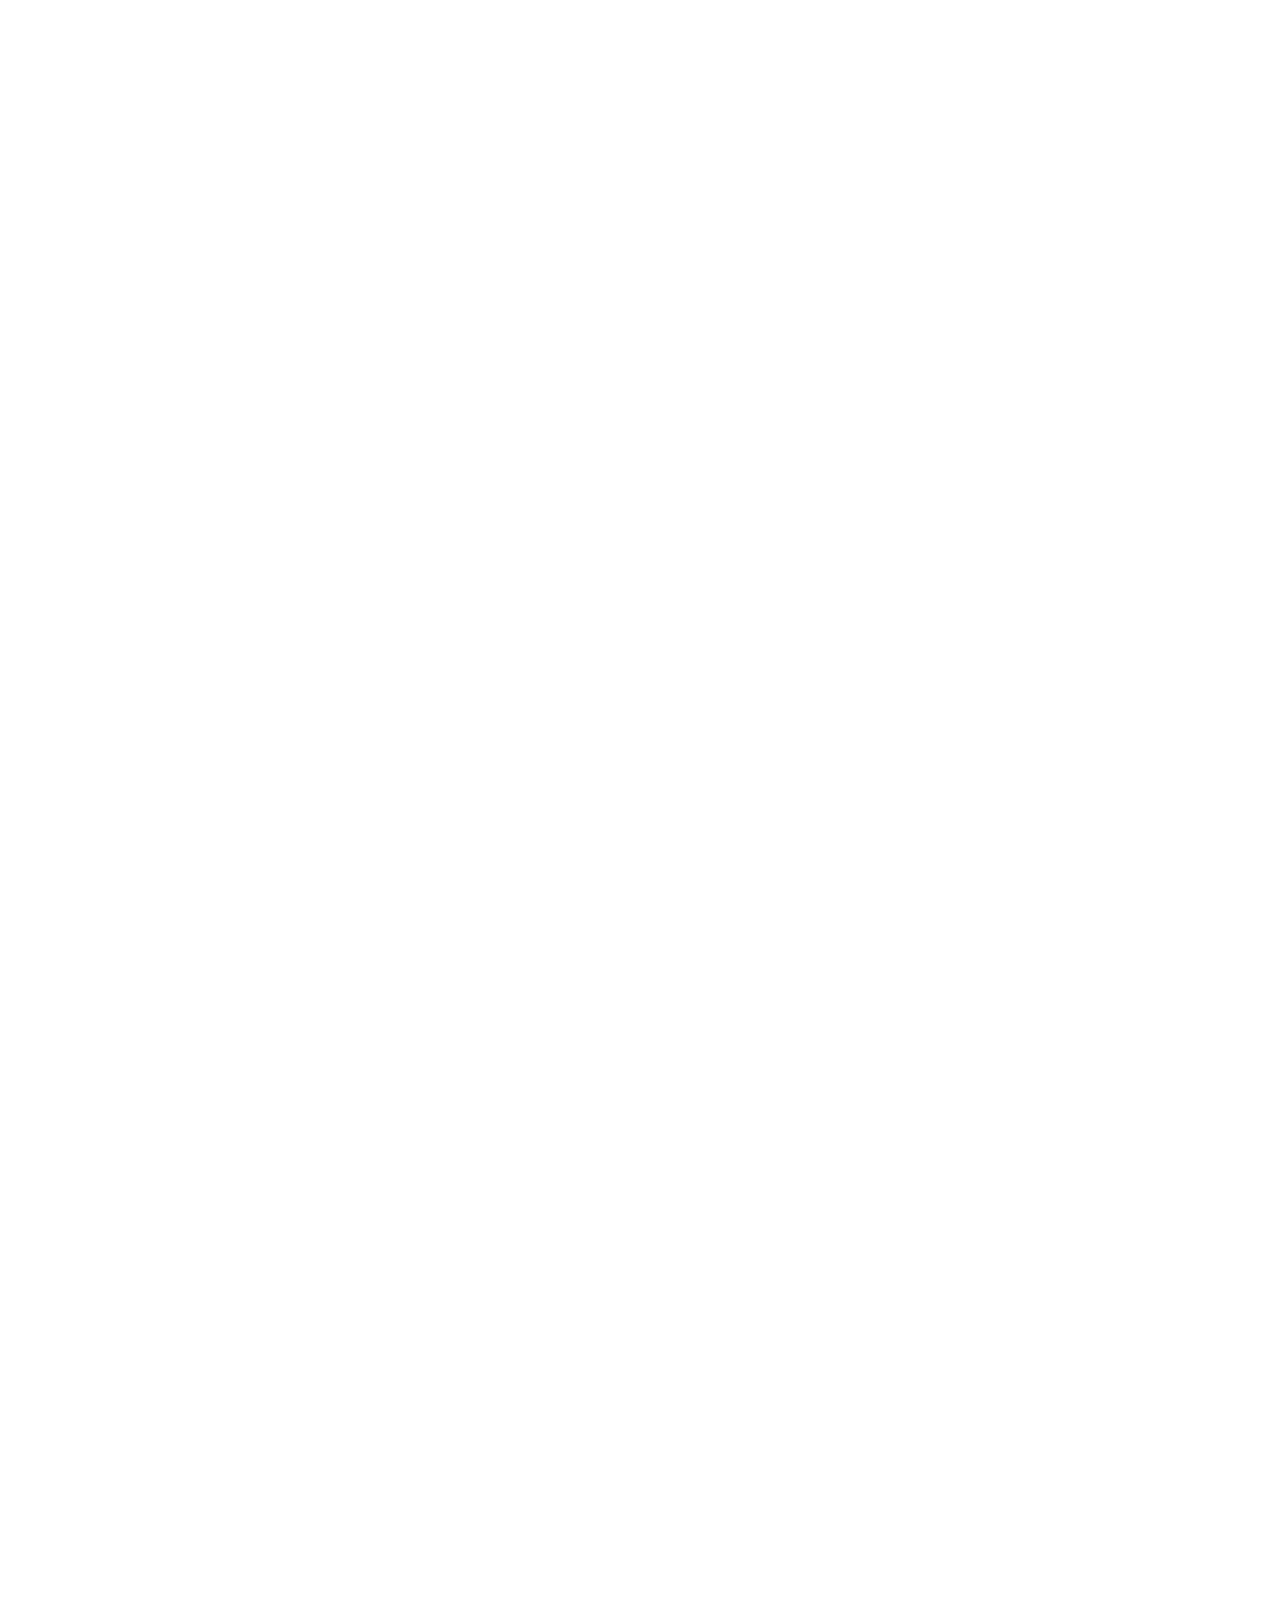
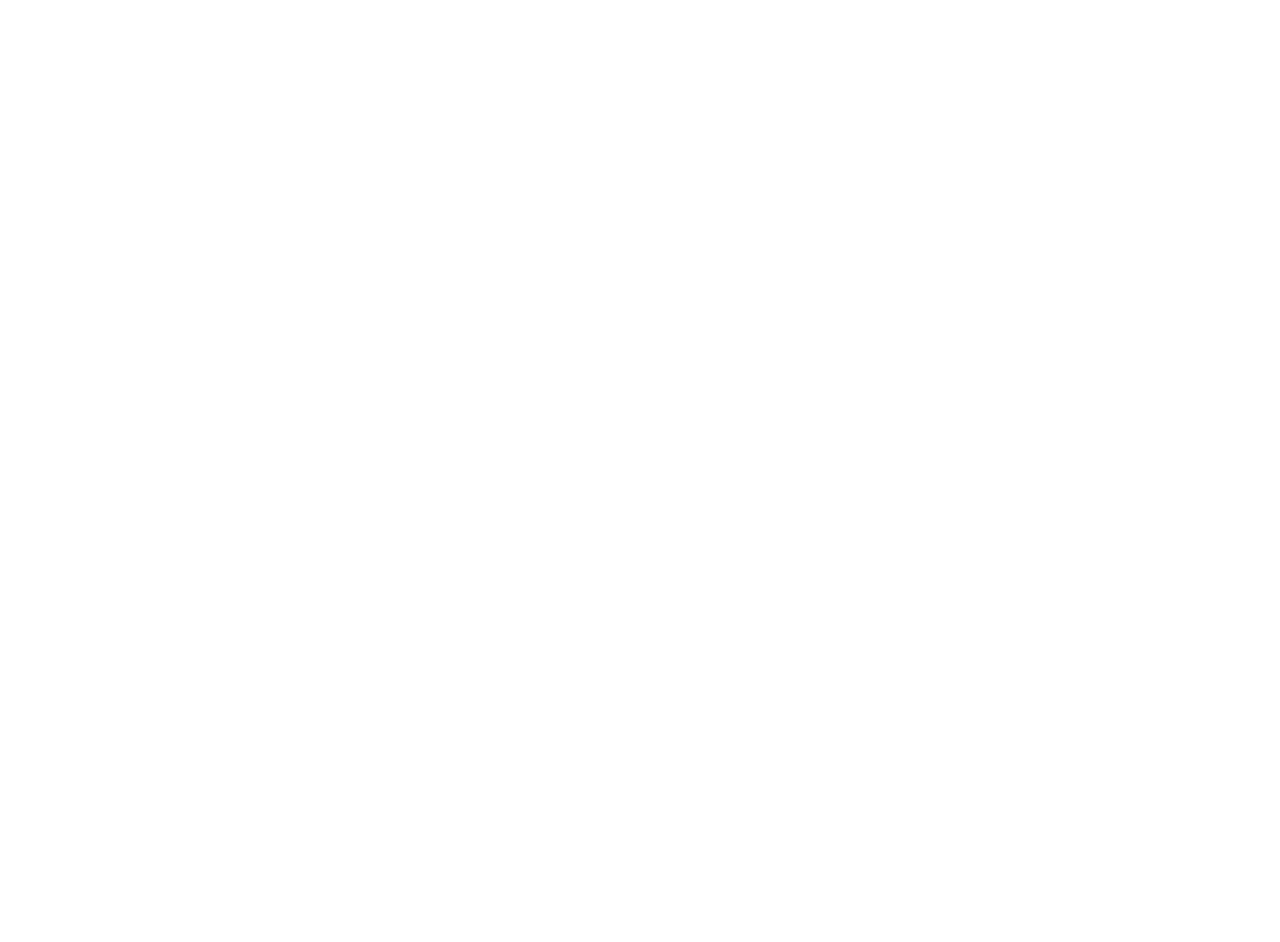
==== commit cc6c8c7d: "Add files via upload" ====
--- a/index.html
+++ b/index.html
@@ -10,7 +10,7 @@
   <meta property="og:image" content="assets/images/index-meta.png">
   <meta name="twitter:title" content="school 5">
   <meta name="viewport" content="width=device-width, initial-scale=1, minimum-scale=1">
-  <link rel="shortcut icon" href="assets/images/viber-2021-05-04-12-17-27-605-128x76-1.png" type="image/x-icon">
+  <link rel="shortcut icon" href="assets/images/viber-2021-05-04-12-17-27-605-1.png" type="image/x-icon">
   <meta name="description" content="">
   
   
@@ -85,11 +85,34 @@
     </div>
 </section>
 
+<section class="image1 cid-sHtb0zVccU" id="image1-q">
+    
+
+    
+
+    <div class="container">
+        <div class="row align-items-center">
+            <div class="col-12 col-lg-6">
+                <div class="image-wrapper">
+                    <img src="assets/images/s70346234.jpg" alt="Mobirise">
+                    
+                </div>
+            </div>
+            <div class="col-12 col-lg">
+                <div class="text-wrapper">
+                    <h3 class="mbr-section-title mbr-fonts-style mb-3 display-2"><strong>О школе</strong></h3>
+                    <p class="mbr-text mbr-fonts-style display-7">нету</p>
+                </div>
+            </div>
+        </div>
+    </div>
+</section>
+
 <section class="features1 cid-sFoBhQ59od" id="features1-m">
     
 
     
-    <div class="container">
+    <div class="container-fluid">
         <div class="row">
             
         </div>
@@ -393,10 +416,9 @@
             </div>
         </div>
     </div>
-</section><section style="background-color: #fff; font-family: -apple-system, BlinkMacSystemFont, 'Segoe UI', 'Roboto', 'Helvetica Neue', Arial, sans-serif; color:#aaa; font-size:12px; padding: 0; align-items: center; display: flex;"><a href="https://mobirise.site/q" style="flex: 1 1; height: 3rem; padding-left: 1rem;"></a><p style="flex: 0 0 auto; margin:0; padding-right:1rem;"><a href="https://mobirise.site" style="color:#aaa;">mobirise.com</a> creator</p></section><script src="assets/web/assets/jquery/jquery.min.js"></script>  <script src="assets/popper/popper.min.js"></script>  <script src="assets/tether/tether.min.js"></script>  <script src="assets/bootstrap/js/bootstrap.min.js"></script>  <script src="assets/smoothscroll/smooth-scroll.js"></script>  <script src="assets/viewportchecker/jquery.viewportchecker.js"></script>  <script src="assets/dropdown/js/nav-dropdown.js"></script>  <script src="assets/dropdown/js/navbar-dropdown.js"></script>  <script src="assets/touchswipe/jquery.touch-swipe.min.js"></script>  <script src="assets/playervimeo/vimeo_player.js"></script>  <script src="assets/theme/js/script.js"></script>  
-  
-  
- <div id="scrollToTop" class="scrollToTop mbr-arrow-up"><a style="text-align: center;"><i class="mbr-arrow-up-icon mbr-arrow-up-icon-cm cm-icon cm-icon-smallarrow-up"></i></a></div>
-    <input name="animation" type="hidden">
+</section><section style="background-color: #fff; font-family: -apple-system, BlinkMacSystemFont, 'Segoe UI', 'Roboto', 'Helvetica Neue', Arial, sans-serif; color:#aaa; font-size:12px; padding: 0; align-items: center; display: flex;"><a href="https://mobirise.site/c" style="flex: 1 1; height: 3rem; padding-left: 1rem;"></a><p style="flex: 0 0 auto; margin:0; padding-right:1rem;">Mobirise web page maker - <a href="https://mobirise.site/p" style="color:#aaa;">Learn more</a></p></section><script src="assets/web/assets/jquery/jquery.min.js"></script>  <script src="assets/popper/popper.min.js"></script>  <script src="assets/tether/tether.min.js"></script>  <script src="assets/bootstrap/js/bootstrap.min.js"></script>  <script src="assets/smoothscroll/smooth-scroll.js"></script>  <script src="assets/viewportchecker/jquery.viewportchecker.js"></script>  <script src="assets/dropdown/js/nav-dropdown.js"></script>  <script src="assets/dropdown/js/navbar-dropdown.js"></script>  <script src="assets/touchswipe/jquery.touch-swipe.min.js"></script>  <script src="assets/playervimeo/vimeo_player.js"></script>  <script src="assets/theme/js/script.js"></script>  
+  
+  
+  <input name="animation" type="hidden">
   </body>
 </html>--- a/assets/mobirise/css/mbr-additional.css
+++ b/assets/mobirise/css/mbr-additional.css
@@ -589,8 +589,8 @@
   color: #ffffff;
 }
 /* Scroll to top button*/
-#scrollToTop a {
-  border-radius: 100px;
+.scrollToTop_wraper {
+  display: none;
 }
 .form-control {
   font-family: 'Jost', sans-serif;
@@ -1063,9 +1063,27 @@
   color: #ffffff;
   text-align: center;
 }
+.cid-sHtb0zVccU {
+  padding-top: 3rem;
+  padding-bottom: 1rem;
+  background-color: #ffffff;
+}
+@media (max-width: 991px) {
+  .cid-sHtb0zVccU .image-wrapper {
+    margin-bottom: 1rem;
+  }
+}
+.cid-sHtb0zVccU img {
+  width: 100%;
+}
+@media (min-width: 992px) {
+  .cid-sHtb0zVccU .text-wrapper {
+    padding: 2rem;
+  }
+}
 .cid-sFoBhQ59od {
   padding-top: 0rem;
-  padding-bottom: 6rem;
+  padding-bottom: 4rem;
   background-color: #ffffff;
 }
 @media (min-width: 1500px) {
--- a/assets/mobirise/css/mbr-additional.css
+++ b/assets/mobirise/css/mbr-additional.css
@@ -589,8 +589,8 @@
   color: #ffffff;
 }
 /* Scroll to top button*/
-#scrollToTop a {
-  border-radius: 100px;
+.scrollToTop_wraper {
+  display: none;
 }
 .form-control {
   font-family: 'Jost', sans-serif;
@@ -1063,9 +1063,27 @@
   color: #ffffff;
   text-align: center;
 }
+.cid-sHtb0zVccU {
+  padding-top: 3rem;
+  padding-bottom: 1rem;
+  background-color: #ffffff;
+}
+@media (max-width: 991px) {
+  .cid-sHtb0zVccU .image-wrapper {
+    margin-bottom: 1rem;
+  }
+}
+.cid-sHtb0zVccU img {
+  width: 100%;
+}
+@media (min-width: 992px) {
+  .cid-sHtb0zVccU .text-wrapper {
+    padding: 2rem;
+  }
+}
 .cid-sFoBhQ59od {
   padding-top: 0rem;
-  padding-bottom: 6rem;
+  padding-bottom: 4rem;
   background-color: #ffffff;
 }
 @media (min-width: 1500px) {
